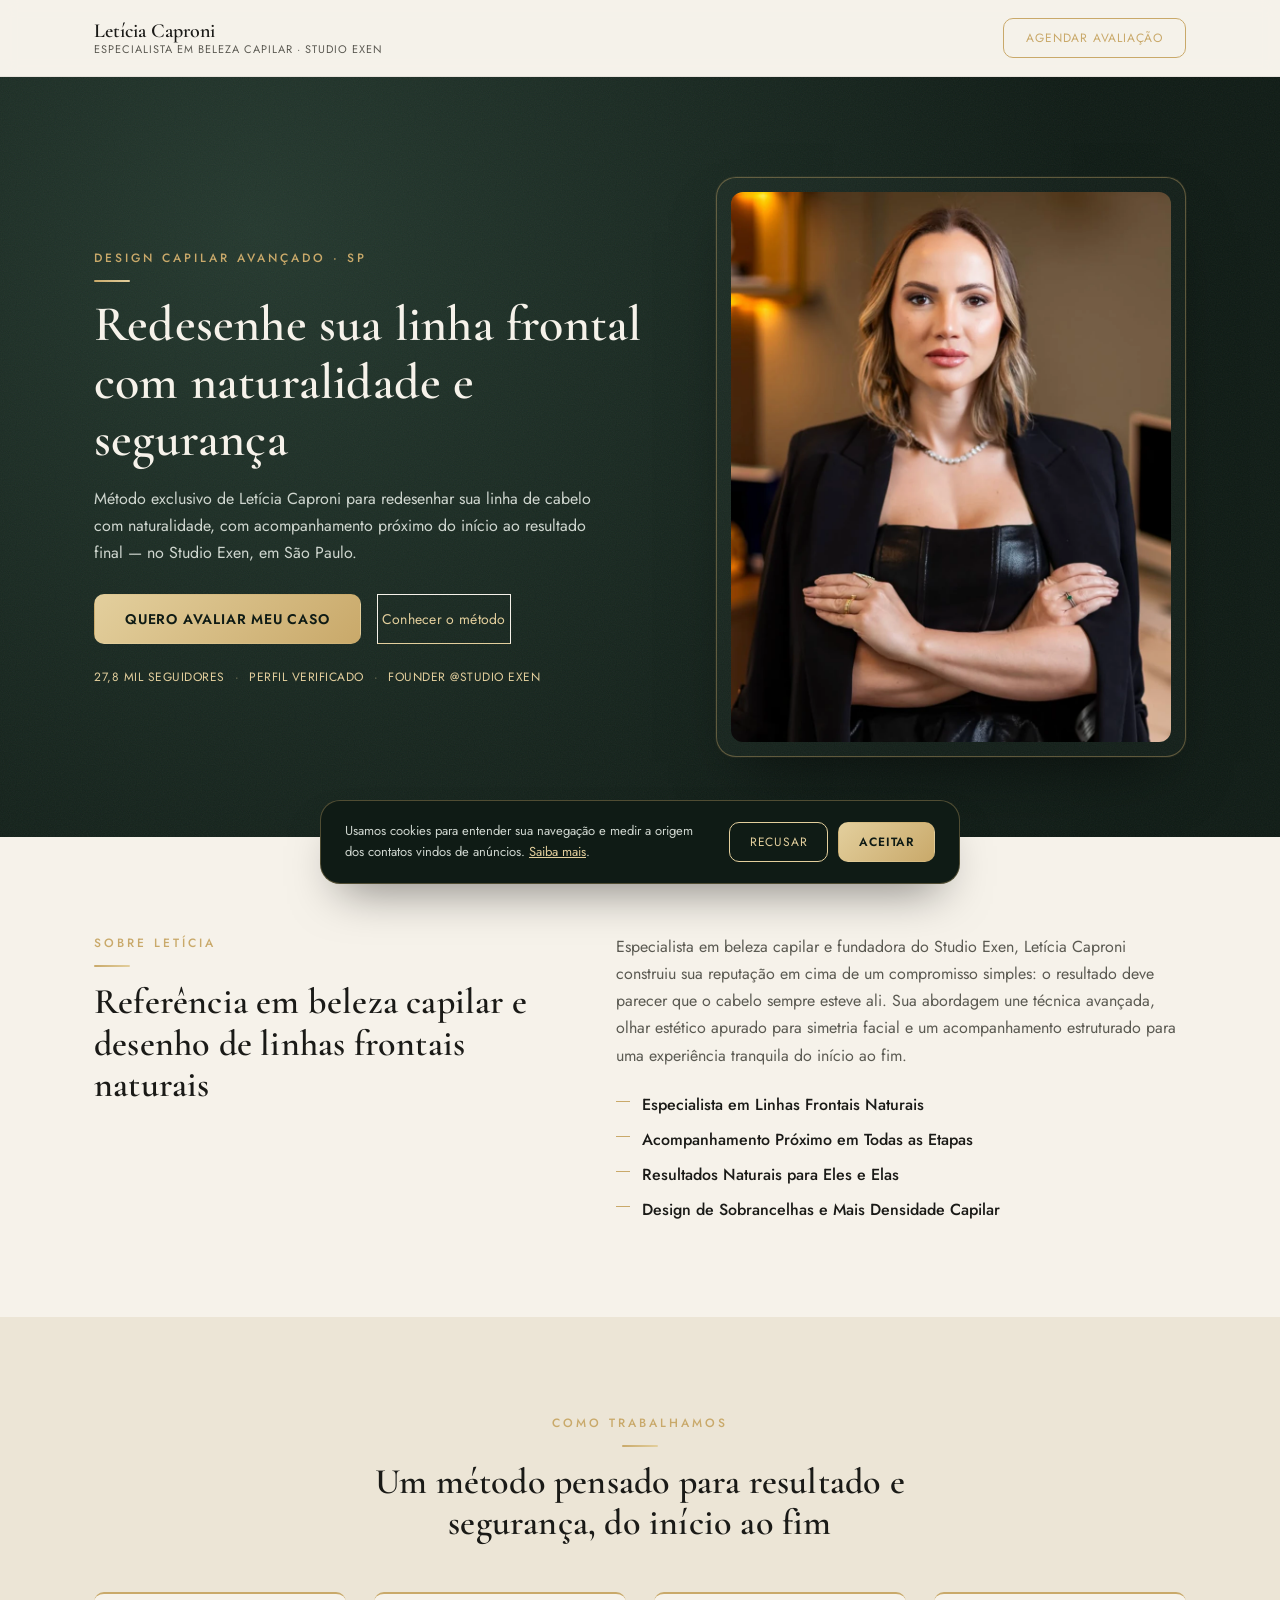
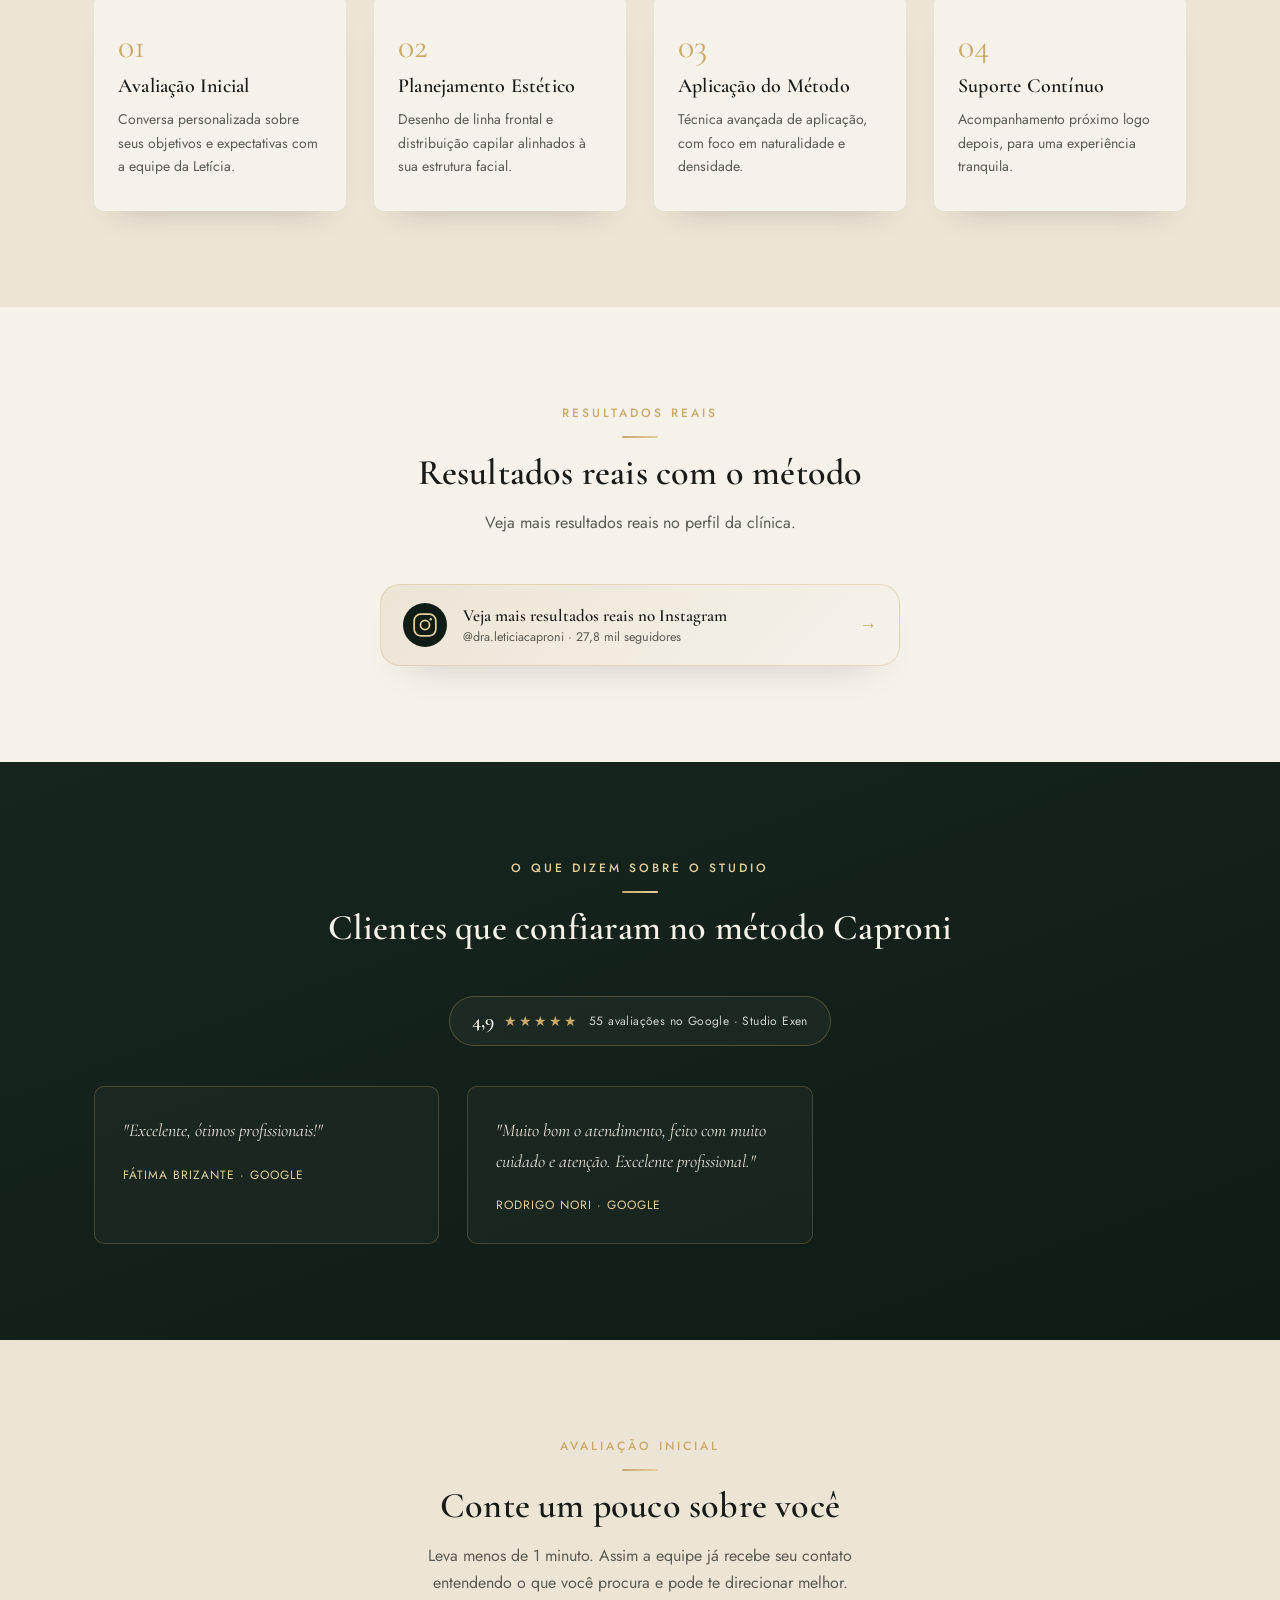
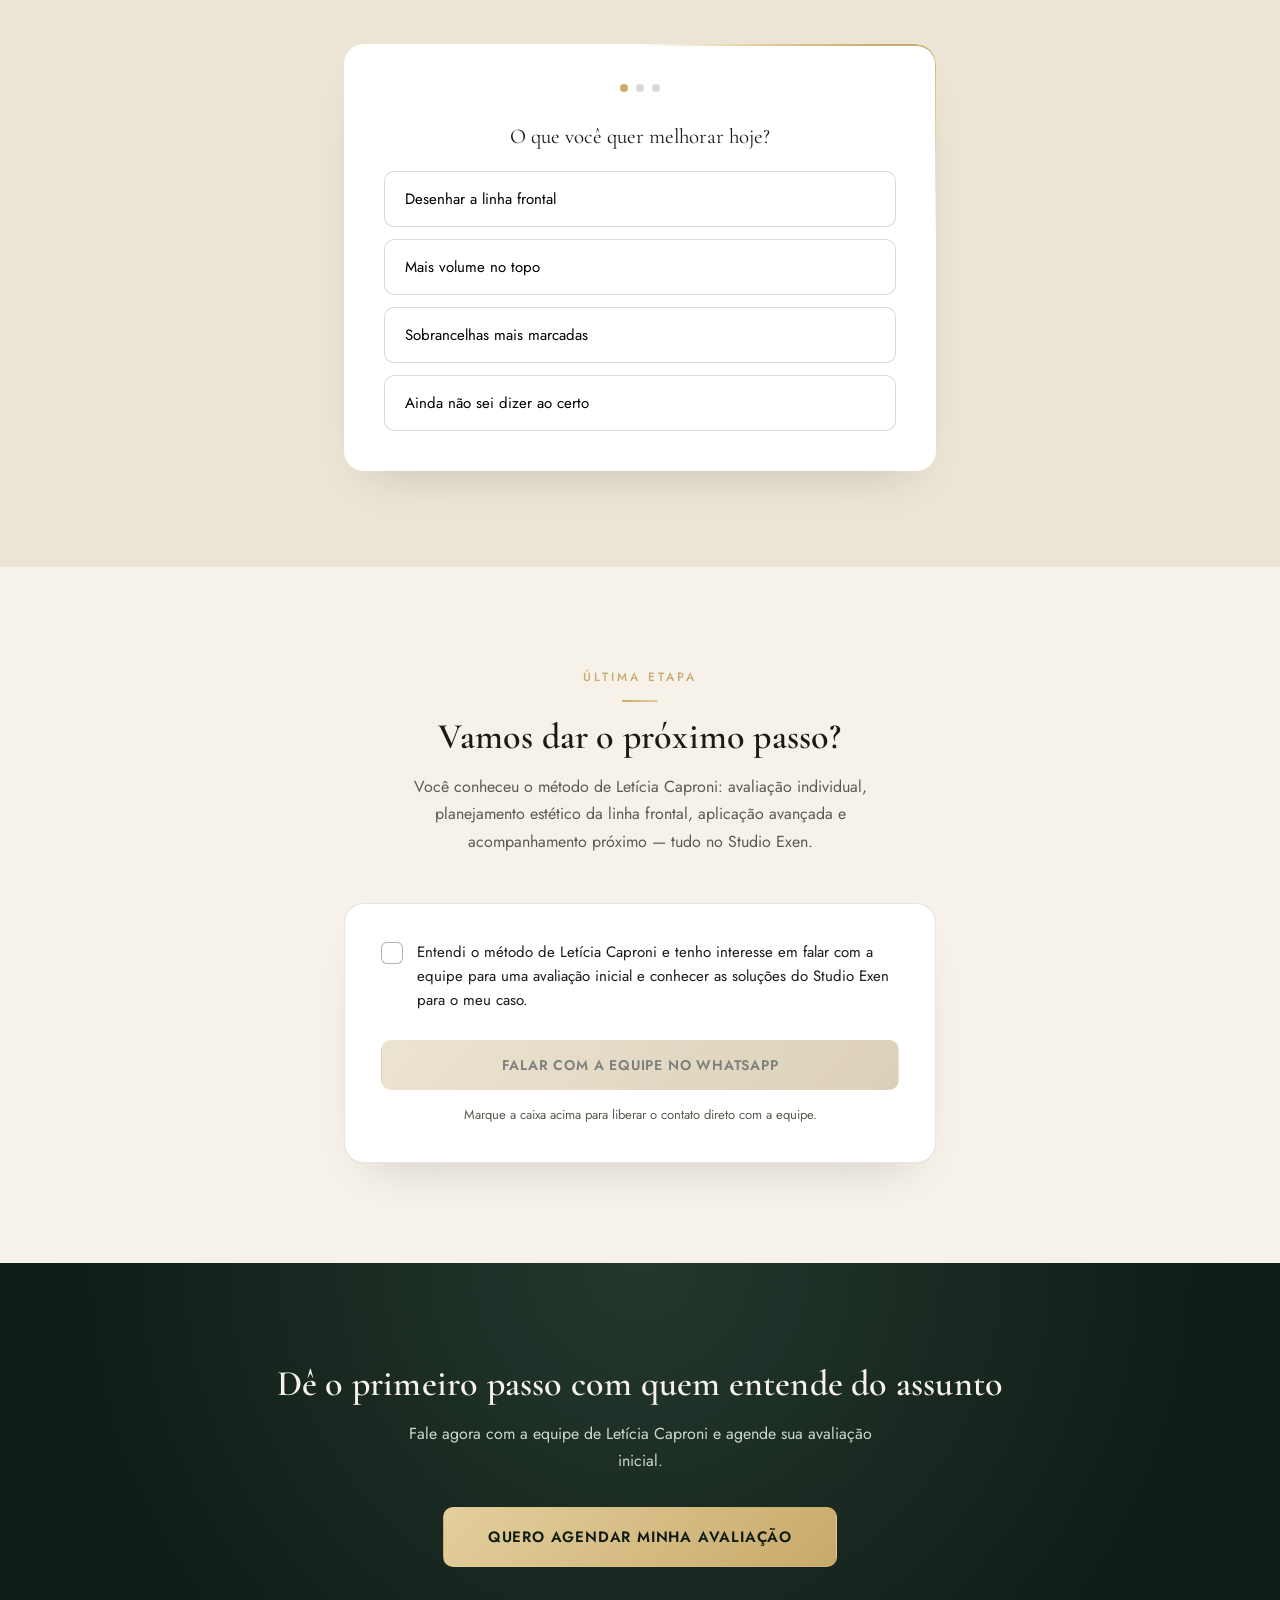
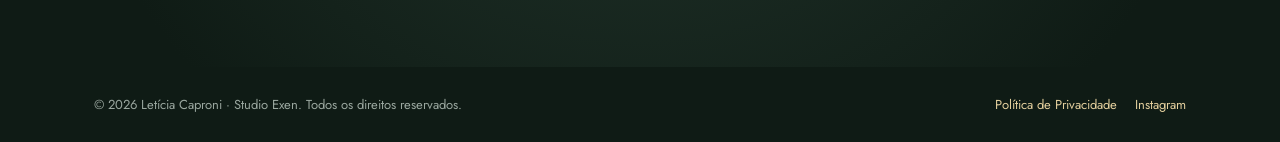
==== index.html @ 0d201c7f "Remove título "Dra." e nome "Clínica Exen" de todo texto visível Resposta ao aviso da Meta de bloque" ====
<!DOCTYPE html>
<html lang="pt-BR">
<head>
<meta charset="UTF-8">
<meta name="viewport" content="width=device-width, initial-scale=1.0">
<title>Letícia Caproni | Especialista em Beleza Capilar — Avalie seu Visual</title>
<meta name="description" content="Conheça o método de Letícia Caproni e do Studio Exen para redesenhar a linha frontal e dar mais volume e densidade aos fios. Agende uma avaliação inicial com nossa equipe.">
<link rel="icon" type="image/svg+xml" href="assets/favicon.svg">

<!-- ============================================================
  TRACKING SETUP
  - Meta Pixel
  - Microsoft Clarity
  - Lead Hub (injeta código de rastreio na URL do WhatsApp; ver
    window.LeadHub.whatsappUrl() em script.js)
  Eventos enviados à Meta (pixel + API de Conversões, mesmo event_id):
    - "Lead" -> ao clicar no WhatsApp liberado (value 1, BRL)
  Nada do quiz, de campanha/anúncio ou de dados sensíveis vai para a Meta.
============================================================= -->

<!-- Microsoft Clarity — só carrega depois do consentimento (ver bloco LGPD) -->
<script type="text/javascript">
  function loadClarity() {
    (function(c,l,a,r,i,t,y){
        c[a]=c[a]||function(){(c[a].q=c[a].q||[]).push(arguments)};
        t=l.createElement(r);t.async=1;t.src="https://www.clarity.ms/tag/"+i;
        y=l.getElementsByTagName(r)[0];y.parentNode.insertBefore(t,y);
    })(window, document, "clarity", "script", "yjrhuyxfsb");
  }
</script>

<!-- Privacidade dos dados enviados à Meta (roda ANTES do pixel)
  - Guarda a origem completa do anúncio (UTMs, nomes de campanha/anúncio)
    no navegador para o WhatsApp, o Lead Hub e o script.js.
  - Tira da barra de endereço os parâmetros que carregam NOMES (campanha,
    conjunto, anúncio, termo), que podem conter dados sensíveis. Assim o
    pixel e a API de Conversões nunca recebem esses textos. Ficam fbclid,
    utm_source/medium e os IDs numéricos.
  - Cria o ID persistente do visitante (external_id) e guarda o fbclid com a
    hora do clique, para montar o fbc quando o cookie _fbc não existir.
============================================================= -->
<script>
  (function () {
    var NAMED = ['utm_campaign', 'utm_content', 'utm_term', 'campaign_name', 'adset_name', 'ad_name'];
    var KEEP = ['utm_source', 'utm_medium', 'utm_campaign', 'utm_content', 'utm_term', 'utm_id',
      'campaign_name', 'campaign_id', 'adset_name', 'adset_id', 'ad_name', 'ad_id',
      'site_source_name', 'placement', 'fbclid', 'gclid'];
    try {
      var url = new URL(window.location.href);
      window.lhLandingUrl = url.href; // Lead Hub lê a origem completa daqui
      var found = {};
      KEEP.forEach(function (k) { var v = url.searchParams.get(k); if (v) found[k] = v; });
      if (Object.keys(found).length) {
        try {
          var saved = JSON.parse(sessionStorage.getItem('lead_origem_params') || '{}');
          sessionStorage.setItem('lead_origem_params', JSON.stringify(Object.assign(saved, found)));
        } catch (e) {}
      }
      if (found.fbclid) {
        try { localStorage.setItem('lead_fbclid', JSON.stringify({ v: found.fbclid, ts: Date.now() })); } catch (e) {}
      }
      var changed = false;
      NAMED.forEach(function (k) { if (url.searchParams.has(k)) { url.searchParams.delete(k); changed = true; } });
      if (changed && window.history && history.replaceState) history.replaceState(history.state, '', url.pathname + url.search + url.hash);
    } catch (e) {}
    try {
      var ref = localStorage.getItem('lead_ref');
      if (!ref) {
        ref = 'ref-' + Date.now().toString(36) + '-' + Math.random().toString(36).slice(2, 10);
        localStorage.setItem('lead_ref', ref);
      }
      window.leadRef = ref;
    } catch (e) {}
  })();
</script>

<!-- Meta Pixel — só carrega depois do consentimento (ver bloco LGPD)
  - autoConfig desligado: o pixel não coleta sozinho textos de botões nem
    metadados da página (título/descrição), que podem conter dados sensíveis.
  - external_id (ID do visitante) vai no init; o pixel aplica o hash.
============================================================= -->
<script>
  function loadMetaPixel() {
    !function(f,b,e,v,n,t,s)
    {if(f.fbq)return;n=f.fbq=function(){n.callMethod?
    n.callMethod.apply(n,arguments):n.queue.push(arguments)};
    if(!f._fbq)f._fbq=n;n.push=n;n.loaded=!0;n.version='2.0';
    n.queue=[];t=b.createElement(e);t.async=!0;
    t.src=v;s=b.getElementsByTagName(e)[0];
    s.parentNode.insertBefore(t,s)}(window, document,'script',
    'https://connect.facebook.net/en_US/fbevents.js');
    fbq('set', 'autoConfig', false, '1034926504222895');
    fbq('init', '1034926504222895', window.leadRef ? { external_id: window.leadRef } : {});
    fbq('track', 'PageView');
  }
</script>

<!-- Lead Hub — só carrega depois do consentimento (ver bloco LGPD) -->
<script>
  function loadLeadHub() {
    var s = document.createElement('script');
    s.src = 'https://leadinghub.netlify.app/tracker.js';
    s.setAttribute('data-key', 'pk_040d040dee18447c83babc304f32e461');
    s.async = true;
    document.head.appendChild(s);
  }
</script>

<!-- ============================================================
  CONSENTIMENTO DE COOKIES (LGPD)
  Pixel, Clarity e Lead Hub só são carregados depois que a pessoa clica
  em "Aceitar" no banner. Em "Recusar", nenhum deles carrega e a LP
  segue funcionando normalmente (WhatsApp, quiz etc. não dependem disso).
  A escolha fica salva em localStorage.lgpd_consent.
============================================================= -->
<script>
  (function () {
    var KEY = 'lgpd_consent';
    var consent = '';
    try { consent = localStorage.getItem(KEY) || ''; } catch (e) {}

    function activateTracking() {
      try { loadClarity(); } catch (e) {}
      try { loadMetaPixel(); } catch (e) {}
      try { loadLeadHub(); } catch (e) {}
    }

    if (consent === 'accepted') {
      activateTracking();
      return;
    }
    if (consent === 'rejected') return;

    document.addEventListener('DOMContentLoaded', function () {
      var banner = document.getElementById('lgpd-banner');
      if (!banner) return;
      banner.hidden = false;

      var accept = document.getElementById('lgpd-accept');
      var reject = document.getElementById('lgpd-reject');

      accept.addEventListener('click', function () {
        try { localStorage.setItem(KEY, 'accepted'); } catch (e) {}
        banner.hidden = true;
        activateTracking();
      });
      reject.addEventListener('click', function () {
        try { localStorage.setItem(KEY, 'rejected'); } catch (e) {}
        banner.hidden = true;
      });
    });
  })();
</script>

<link rel="preconnect" href="https://fonts.googleapis.com">
<link rel="preconnect" href="https://fonts.gstatic.com" crossorigin>
<link href="https://fonts.googleapis.com/css2?family=Cormorant+Garamond:wght@400;500;600;700&family=Jost:wght@300;400;500;600&display=swap" rel="stylesheet">
<link rel="stylesheet" href="styles.css">
</head>
<body>

<!-- ===================== BANNER DE COOKIES (LGPD) ===================== -->
<div class="lgpd-banner" id="lgpd-banner" hidden role="dialog" aria-label="Aviso de cookies">
  <div class="lgpd-banner-text">
    Usamos cookies para entender sua navegação e medir a origem dos contatos vindos de anúncios. <a href="privacidade.html" class="lgpd-banner-link">Saiba mais</a>.
  </div>
  <div class="lgpd-banner-actions">
    <button type="button" id="lgpd-reject" class="btn btn-outline lgpd-btn">Recusar</button>
    <button type="button" id="lgpd-accept" class="btn btn-primary lgpd-btn">Aceitar</button>
  </div>
</div>

<!-- ===================== HEADER ===================== -->
<header class="site-header">
  <div class="container header-inner">
    <div class="brand">
      <span class="brand-name">Letícia Caproni</span>
      <span class="brand-sub">Especialista em Beleza Capilar &middot; Studio Exen</span>
    </div>
    <a href="#qualificacao" class="btn btn-outline header-cta">Agendar Avaliação</a>
  </div>
</header>

<!-- ===================== HERO ===================== -->
<section class="hero">
  <div class="hero-texture"></div>
  <div class="container hero-inner">
    <div class="hero-copy">
      <p class="eyebrow">Design Capilar Avançado &middot; SP</p>
      <h1>Redesenhe sua linha frontal com naturalidade e segurança</h1>
      <p class="hero-lead">
        Método exclusivo de Letícia Caproni para redesenhar sua linha
        de cabelo com naturalidade, com acompanhamento próximo do início
        ao resultado final — no Studio Exen, em São Paulo.
      </p>
      <div class="hero-actions">
        <a href="#qualificacao" id="cta-hero-scroll" class="btn btn-primary">Quero Avaliar Meu Caso</a>
        <a href="#metodo" class="btn btn-ghost">Conhecer o método</a>
      </div>
      <div class="hero-trust">
        <span>27,8 mil seguidores</span>
        <span class="dot">&middot;</span>
        <span>Perfil verificado</span>
        <span class="dot">&middot;</span>
        <span>Founder @Studio Exen</span>
      </div>
    </div>
    <div class="hero-media">
      <div class="hero-frame">
        <img src="assets/dra-leticia.webp" alt="Letícia Caproni">
      </div>
    </div>
  </div>
</section>

<!-- ===================== SOBRE ===================== -->
<section class="about" id="sobre">
  <div class="container about-grid">
    <div class="section-heading">
      <p class="eyebrow">Sobre Letícia</p>
      <h2>Referência em beleza capilar e desenho de linhas frontais naturais</h2>
    </div>
    <div class="about-body">
      <p>
        Especialista em beleza capilar e fundadora do Studio Exen, Letícia
        Caproni construiu sua reputação em cima de um compromisso
        simples: o resultado deve parecer que o cabelo sempre esteve ali.
        Sua abordagem une técnica avançada, olhar estético apurado para
        simetria facial e um acompanhamento estruturado para uma
        experiência tranquila do início ao fim.
      </p>
      <ul class="about-highlights">
        <li>Especialista em Linhas Frontais Naturais</li>
        <li>Acompanhamento Próximo em Todas as Etapas</li>
        <li>Resultados Naturais para Eles e Elas</li>
        <li>Design de Sobrancelhas e Mais Densidade Capilar</li>
      </ul>
    </div>
  </div>
</section>

<!-- ===================== MÉTODO ===================== -->
<section class="method" id="metodo">
  <div class="container">
    <div class="section-heading center">
      <p class="eyebrow">Como trabalhamos</p>
      <h2>Um método pensado para resultado e segurança, do início ao fim</h2>
    </div>
    <div class="method-grid">
      <div class="method-card">
        <span class="method-number">01</span>
        <h3>Avaliação Inicial</h3>
        <p>Conversa personalizada sobre seus objetivos e expectativas com a equipe da Letícia.</p>
      </div>
      <div class="method-card">
        <span class="method-number">02</span>
        <h3>Planejamento Estético</h3>
        <p>Desenho de linha frontal e distribuição capilar alinhados à sua estrutura facial.</p>
      </div>
      <div class="method-card">
        <span class="method-number">03</span>
        <h3>Aplicação do Método</h3>
        <p>Técnica avançada de aplicação, com foco em naturalidade e densidade.</p>
      </div>
      <div class="method-card">
        <span class="method-number">04</span>
        <h3>Suporte Contínuo</h3>
        <p>Acompanhamento próximo logo depois, para uma experiência tranquila.</p>
      </div>
    </div>
  </div>
</section>

<!-- ===================== CASES ANTES E DEPOIS ===================== -->
<section class="cases" id="cases">
  <div class="container">
    <div class="section-heading center">
      <p class="eyebrow">Resultados Reais</p>
      <h2>Resultados reais com o método</h2>
      <p class="qualify-sub">Veja mais resultados reais no perfil da clínica.</p>
    </div>

    <a href="https://www.instagram.com/dra.leticiacaproni/" target="_blank" rel="noopener" class="instagram-card" id="instagram-card-link">
      <span class="instagram-card-icon" aria-hidden="true">
        <svg width="26" height="26" viewBox="0 0 24 24" fill="none" xmlns="http://www.w3.org/2000/svg">
          <rect x="2" y="2" width="20" height="20" rx="6" stroke="currentColor" stroke-width="1.6"/>
          <circle cx="12" cy="12" r="4.2" stroke="currentColor" stroke-width="1.6"/>
          <circle cx="17.3" cy="6.7" r="1.1" fill="currentColor"/>
        </svg>
      </span>
      <span class="instagram-card-text">
        <strong>Veja mais resultados reais no Instagram</strong>
        <span>@dra.leticiacaproni &middot; 27,8 mil seguidores</span>
      </span>
      <span class="instagram-card-arrow" aria-hidden="true">&#8594;</span>
    </a>
  </div>
</section>

<!-- ===================== DEPOIMENTO EM VÍDEO (temporariamente oculto) =====================
<section class="video-testimony" id="video-depoimento">
  <div class="container video-testimony-inner">
    <div class="section-heading center">
      <p class="eyebrow">Depoimento Real</p>
      <h2>Ouça de quem já viveu essa transformação</h2>
    </div>
    <div class="video-frame">
      <video
        controls
        preload="metadata"
        playsinline
        controlslist="nodownload"
        src="assets/video/depoimento.mp4">
        Seu navegador não suporta vídeo em HTML5.
      </video>
    </div>
  </div>
</section>
============================================================= -->

<!-- ===================== PROVA SOCIAL ===================== -->
<section class="proof" id="depoimentos">
  <div class="container">
    <div class="section-heading center light">
      <p class="eyebrow">O que dizem sobre o studio</p>
      <h2>Clientes que confiaram no método Caproni</h2>
    </div>

    <a href="https://share.google/fEMCkTnRGzHaTvZY7" target="_blank" rel="noopener" class="google-rating">
      <span class="google-rating-score">4,9</span>
      <span class="google-rating-stars">&#9733;&#9733;&#9733;&#9733;&#9733;</span>
      <span class="google-rating-text">55 avaliações no Google &middot; Studio Exen</span>
    </a>

    <div class="proof-grid">
      <blockquote class="proof-card">
        <p>"Excelente, ótimos profissionais!"</p>
        <cite>Fátima Brizante &middot; Google</cite>
      </blockquote>
      <blockquote class="proof-card">
        <p>"Muito bom o atendimento, feito com muito cuidado e atenção. Excelente profissional."</p>
        <cite>Rodrigo Nori &middot; Google</cite>
      </blockquote>
    </div>
  </div>
</section>

<!-- ===================== QUIZ INTERATIVO ===================== -->
<section class="quiz" id="quiz">
  <div class="container quiz-inner">
    <div class="section-heading center">
      <p class="eyebrow">Avaliação Inicial</p>
      <h2>Conte um pouco sobre você</h2>
      <p class="qualify-sub">
        Leva menos de 1 minuto. Assim a equipe já recebe seu contato
        entendendo o que você procura e pode te direcionar melhor.
      </p>
    </div>

    <div class="quiz-box">
      <div class="quiz-progress">
        <span class="quiz-dot active" data-dot="1"></span>
        <span class="quiz-dot" data-dot="2"></span>
        <span class="quiz-dot" data-dot="3"></span>
      </div>

      <div class="quiz-step" data-step="1">
        <label>O que você quer melhorar hoje?</label>
        <div class="quiz-options">
          <button type="button" class="quiz-option" data-field="objetivo" data-value="Desenhar a linha frontal">Desenhar a linha frontal</button>
          <button type="button" class="quiz-option" data-field="objetivo" data-value="Mais volume no topo">Mais volume no topo</button>
          <button type="button" class="quiz-option" data-field="objetivo" data-value="Sobrancelhas mais marcadas">Sobrancelhas mais marcadas</button>
          <button type="button" class="quiz-option" data-field="objetivo" data-value="Ainda não sei dizer">Ainda não sei dizer ao certo</button>
        </div>
      </div>

      <div class="quiz-step" data-step="2" hidden>
        <label>Há quanto tempo você pensa nisso?</label>
        <div class="quiz-options">
          <button type="button" class="quiz-option" data-field="tempo_desejo" data-value="Menos de 1 ano">Menos de 1 ano</button>
          <button type="button" class="quiz-option" data-field="tempo_desejo" data-value="1 a 3 anos">1 a 3 anos</button>
          <button type="button" class="quiz-option" data-field="tempo_desejo" data-value="Mais de 3 anos">Mais de 3 anos</button>
        </div>
      </div>

      <div class="quiz-step" data-step="3" hidden>
        <label>Quando você pretende começar?</label>
        <div class="quiz-options">
          <button type="button" class="quiz-option" data-field="urgencia" data-value="O quanto antes">O quanto antes</button>
          <button type="button" class="quiz-option" data-field="urgencia" data-value="Nos próximos meses">Nos próximos meses</button>
          <button type="button" class="quiz-option" data-field="urgencia" data-value="Só pesquisando por enquanto">Só pesquisando por enquanto</button>
        </div>
      </div>

      <div class="quiz-result" id="quiz-result" hidden>
        <p class="quiz-result-title">Perfil registrado com sucesso.</p>
        <p class="quiz-result-summary" id="quiz-result-summary"></p>
        <button type="button" class="quiz-restart" id="quiz-restart">Refazer respostas</button>
      </div>
    </div>
  </div>
</section>

<!-- ===================== QUALIFICAÇÃO ===================== -->
<section class="qualify" id="qualificacao">
  <div class="container qualify-inner">
    <div class="section-heading center">
      <p class="eyebrow">Última etapa</p>
      <h2>Vamos dar o próximo passo?</h2>
      <p class="qualify-sub">
        Você conheceu o método de Letícia Caproni: avaliação individual,
        planejamento estético da linha frontal, aplicação avançada e
        acompanhamento próximo — tudo no Studio Exen.
      </p>
    </div>

    <div class="confirm-box" id="confirm-box">
      <label class="confirm-check" id="confirm-check">
        <input type="checkbox" id="confirm-interesse">
        <span class="checkmark" aria-hidden="true"></span>
        <span class="confirm-text">
          Entendi o método de Letícia Caproni e tenho interesse em
          falar com a equipe para uma avaliação inicial e conhecer as
          soluções do Studio Exen para o meu caso.
        </span>
      </label>

      <div class="optional-fields" id="optional-fields" hidden>
        <p class="optional-fields-hint">Se quiser, adianta pra equipe (opcional):</p>
        <input type="text" id="lead-nome" placeholder="Seu nome" autocomplete="name">
        <input type="tel" id="lead-telefone" placeholder="Seu WhatsApp (com DDD)" autocomplete="tel">
      </div>

      <button type="button" id="whatsapp-qualificado" class="btn btn-primary btn-block btn-locked" aria-disabled="true">
        Falar com a equipe no WhatsApp
      </button>
      <p class="confirm-hint" id="confirm-hint">Marque a caixa acima para liberar o contato direto com a equipe.</p>
    </div>
  </div>
</section>

<!-- ===================== CTA FINAL ===================== -->
<section class="final-cta">
  <div class="container final-cta-inner">
    <h2>Dê o primeiro passo com quem entende do assunto</h2>
    <p>Fale agora com a equipe de Letícia Caproni e agende sua avaliação inicial.</p>
    <a href="#qualificacao" id="cta-final-scroll" class="btn btn-primary btn-lg">Quero Agendar Minha Avaliação</a>
  </div>
</section>

<!-- ===================== FOOTER ===================== -->
<footer class="site-footer">
  <div class="container footer-inner">
    <span>&copy; <span id="year"></span> Letícia Caproni &middot; Studio Exen. Todos os direitos reservados.</span>
    <span class="footer-links">
      <a href="privacidade.html">Política de Privacidade</a>
      <a href="https://www.instagram.com/dra.leticiacaproni/" target="_blank" rel="noopener">Instagram</a>
    </span>
  </div>
</footer>

<!-- Barra fixa de WhatsApp (somente mobile, via CSS) -->
<div class="mobile-sticky-cta">
  <a href="#qualificacao" id="cta-sticky-scroll" class="btn btn-primary">Agendar Avaliação</a>
</div>

<!-- Aviso de "bem-vindo de volta": aparece se a pessoa saiu pra ver o
     Instagram e retornou a esta aba, puxando de volta pro funil -->
<div class="welcome-back-toast" id="welcome-back-toast" hidden role="status">
  <p>Viu os resultados? Vamos continuar sua avaliação.</p>
  <button type="button" id="welcome-back-cta" class="btn btn-primary welcome-back-btn">Continuar avaliação</button>
</div>

<script src="script.js"></script>
</body>
</html>
---- styles.css ----
:root{
  --green-900:#0f1b15;
  --green-800:#16261e;
  --green-700:#1c2b23;
  --green-600:#24382e;
  --gold:#c9a96a;
  --gold-light:#e3cf9d;
  --cream:#f6f2ea;
  --cream-dim:#ece5d6;
  --text-dark:#1a1a17;
  --text-muted:#5b5a52;
  --radius:10px;
  --radius-lg:20px;
  --serif:'Cormorant Garamond', serif;
  --sans:'Jost', sans-serif;
}

*,*::before,*::after{box-sizing:border-box;}
html{scroll-behavior:smooth;}
body{
  margin:0;
  font-family:var(--sans);
  color:var(--text-dark);
  background:var(--cream);
  -webkit-font-smoothing:antialiased;
}
img{max-width:100%;display:block;}
.container{
  max-width:1140px;
  margin:0 auto;
  padding:0 24px;
}

/* Texture overlay used across dark sections */
.texture-noise{
  position:absolute;
  inset:0;
  pointer-events:none;
  opacity:.05;
  background-image:url("data:image/svg+xml,%3Csvg xmlns='http://www.w3.org/2000/svg' width='120' height='120'%3E%3Cfilter id='n'%3E%3CfeTurbulence type='fractalNoise' baseFrequency='0.85' numOctaves='3' stitchTiles='stitch'/%3E%3C/filter%3E%3Crect width='100%25' height='100%25' filter='url(%23n)'/%3E%3C/svg%3E");
}

h1,h2,h3{
  font-family:var(--serif);
  font-weight:600;
  line-height:1.15;
  margin:0 0 16px;
  letter-spacing:.2px;
}
p{line-height:1.7;color:var(--text-muted);margin:0 0 16px;}

.eyebrow{
  font-family:var(--sans);
  text-transform:uppercase;
  letter-spacing:3px;
  font-size:12px;
  color:var(--gold);
  margin:0 0 14px;
  font-weight:500;
  position:relative;
  padding-bottom:14px;
}
.eyebrow::after{
  content:"";
  position:absolute;
  left:0;bottom:0;
  width:36px;height:2px;
  background:linear-gradient(90deg,var(--gold),var(--gold-light));
  border-radius:2px;
}
.section-heading.center .eyebrow::after{left:50%;transform:translateX(-50%);}

/* Buttons */
.btn{
  display:inline-flex;
  align-items:center;
  justify-content:center;
  gap:8px;
  padding:14px 30px;
  font-family:var(--sans);
  font-size:14px;
  letter-spacing:.8px;
  text-transform:uppercase;
  text-decoration:none;
  border-radius:var(--radius);
  border:1px solid transparent;
  cursor:pointer;
  transition:all .25s ease;
}
.btn-primary{
  background:linear-gradient(135deg,var(--gold-light),var(--gold));
  color:var(--green-900);
  font-weight:600;
}
.btn-primary:hover{filter:brightness(1.08);transform:translateY(-1px);}
.btn-outline{
  border-color:var(--gold);
  color:var(--gold);
  background:transparent;
}
.btn-outline:hover{background:var(--gold);color:var(--green-900);}
.btn-ghost{
  color:var(--text-dark);
  border-bottom:1px solid var(--text-dark);
  border-radius:0;
  padding:14px 4px;
  text-transform:none;
  letter-spacing:.3px;
}
.btn-block{width:100%;}
.btn-lg{padding:18px 44px;font-size:15px;}

/* Header */
.site-header{
  position:sticky;top:0;z-index:50;
  background:rgba(246,242,234,.9);
  backdrop-filter:blur(8px);
  border-bottom:1px solid rgba(0,0,0,.06);
}
.header-inner{
  display:flex;align-items:center;justify-content:space-between;
  padding:18px 24px;
}
.brand{display:flex;flex-direction:column;line-height:1.2;}
.brand-name{font-family:var(--serif);font-size:20px;font-weight:600;}
.brand-sub{font-size:11px;letter-spacing:1px;text-transform:uppercase;color:var(--text-muted);}
.header-cta{padding:10px 22px;font-size:12px;}

/* Hero */
.hero{
  position:relative;
  background:radial-gradient(circle at 20% 20%, var(--green-600), var(--green-900) 70%);
  color:var(--cream);
  overflow:hidden;
}
.hero-texture{position:absolute;inset:0;opacity:.06;
  background-image:url("data:image/svg+xml,%3Csvg xmlns='http://www.w3.org/2000/svg' width='120' height='120'%3E%3Cfilter id='n'%3E%3CfeTurbulence type='fractalNoise' baseFrequency='0.85' numOctaves='3' stitchTiles='stitch'/%3E%3C/filter%3E%3Crect width='100%25' height='100%25' filter='url(%23n)'/%3E%3C/svg%3E");
}
.hero-inner{
  position:relative;
  display:grid;
  grid-template-columns:1.1fr .9fr;
  gap:48px;
  align-items:center;
  padding:100px 24px 80px;
}
.hero-copy h1{font-size:clamp(32px,4vw,50px);color:var(--cream);}
.hero-lead{color:#cfd6cf;max-width:520px;}
.hero-actions{display:flex;gap:16px;flex-wrap:wrap;margin:28px 0 24px;}
.hero-ghost, .btn-ghost{color:var(--cream);border-color:var(--cream);}
.hero .btn-ghost{border-bottom-color:var(--gold-light);color:var(--gold-light);}
.hero-trust{
  display:flex;gap:10px;flex-wrap:wrap;
  font-size:12px;letter-spacing:.5px;color:var(--gold-light);
  text-transform:uppercase;
}
.hero-trust .dot{opacity:.5;}
.hero-media{display:flex;justify-content:center;}
.hero-frame{
  border:1px solid rgba(201,169,106,.4);
  padding:14px;
  background:rgba(255,255,255,.02);
  border-radius:var(--radius-lg);
  box-shadow:0 30px 60px -25px rgba(0,0,0,.5), 0 0 0 1px rgba(201,169,106,.08);
}
.hero-frame img{
  aspect-ratio:4/5;object-fit:cover;object-position:top center;
  border-radius:calc(var(--radius-lg) - 8px);
}

/* Section heading */
.section-heading{max-width:640px;margin-bottom:48px;}
.section-heading.center{margin-left:auto;margin-right:auto;text-align:center;}
.section-heading.light .eyebrow{color:var(--gold-light);}
.section-heading.light h2{color:var(--cream);}
.section-heading h2{font-size:clamp(26px,3vw,36px);color:var(--text-dark);}

/* About */
.about{padding:96px 0;background:var(--cream);}
.about-grid{display:grid;grid-template-columns:.9fr 1.1fr;gap:56px;align-items:start;}
.about-grid .section-heading{margin-bottom:0;}
.about-highlights{list-style:none;padding:0;margin:24px 0 0;display:grid;gap:12px;}
.about-highlights li{
  position:relative;padding-left:26px;color:var(--text-dark);font-weight:500;
}
.about-highlights li::before{
  content:"";position:absolute;left:0;top:8px;width:14px;height:1px;background:var(--gold);
}

/* Method */
.method{padding:96px 0;background:var(--cream-dim);}
.method-grid{display:grid;grid-template-columns:repeat(4,1fr);gap:28px;}
.method-card{
  background:var(--cream);
  padding:32px 24px;
  border-top:2px solid var(--gold);
  border-radius:var(--radius);
  box-shadow:0 16px 32px -22px rgba(0,0,0,.25);
  transition:transform .25s ease, box-shadow .25s ease;
}
.method-card:hover{
  transform:translateY(-4px);
  box-shadow:0 20px 36px -18px rgba(201,169,106,.35);
}
.method-number{font-family:var(--serif);font-size:34px;color:var(--gold);display:block;margin-bottom:8px;}
.method-card h3{font-size:20px;margin-bottom:10px;}
.method-card p{margin:0;font-size:14px;}

/* Cases antes e depois */
.cases{padding:96px 0;background:var(--cream);}
.cases-slider{position:relative;max-width:640px;margin:0 auto;overflow:hidden;}
.cases-track{
  display:flex;
  transition:transform .4s ease;
}
.case-slide{
  flex:0 0 100%;
  margin:0;
}
.case-slide img{
  width:100%;
  border:1px solid rgba(0,0,0,.08);
  border-radius:var(--radius-lg);
  box-shadow:0 24px 44px -26px rgba(0,0,0,.3);
}
.instagram-card{
  display:flex;
  align-items:center;
  gap:16px;
  max-width:520px;
  margin:32px auto 0;
  padding:18px 22px;
  background:linear-gradient(135deg,var(--cream-dim),var(--cream));
  border:1px solid rgba(201,169,106,.35);
  border-radius:var(--radius-lg);
  text-decoration:none;
  box-shadow:0 20px 40px -28px rgba(0,0,0,.25);
  transition:transform .2s ease, box-shadow .2s ease;
}
.instagram-card:hover{
  transform:translateY(-2px);
  box-shadow:0 24px 44px -22px rgba(201,169,106,.4);
}
.instagram-card-icon{
  flex:0 0 auto;
  width:44px;height:44px;
  border-radius:50%;
  display:flex;align-items:center;justify-content:center;
  background:var(--green-900);
  color:var(--gold-light);
}
.instagram-card-text{
  flex:1 1 auto;
  display:flex;
  flex-direction:column;
  gap:2px;
}
.instagram-card-text strong{
  font-family:var(--serif);
  font-size:17px;
  color:var(--text-dark);
  font-weight:600;
}
.instagram-card-text span{
  font-size:12.5px;
  color:var(--text-muted);
}
.instagram-card-arrow{
  flex:0 0 auto;
  font-size:18px;
  color:var(--gold);
  transition:transform .2s ease;
}
.instagram-card:hover .instagram-card-arrow{transform:translateX(4px);}

/* Depoimento em vídeo */
.video-testimony{padding:96px 0;background:var(--cream-dim);}
.video-testimony-inner{max-width:420px;margin:0 auto;}
.video-frame{
  border-radius:var(--radius-lg);
  overflow:hidden;
  box-shadow:0 30px 60px -30px rgba(0,0,0,.35), 0 0 0 1px rgba(201,169,106,.15);
  background:#000;
}
.video-frame video{
  width:100%;
  display:block;
  aspect-ratio:9/16;
  object-fit:cover;
}

/* Proof */
.proof{
  padding:96px 0;
  background:linear-gradient(160deg,var(--green-800),var(--green-900));
  color:var(--cream);
  position:relative;
}
.google-rating{
  display:flex;
  align-items:center;
  justify-content:center;
  gap:10px;
  flex-wrap:wrap;
  width:fit-content;
  margin:0 auto 40px;
  padding:12px 22px;
  background:rgba(255,255,255,.04);
  border:1px solid rgba(201,169,106,.3);
  border-radius:999px;
  text-decoration:none;
  transition:all .2s ease;
}
.google-rating:hover{background:rgba(201,169,106,.1);}
.google-rating-score{font-family:var(--serif);font-size:20px;font-weight:600;color:var(--cream);}
.google-rating-stars{color:var(--gold);letter-spacing:2px;font-size:14px;}
.google-rating-text{font-size:12px;letter-spacing:.4px;color:#cfd6cf;}

.proof-grid{display:grid;grid-template-columns:repeat(3,1fr);gap:28px;}
.proof-card{
  margin:0;
  padding:28px;
  background:rgba(255,255,255,.03);
  border:1px solid rgba(201,169,106,.25);
  border-radius:var(--radius);
}
.proof-card p{color:#e6e2d6;font-family:var(--serif);font-size:18px;font-style:italic;margin-bottom:16px;}
.proof-card cite{font-size:12px;letter-spacing:1px;text-transform:uppercase;color:var(--gold-light);font-style:normal;}

/* Quiz interativo */
.quiz{padding:96px 0;background:var(--cream-dim);}
.quiz-inner{max-width:640px;margin:0 auto;}
.quiz-box{
  position:relative;
  margin-top:24px;
  padding:40px;
  background:#fff;
  border-radius:var(--radius-lg);
  box-shadow:0 24px 48px -28px rgba(0,0,0,.2);
  min-height:280px;
  isolation:isolate;
}
.quiz-box::before{
  content:"";
  position:absolute;
  inset:0;
  border-radius:inherit;
  padding:1.5px;
  background:conic-gradient(
    from var(--border-angle,0deg),
    rgba(201,169,106,0) 0%,
    var(--gold-light) 8%,
    var(--gold) 14%,
    rgba(201,169,106,0) 24%,
    rgba(201,169,106,0) 100%
  );
  -webkit-mask:linear-gradient(#fff 0 0) content-box, linear-gradient(#fff 0 0);
  -webkit-mask-composite:xor;
  mask-composite:exclude;
  animation:border-rotate 4s linear infinite;
  pointer-events:none;
  z-index:1;
}
@property --border-angle{
  syntax:'<angle>';
  inherits:false;
  initial-value:0deg;
}
@keyframes border-rotate{
  to{--border-angle:360deg;}
}
@media (prefers-reduced-motion: reduce){
  .quiz-box::before{animation:none;}
}
.quiz-progress{display:flex;justify-content:center;gap:8px;margin-bottom:32px;}
.quiz-dot{width:8px;height:8px;border-radius:50%;background:rgba(0,0,0,.15);transition:background .2s ease;}
.quiz-dot.active{background:var(--gold);}
.quiz-step label{
  display:block;font-family:var(--serif);font-size:21px;margin-bottom:22px;color:var(--text-dark);text-align:center;
}
.quiz-options{display:grid;gap:12px;}
.quiz-option{
  text-align:left;
  padding:16px 20px;
  border:1px solid rgba(0,0,0,.15);
  background:#fff;
  font-family:var(--sans);
  font-size:15px;
  cursor:pointer;
  border-radius:var(--radius);
  transition:all .2s ease;
}
.quiz-option:hover{border-color:var(--gold);}
.quiz-option.selected{
  border-color:var(--gold);
  background:var(--green-900);
  color:var(--cream-dim);
}
.quiz-result{text-align:center;padding:12px 0;}
.quiz-result-title{
  font-family:var(--serif);font-size:22px;color:var(--text-dark);margin-bottom:10px;
}
.quiz-result-summary{
  font-size:14px;color:var(--text-muted);margin-bottom:20px;
  padding:16px 18px;background:var(--cream-dim);border-left:2px solid var(--gold);text-align:left;
  border-radius:0 var(--radius) var(--radius) 0;
}
.quiz-restart{
  background:none;border:none;color:var(--text-muted);
  text-decoration:underline;font-size:13px;cursor:pointer;font-family:var(--sans);
}

/* Qualify */
.qualify{padding:100px 0;background:var(--cream);}
.qualify-inner{max-width:640px;margin:0 auto;}
.qualify-sub{max-width:480px;margin:0 auto;}

.confirm-box{
  margin-top:24px;
  padding:36px;
  background:#fff;
  border:1px solid rgba(0,0,0,.1);
  border-radius:var(--radius-lg);
  box-shadow:0 24px 48px -28px rgba(0,0,0,.2);
}
.confirm-check{
  display:flex;
  align-items:flex-start;
  gap:14px;
  cursor:pointer;
  margin-bottom:28px;
}
.confirm-check input{
  position:absolute;
  opacity:0;
  width:0;height:0;
}
.checkmark{
  flex:0 0 22px;
  width:22px;height:22px;
  border:1px solid rgba(0,0,0,.3);
  background:#fff;
  position:relative;
  margin-top:2px;
  border-radius:6px;
  transition:all .2s ease;
}
.confirm-check input:checked + .checkmark{
  background:var(--green-900);
  border-color:var(--green-900);
}
.confirm-check input:checked + .checkmark::after{
  content:"";
  position:absolute;
  left:7px;top:3px;
  width:6px;height:11px;
  border:solid var(--gold-light);
  border-width:0 2px 2px 0;
  transform:rotate(45deg);
}
.confirm-text{font-size:15px;color:var(--text-dark);line-height:1.6;}

/* Campos opcionais de nome/telefone (aparecem só depois de marcar a caixinha) */
.optional-fields{
  margin:0 0 20px;
  padding-top:20px;
  border-top:1px dashed rgba(0,0,0,.12);
  display:grid;
  gap:10px;
  animation:optional-fields-in .3s ease;
}
.optional-fields[hidden]{display:none;}
.optional-fields-hint{
  font-size:12px;
  color:var(--text-muted);
  margin:0 0 2px;
  font-style:italic;
}
.optional-fields input{
  width:100%;
  padding:12px 14px;
  border:1px solid rgba(0,0,0,.15);
  border-radius:var(--radius);
  font-family:var(--sans);
  font-size:16px; /* >=16px evita zoom automático ao focar no iOS Safari */
  background:var(--cream);
  color:var(--text-dark);
  transition:border-color .2s ease;
}
.optional-fields input:focus{
  outline:none;
  border-color:var(--gold);
}
.optional-fields input::placeholder{color:var(--text-muted);}
@keyframes optional-fields-in{
  from{opacity:0;transform:translateY(-6px);}
  to{opacity:1;transform:translateY(0);}
}

.btn-locked{
  opacity:.55;
  cursor:not-allowed;
  filter:grayscale(.3);
}
.btn-locked.unlocked{
  opacity:1;
  cursor:pointer;
  filter:none;
}

/* Chacoalhão + destaque na caixinha quando clicam no botão sem marcar */
@keyframes shake-attention{
  10%,90%{transform:translateX(-1px);}
  20%,80%{transform:translateX(2px);}
  30%,50%,70%{transform:translateX(-4px);}
  40%,60%{transform:translateX(4px);}
}
.confirm-check.attention .checkmark{
  animation:shake-attention .6s cubic-bezier(.36,.07,.19,.97) both;
  border-color:#c0392b;
  box-shadow:0 0 0 4px rgba(192,57,43,.15);
}
.confirm-check.attention .confirm-text{
  color:#c0392b;
}
.confirm-hint{
  text-align:center;
  font-size:13px;
  margin:14px 0 0;
  color:var(--text-muted);
}
.confirm-hint.hidden{display:none;}

/* Final CTA */
.final-cta{
  padding:100px 0;
  text-align:center;
  background:radial-gradient(circle at 50% 0%, var(--green-600), var(--green-900) 80%);
  color:var(--cream);
}
.final-cta h2{color:var(--cream);font-size:clamp(26px,3vw,36px);}
.final-cta p{color:#cfd6cf;max-width:480px;margin:0 auto 32px;}

/* Footer */
.site-footer{padding:28px 0;background:var(--green-900);color:#9aa79f;font-size:13px;}
.footer-inner{display:flex;justify-content:space-between;flex-wrap:wrap;gap:12px;}
.footer-inner a{color:var(--gold-light);text-decoration:none;}
.footer-links{display:flex;gap:18px;flex-wrap:wrap;}

/* Responsive */
@media(max-width:900px){
  .hero-inner{grid-template-columns:1fr;padding-top:64px;}
  .hero-media{order:-1;max-width:320px;margin:0 auto;}
  .about-grid{grid-template-columns:1fr;}
  .method-grid{grid-template-columns:repeat(2,1fr);}
  .proof-grid{grid-template-columns:1fr;}
}
@media(max-width:480px){
  .method-grid{grid-template-columns:1fr;}
  .header-inner{flex-direction:row;gap:10px;}
  .brand-name{font-size:16px;}
  .brand-sub{font-size:9px;}
  .header-cta{padding:9px 16px;font-size:11px;}
}

/* ============================================================
   MOBILE-FIRST TUNING
   Mobile é o canal principal de tráfego (anúncios), então aqui
   reduzimos respiro/whitespace excessivo, aumentamos área de toque
   e evitamos zoom automático do iOS em inputs.
============================================================= */
@media(max-width:600px){
  .container{padding:0 18px;}

  .hero-inner{padding:32px 18px 56px;gap:32px;}
  .hero-media{max-width:220px;}
  .hero-copy h1{font-size:28px;}
  .hero-lead{font-size:15px;}
  .hero-actions{flex-direction:column;gap:12px;}
  .hero-actions .btn{width:100%;}
  .hero-trust{justify-content:center;text-align:center;font-size:11px;}

  .about, .method, .proof, .qualify, .final-cta{padding:56px 0;}
  .section-heading{margin-bottom:32px;}
  .section-heading h2{font-size:24px;}

  .method-card{padding:24px 20px;}

  .google-rating{padding:10px 16px;margin-bottom:28px;}
  .google-rating-text{width:100%;text-align:center;}
  .proof-grid{gap:16px;}
  .proof-card{padding:22px;}
  .proof-card p{font-size:16px;}

  .qualify-inner{max-width:100%;}
  .confirm-box{padding:24px 20px;}
  .confirm-text{font-size:14px;}

  .quiz-inner{max-width:100%;}
  .quiz-box{padding:24px 18px;min-height:auto;}
  .quiz-step label{font-size:18px;}
  .quiz-option{padding:16px 16px;font-size:15px;}

  .cases{padding:56px 0;}
  .video-testimony{padding:56px 0;}
  .instagram-card{
    padding:16px 18px;
    gap:12px;
    margin-top:24px;
  }
  .instagram-card-icon{width:38px;height:38px;}
  .instagram-card-text strong{font-size:15px;}
  .instagram-card-arrow{display:none;}

  .final-cta-inner .btn-lg{width:100%;}

  .footer-inner{flex-direction:column;text-align:center;}
}

/* Barra fixa de WhatsApp no mobile: acesso rápido em qualquer scroll */
.mobile-sticky-cta{
  display:none;
}
@media(max-width:600px){
  .mobile-sticky-cta{
    display:flex;
    position:fixed;
    bottom:0;left:0;right:0;
    z-index:60;
    padding:12px 16px;
    background:var(--green-900);
    border-top:1px solid rgba(201,169,106,.35);
    box-shadow:0 -12px 24px -16px rgba(0,0,0,.35);
    transform:translateY(0);
    transition:transform .3s ease;
  }
  .mobile-sticky-cta.is-hidden{
    transform:translateY(100%);
    pointer-events:none;
  }
  .mobile-sticky-cta .btn{width:100%;padding:14px;font-size:13px;}
  /* espaço extra no fim da página para a barra fixa não cobrir o footer,
     só enquanto ela está visível */
  body:has(.mobile-sticky-cta:not(.is-hidden)) .site-footer{padding-bottom:88px;}
}

/* Aviso "bem-vindo de volta" (retorno do Instagram) */
.welcome-back-toast{
  position:fixed;
  top:16px;left:16px;right:16px;
  max-width:420px;
  margin:0 auto;
  z-index:90;
  display:flex;
  align-items:center;
  gap:14px;
  flex-wrap:wrap;
  padding:16px 20px;
  background:var(--green-900);
  color:var(--cream);
  border:1px solid rgba(201,169,106,.4);
  border-radius:var(--radius-lg);
  box-shadow:0 24px 48px -20px rgba(0,0,0,.55);
  animation:welcome-back-in .35s ease;
}
.welcome-back-toast[hidden]{display:none;}
.welcome-back-toast p{
  flex:1 1 200px;
  margin:0;
  font-size:14px;
  color:var(--cream);
}
.welcome-back-btn{padding:10px 18px;font-size:12px;flex:0 0 auto;}
@keyframes welcome-back-in{
  from{opacity:0;transform:translateY(-12px);}
  to{opacity:1;transform:translateY(0);}
}
@media(max-width:480px){
  .welcome-back-toast{flex-direction:column;align-items:stretch;text-align:center;}
  .welcome-back-btn{width:100%;}
}

/* Banner de cookies (LGPD) */
.lgpd-banner{
  position:fixed;
  left:16px;right:16px;bottom:16px;
  z-index:80;
  max-width:640px;
  margin:0 auto;
  padding:20px 24px;
  background:var(--green-900);
  color:var(--cream);
  border:1px solid rgba(201,169,106,.35);
  border-radius:var(--radius-lg);
  box-shadow:0 24px 48px -20px rgba(0,0,0,.5);
  display:flex;
  flex-wrap:wrap;
  align-items:center;
  gap:16px;
}
.lgpd-banner[hidden]{display:none;}
.lgpd-banner-text{
  flex:1 1 280px;
  font-size:13px;
  line-height:1.6;
  color:#cfd6cf;
}
.lgpd-banner-actions{
  display:flex;
  gap:10px;
  flex:0 0 auto;
}
.lgpd-btn{padding:10px 20px;font-size:12px;}
.lgpd-banner .btn-outline{color:var(--gold-light);border-color:var(--gold-light);}
.lgpd-banner .btn-outline:hover{background:var(--gold-light);color:var(--green-900);}
.lgpd-banner-link{color:var(--gold-light);text-decoration:underline;white-space:nowrap;}

@media(max-width:600px){
  .lgpd-banner{
    left:10px;right:10px;bottom:10px;
    padding:12px 14px;
    gap:10px;
    flex-direction:row;
    flex-wrap:nowrap;
    align-items:center;
  }
  .lgpd-banner-text{
    flex:1 1 auto;
    font-size:11.5px;
    line-height:1.35;
  }
  .lgpd-banner-actions{flex:0 0 auto;gap:8px;}
  .lgpd-btn{flex:0 0 auto;padding:8px 14px;font-size:11px;white-space:nowrap;}
}

@media(max-width:360px){
  .lgpd-banner{flex-wrap:wrap;}
  .lgpd-banner-text{flex:1 1 100%;}
  .lgpd-banner-actions{flex:1 1 100%;width:100%;}
  .lgpd-btn{flex:1;}
}
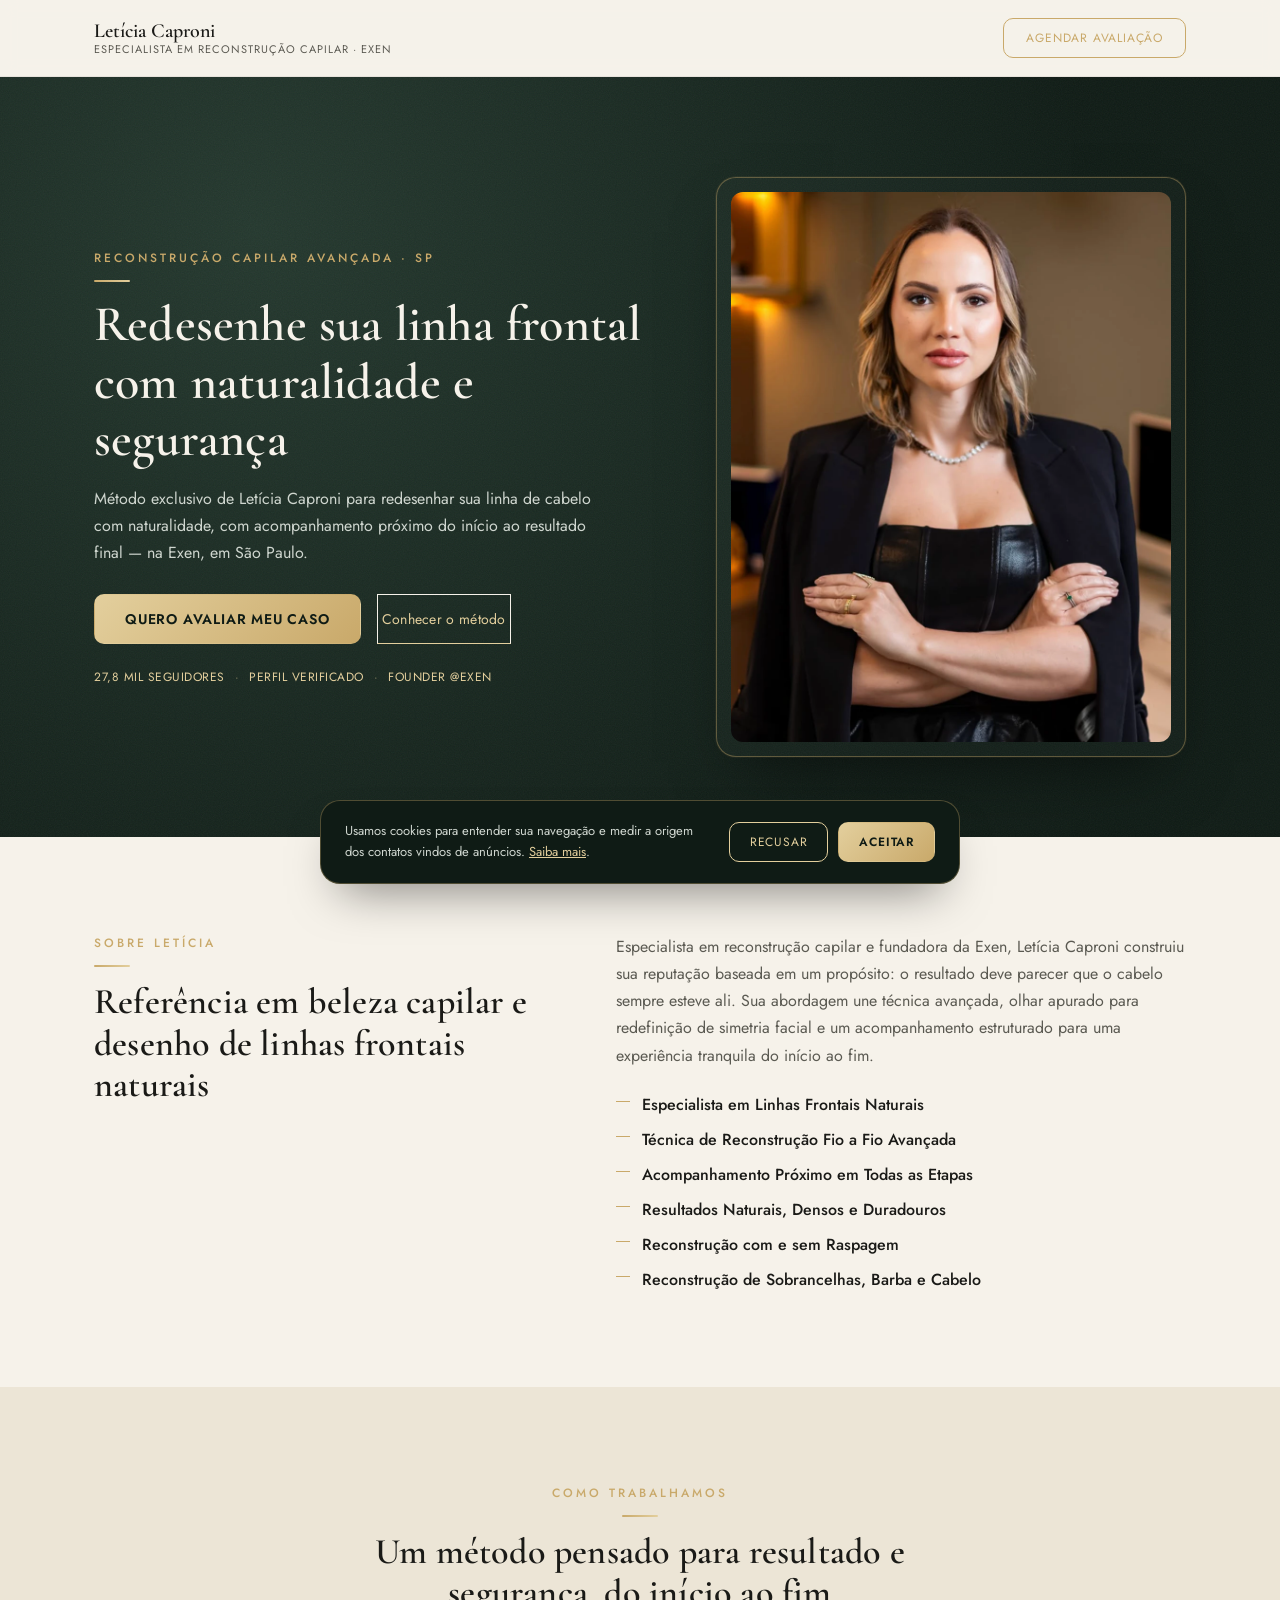
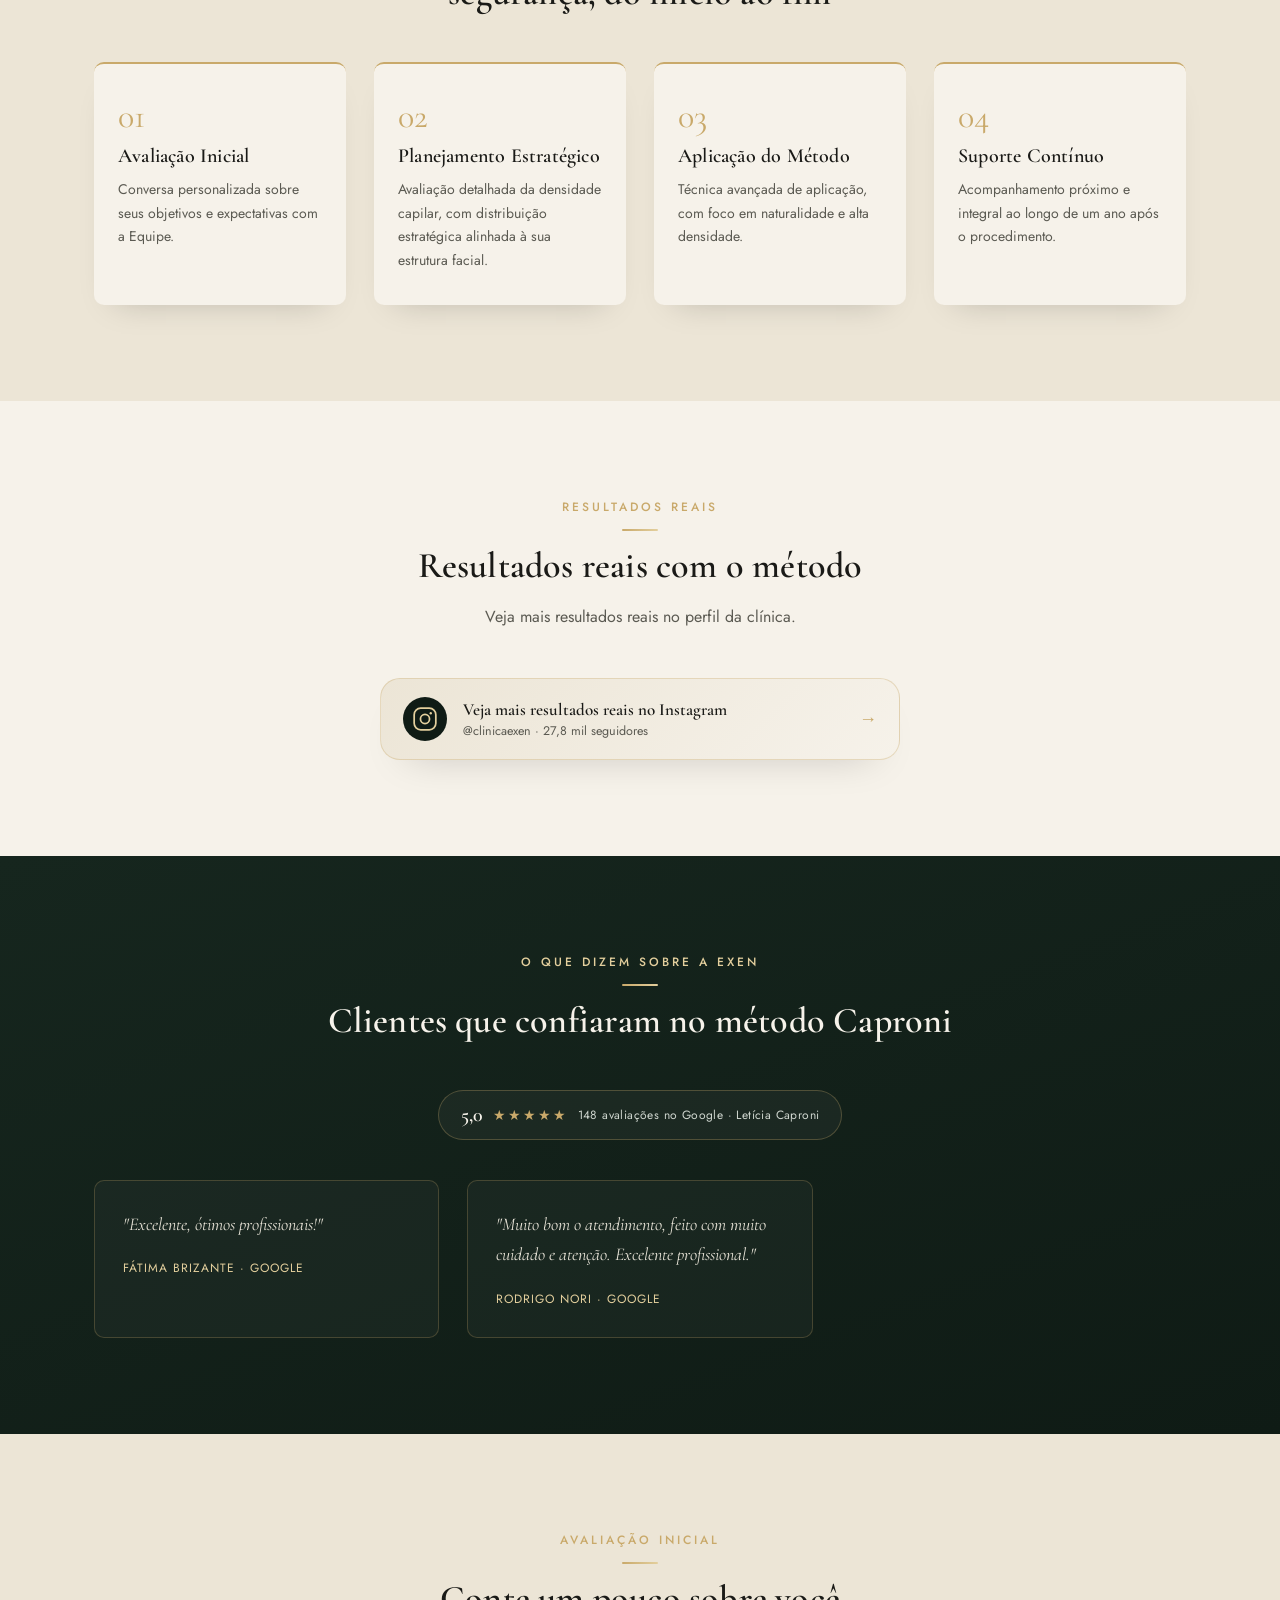
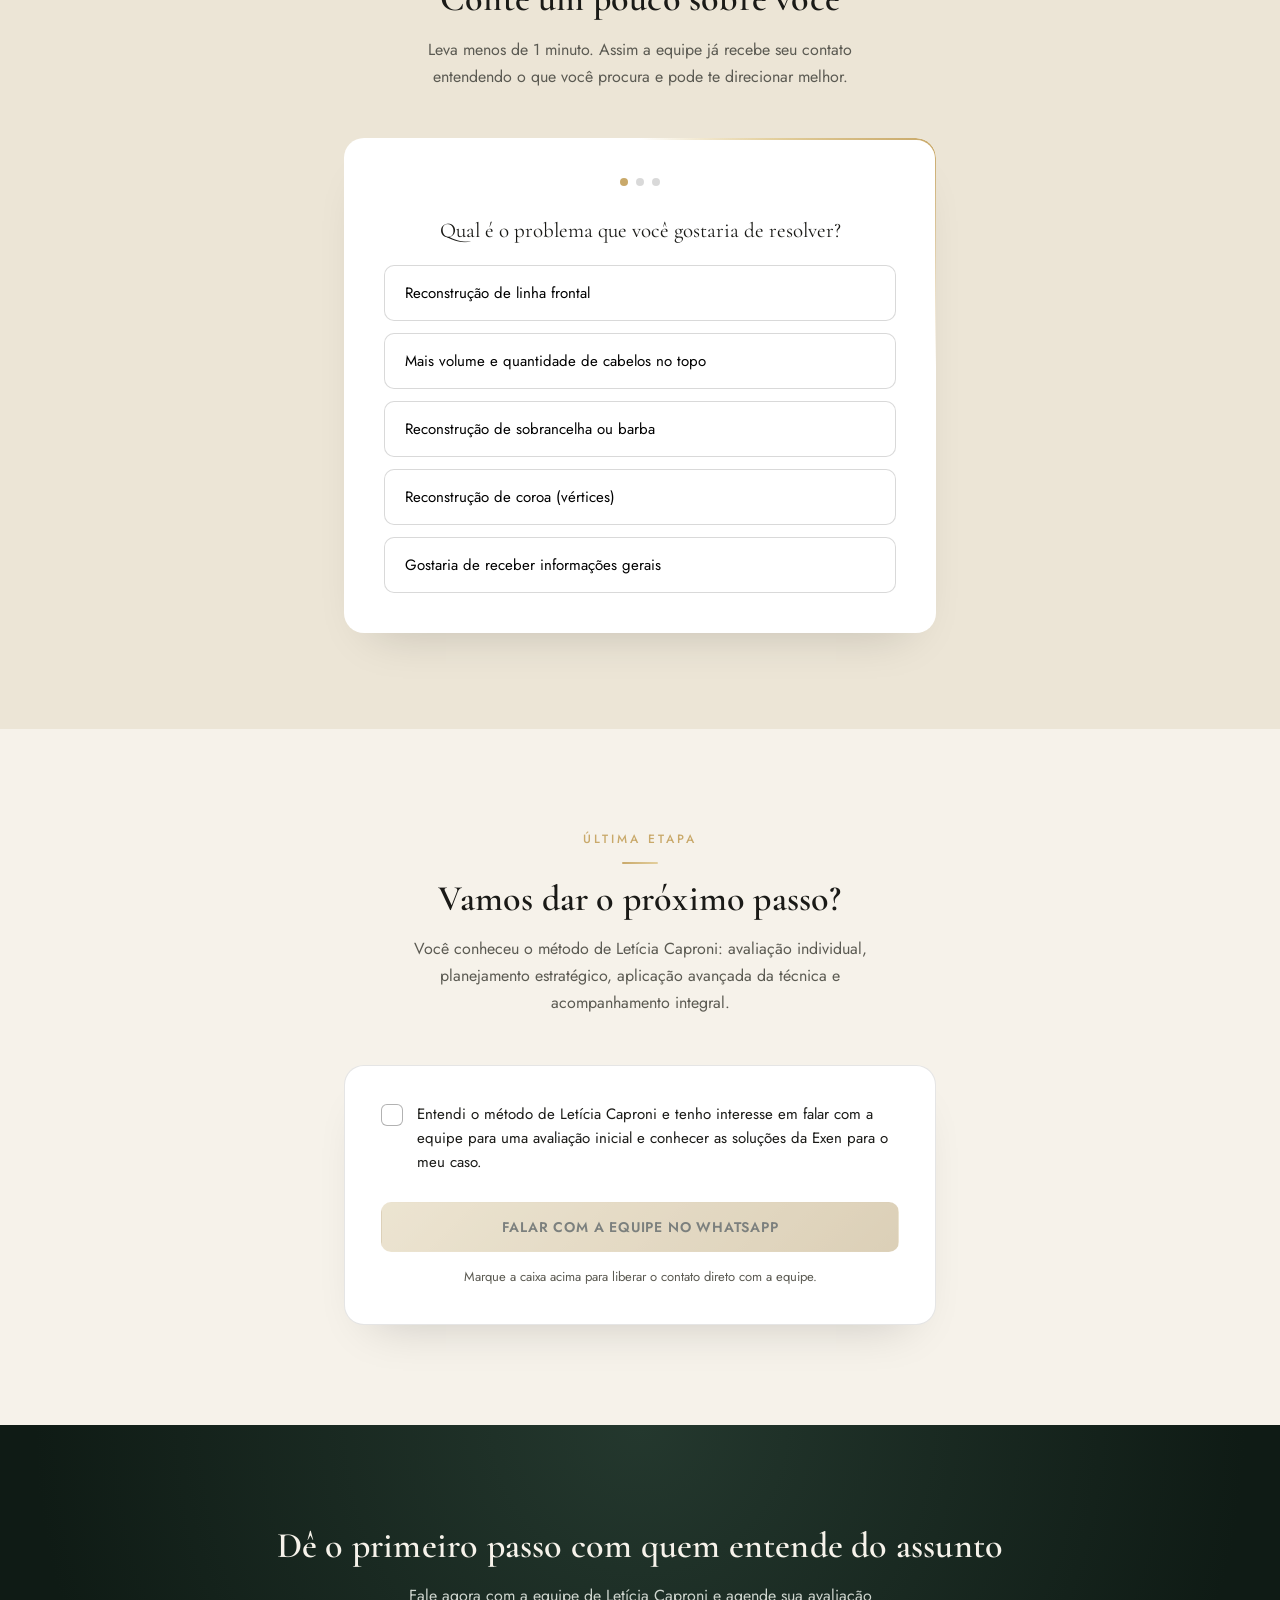
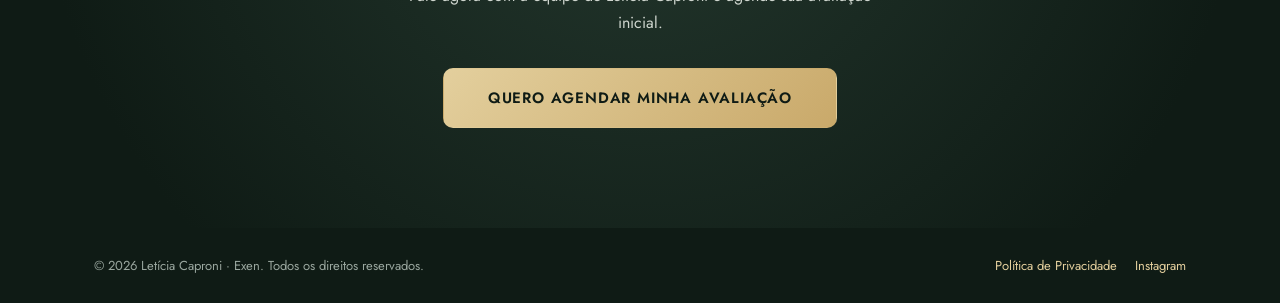
==== commit 6125fff4: "Aplica ajustes de texto solicitados pela Dra. Letícia Reposicionamento de marca e vocabulário pedido" ====
--- a/index.html
+++ b/index.html
@@ -3,8 +3,8 @@
 <head>
 <meta charset="UTF-8">
 <meta name="viewport" content="width=device-width, initial-scale=1.0">
-<title>Letícia Caproni | Especialista em Beleza Capilar — Avalie seu Visual</title>
-<meta name="description" content="Conheça o método de Letícia Caproni e do Studio Exen para redesenhar a linha frontal e dar mais volume e densidade aos fios. Agende uma avaliação inicial com nossa equipe.">
+<title>Letícia Caproni | Especialista em Reconstrução Capilar — Avalie seu Visual</title>
+<meta name="description" content="Conheça o método de Letícia Caproni e da Exen para redesenhar a linha frontal e dar mais volume e alta densidade aos fios. Agende uma avaliação inicial com nossa equipe.">
 <link rel="icon" type="image/svg+xml" href="assets/favicon.svg">
 
 <!-- ============================================================
@@ -175,7 +175,7 @@
   <div class="container header-inner">
     <div class="brand">
       <span class="brand-name">Letícia Caproni</span>
-      <span class="brand-sub">Especialista em Beleza Capilar &middot; Studio Exen</span>
+      <span class="brand-sub">Especialista em Reconstrução Capilar &middot; Exen</span>
     </div>
     <a href="#qualificacao" class="btn btn-outline header-cta">Agendar Avaliação</a>
   </div>
@@ -186,12 +186,12 @@
   <div class="hero-texture"></div>
   <div class="container hero-inner">
     <div class="hero-copy">
-      <p class="eyebrow">Design Capilar Avançado &middot; SP</p>
+      <p class="eyebrow">Reconstrução Capilar Avançada &middot; SP</p>
       <h1>Redesenhe sua linha frontal com naturalidade e segurança</h1>
       <p class="hero-lead">
         Método exclusivo de Letícia Caproni para redesenhar sua linha
         de cabelo com naturalidade, com acompanhamento próximo do início
-        ao resultado final — no Studio Exen, em São Paulo.
+        ao resultado final — na Exen, em São Paulo.
       </p>
       <div class="hero-actions">
         <a href="#qualificacao" id="cta-hero-scroll" class="btn btn-primary">Quero Avaliar Meu Caso</a>
@@ -202,7 +202,7 @@
         <span class="dot">&middot;</span>
         <span>Perfil verificado</span>
         <span class="dot">&middot;</span>
-        <span>Founder @Studio Exen</span>
+        <span>Founder @Exen</span>
       </div>
     </div>
     <div class="hero-media">
@@ -222,18 +222,20 @@
     </div>
     <div class="about-body">
       <p>
-        Especialista em beleza capilar e fundadora do Studio Exen, Letícia
-        Caproni construiu sua reputação em cima de um compromisso
-        simples: o resultado deve parecer que o cabelo sempre esteve ali.
-        Sua abordagem une técnica avançada, olhar estético apurado para
-        simetria facial e um acompanhamento estruturado para uma
-        experiência tranquila do início ao fim.
+        Especialista em reconstrução capilar e fundadora da Exen, Letícia
+        Caproni construiu sua reputação baseada em um propósito: o
+        resultado deve parecer que o cabelo sempre esteve ali.
+        Sua abordagem une técnica avançada, olhar apurado para
+        redefinição de simetria facial e um acompanhamento estruturado
+        para uma experiência tranquila do início ao fim.
       </p>
       <ul class="about-highlights">
         <li>Especialista em Linhas Frontais Naturais</li>
+        <li>Técnica de Reconstrução Fio a Fio Avançada</li>
         <li>Acompanhamento Próximo em Todas as Etapas</li>
-        <li>Resultados Naturais para Eles e Elas</li>
-        <li>Design de Sobrancelhas e Mais Densidade Capilar</li>
+        <li>Resultados Naturais, Densos e Duradouros</li>
+        <li>Reconstrução com e sem Raspagem</li>
+        <li>Reconstrução de Sobrancelhas, Barba e Cabelo</li>
       </ul>
     </div>
   </div>
@@ -250,22 +252,22 @@
       <div class="method-card">
         <span class="method-number">01</span>
         <h3>Avaliação Inicial</h3>
-        <p>Conversa personalizada sobre seus objetivos e expectativas com a equipe da Letícia.</p>
+        <p>Conversa personalizada sobre seus objetivos e expectativas com a Equipe.</p>
       </div>
       <div class="method-card">
         <span class="method-number">02</span>
-        <h3>Planejamento Estético</h3>
-        <p>Desenho de linha frontal e distribuição capilar alinhados à sua estrutura facial.</p>
+        <h3>Planejamento Estratégico</h3>
+        <p>Avaliação detalhada da densidade capilar, com distribuição estratégica alinhada à sua estrutura facial.</p>
       </div>
       <div class="method-card">
         <span class="method-number">03</span>
         <h3>Aplicação do Método</h3>
-        <p>Técnica avançada de aplicação, com foco em naturalidade e densidade.</p>
+        <p>Técnica avançada de aplicação, com foco em naturalidade e alta densidade.</p>
       </div>
       <div class="method-card">
         <span class="method-number">04</span>
         <h3>Suporte Contínuo</h3>
-        <p>Acompanhamento próximo logo depois, para uma experiência tranquila.</p>
+        <p>Acompanhamento próximo e integral ao longo de um ano após o procedimento.</p>
       </div>
     </div>
   </div>
@@ -280,7 +282,7 @@
       <p class="qualify-sub">Veja mais resultados reais no perfil da clínica.</p>
     </div>
 
-    <a href="https://www.instagram.com/dra.leticiacaproni/" target="_blank" rel="noopener" class="instagram-card" id="instagram-card-link">
+    <a href="https://www.instagram.com/clinicaexen/" target="_blank" rel="noopener" class="instagram-card" id="instagram-card-link">
       <span class="instagram-card-icon" aria-hidden="true">
         <svg width="26" height="26" viewBox="0 0 24 24" fill="none" xmlns="http://www.w3.org/2000/svg">
           <rect x="2" y="2" width="20" height="20" rx="6" stroke="currentColor" stroke-width="1.6"/>
@@ -290,7 +292,7 @@
       </span>
       <span class="instagram-card-text">
         <strong>Veja mais resultados reais no Instagram</strong>
-        <span>@dra.leticiacaproni &middot; 27,8 mil seguidores</span>
+        <span>@clinicaexen &middot; 27,8 mil seguidores</span>
       </span>
       <span class="instagram-card-arrow" aria-hidden="true">&#8594;</span>
     </a>
@@ -322,14 +324,14 @@
 <section class="proof" id="depoimentos">
   <div class="container">
     <div class="section-heading center light">
-      <p class="eyebrow">O que dizem sobre o studio</p>
+      <p class="eyebrow">O que dizem sobre a Exen</p>
       <h2>Clientes que confiaram no método Caproni</h2>
     </div>
 
-    <a href="https://share.google/fEMCkTnRGzHaTvZY7" target="_blank" rel="noopener" class="google-rating">
-      <span class="google-rating-score">4,9</span>
+    <a href="https://share.google/gAXXCobRpHiWU5TuF" target="_blank" rel="noopener" class="google-rating">
+      <span class="google-rating-score">5,0</span>
       <span class="google-rating-stars">&#9733;&#9733;&#9733;&#9733;&#9733;</span>
-      <span class="google-rating-text">55 avaliações no Google &middot; Studio Exen</span>
+      <span class="google-rating-text">148 avaliações no Google &middot; Letícia Caproni</span>
     </a>
 
     <div class="proof-grid">
@@ -365,12 +367,13 @@
       </div>
 
       <div class="quiz-step" data-step="1">
-        <label>O que você quer melhorar hoje?</label>
+        <label>Qual é o problema que você gostaria de resolver?</label>
         <div class="quiz-options">
-          <button type="button" class="quiz-option" data-field="objetivo" data-value="Desenhar a linha frontal">Desenhar a linha frontal</button>
-          <button type="button" class="quiz-option" data-field="objetivo" data-value="Mais volume no topo">Mais volume no topo</button>
-          <button type="button" class="quiz-option" data-field="objetivo" data-value="Sobrancelhas mais marcadas">Sobrancelhas mais marcadas</button>
-          <button type="button" class="quiz-option" data-field="objetivo" data-value="Ainda não sei dizer">Ainda não sei dizer ao certo</button>
+          <button type="button" class="quiz-option" data-field="objetivo" data-value="Reconstrução de linha frontal">Reconstrução de linha frontal</button>
+          <button type="button" class="quiz-option" data-field="objetivo" data-value="Mais volume e quantidade de cabelos no topo">Mais volume e quantidade de cabelos no topo</button>
+          <button type="button" class="quiz-option" data-field="objetivo" data-value="Reconstrução de sobrancelha ou barba">Reconstrução de sobrancelha ou barba</button>
+          <button type="button" class="quiz-option" data-field="objetivo" data-value="Reconstrução de coroa (vértices)">Reconstrução de coroa (vértices)</button>
+          <button type="button" class="quiz-option" data-field="objetivo" data-value="Gostaria de receber informações gerais">Gostaria de receber informações gerais</button>
         </div>
       </div>
 
@@ -409,8 +412,8 @@
       <h2>Vamos dar o próximo passo?</h2>
       <p class="qualify-sub">
         Você conheceu o método de Letícia Caproni: avaliação individual,
-        planejamento estético da linha frontal, aplicação avançada e
-        acompanhamento próximo — tudo no Studio Exen.
+        planejamento estratégico, aplicação avançada da técnica e
+        acompanhamento integral.
       </p>
     </div>
 
@@ -421,7 +424,7 @@
         <span class="confirm-text">
           Entendi o método de Letícia Caproni e tenho interesse em
           falar com a equipe para uma avaliação inicial e conhecer as
-          soluções do Studio Exen para o meu caso.
+          soluções da Exen para o meu caso.
         </span>
       </label>
 
@@ -451,10 +454,10 @@
 <!-- ===================== FOOTER ===================== -->
 <footer class="site-footer">
   <div class="container footer-inner">
-    <span>&copy; <span id="year"></span> Letícia Caproni &middot; Studio Exen. Todos os direitos reservados.</span>
+    <span>&copy; <span id="year"></span> Letícia Caproni &middot; Exen. Todos os direitos reservados.</span>
     <span class="footer-links">
       <a href="privacidade.html">Política de Privacidade</a>
-      <a href="https://www.instagram.com/dra.leticiacaproni/" target="_blank" rel="noopener">Instagram</a>
+      <a href="https://www.instagram.com/clinicaexen/" target="_blank" rel="noopener">Instagram</a>
     </span>
   </div>
 </footer>
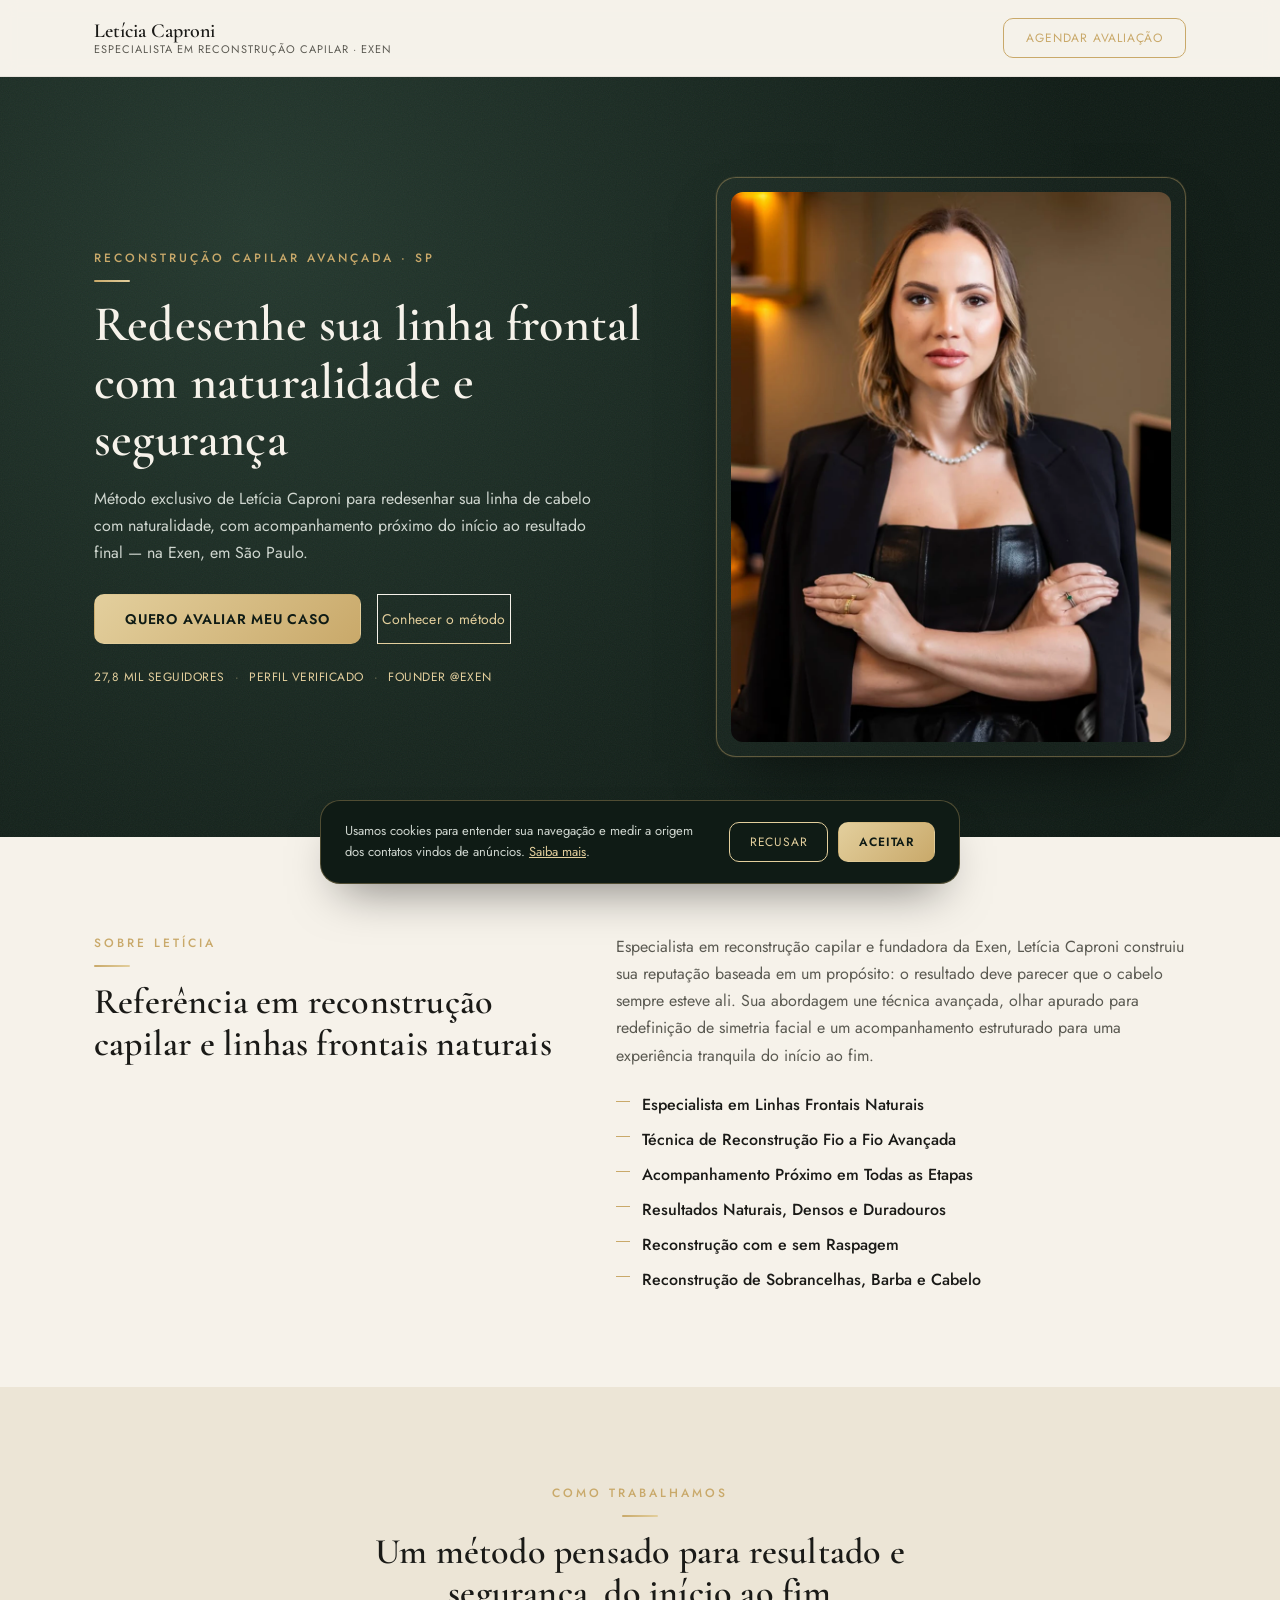
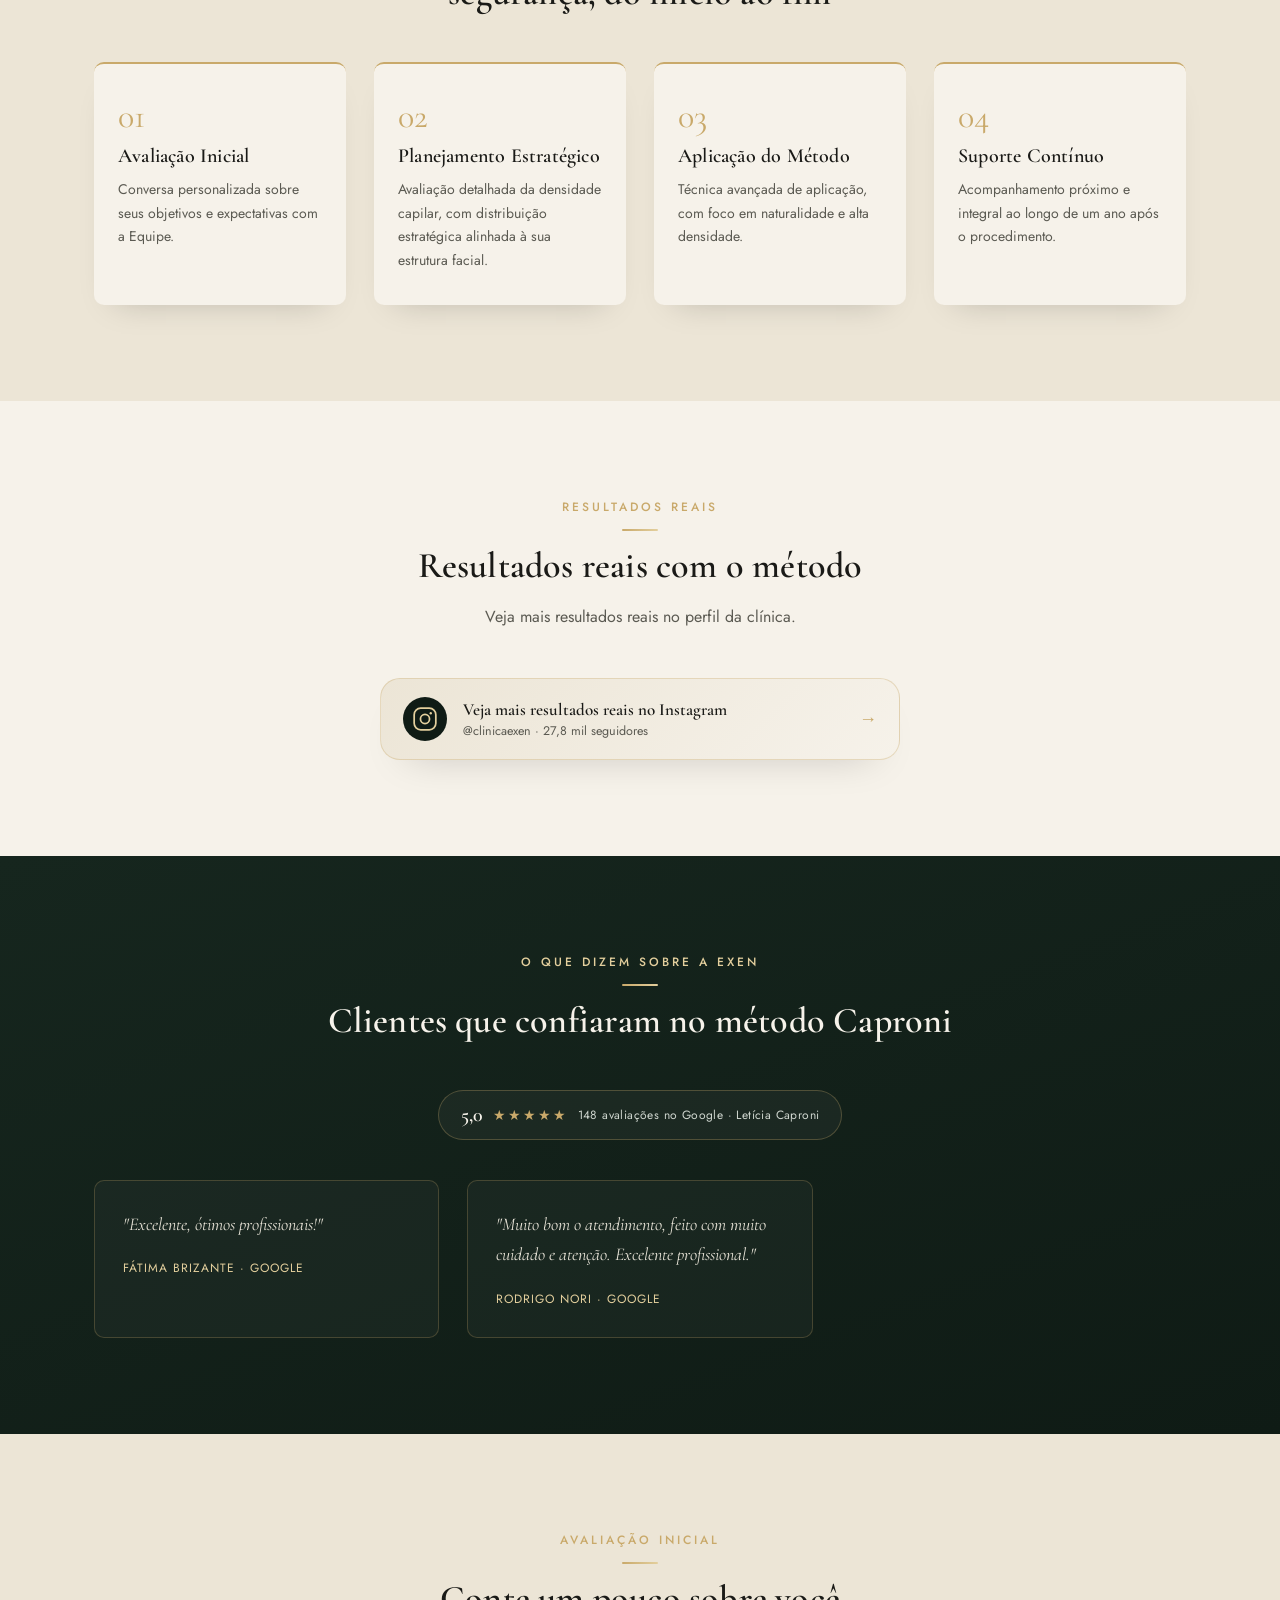
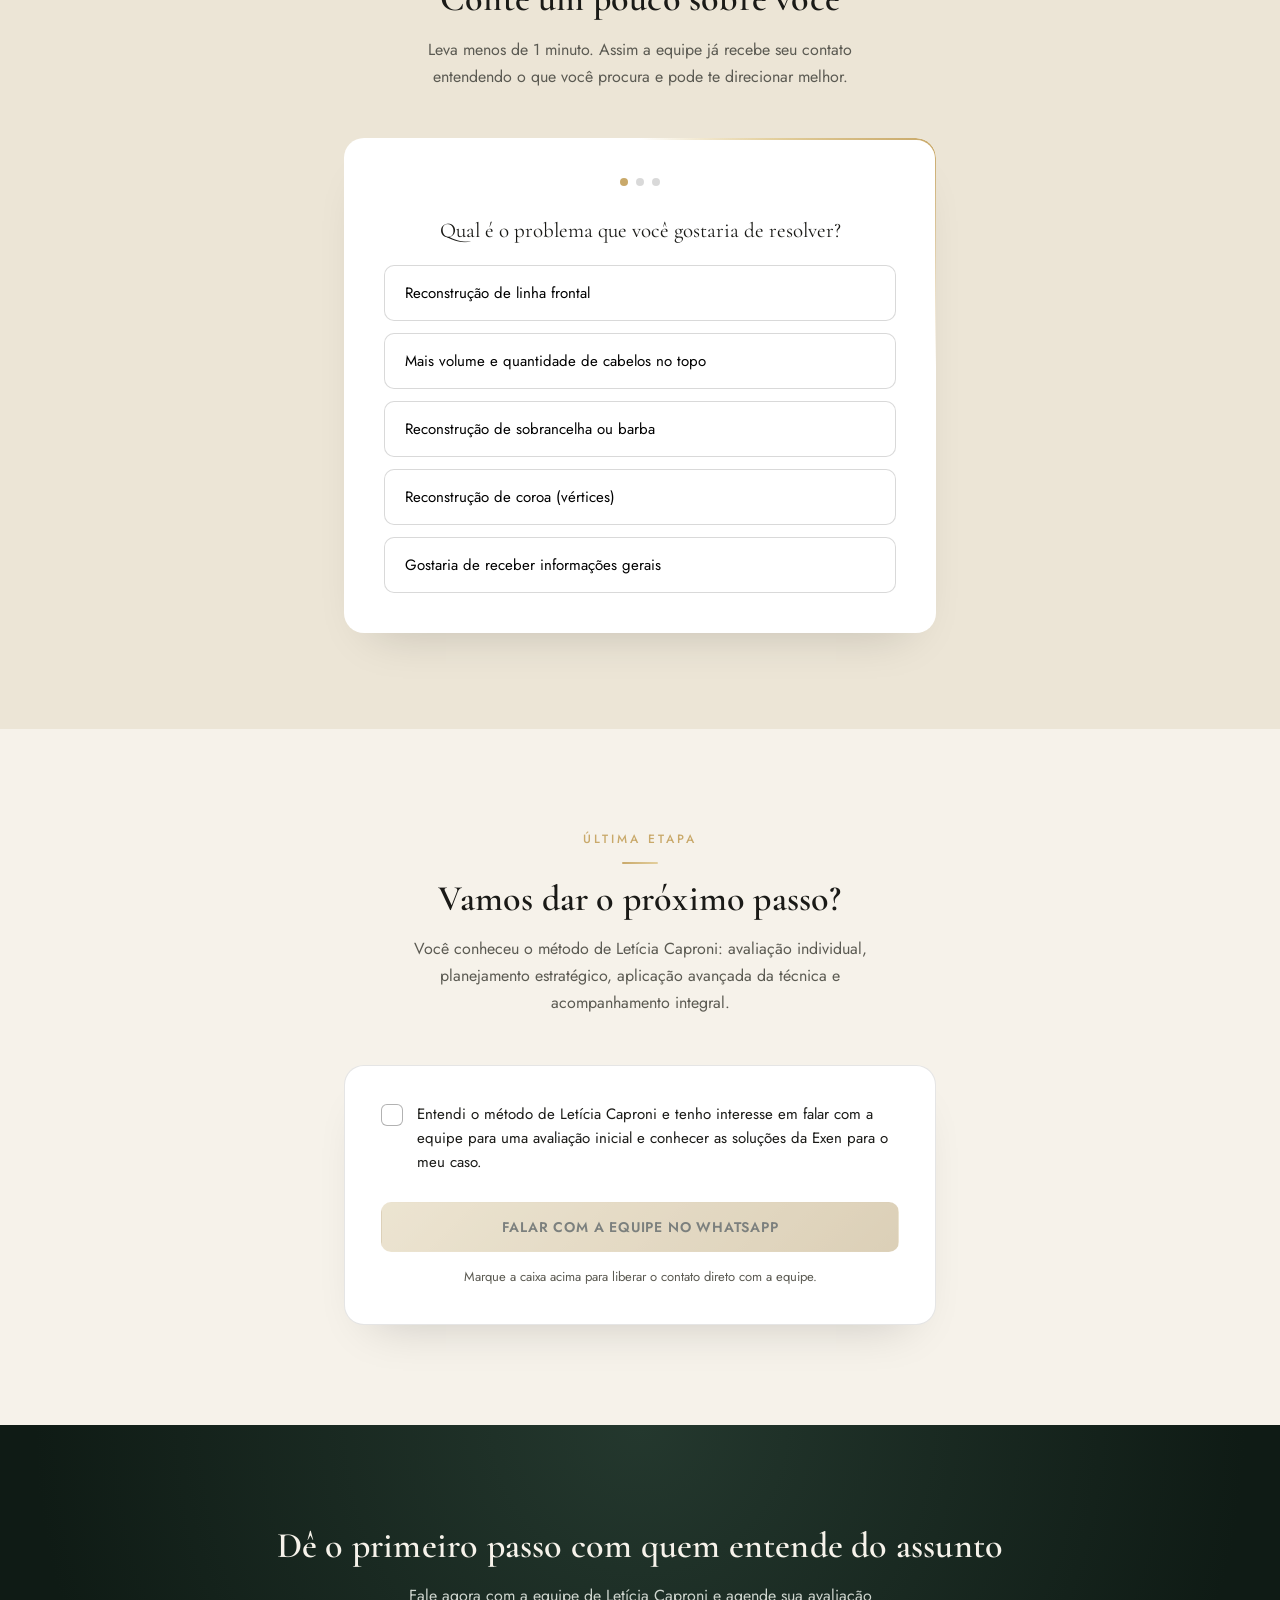
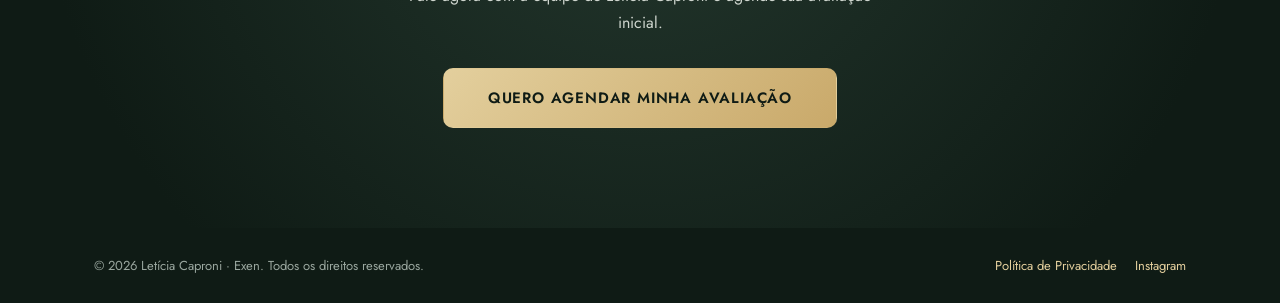
==== commit 5f443ca2: "Remove últimos resquícios de linguagem de "salão de beleza" - Título da aba: "Avalie seu Visual" -> " ====
--- a/index.html
+++ b/index.html
@@ -3,7 +3,7 @@
 <head>
 <meta charset="UTF-8">
 <meta name="viewport" content="width=device-width, initial-scale=1.0">
-<title>Letícia Caproni | Especialista em Reconstrução Capilar — Avalie seu Visual</title>
+<title>Letícia Caproni | Especialista em Reconstrução Capilar — Avalie seu Caso</title>
 <meta name="description" content="Conheça o método de Letícia Caproni e da Exen para redesenhar a linha frontal e dar mais volume e alta densidade aos fios. Agende uma avaliação inicial com nossa equipe.">
 <link rel="icon" type="image/svg+xml" href="assets/favicon.svg">
 
@@ -218,7 +218,7 @@
   <div class="container about-grid">
     <div class="section-heading">
       <p class="eyebrow">Sobre Letícia</p>
-      <h2>Referência em beleza capilar e desenho de linhas frontais naturais</h2>
+      <h2>Referência em reconstrução capilar e linhas frontais naturais</h2>
     </div>
     <div class="about-body">
       <p>
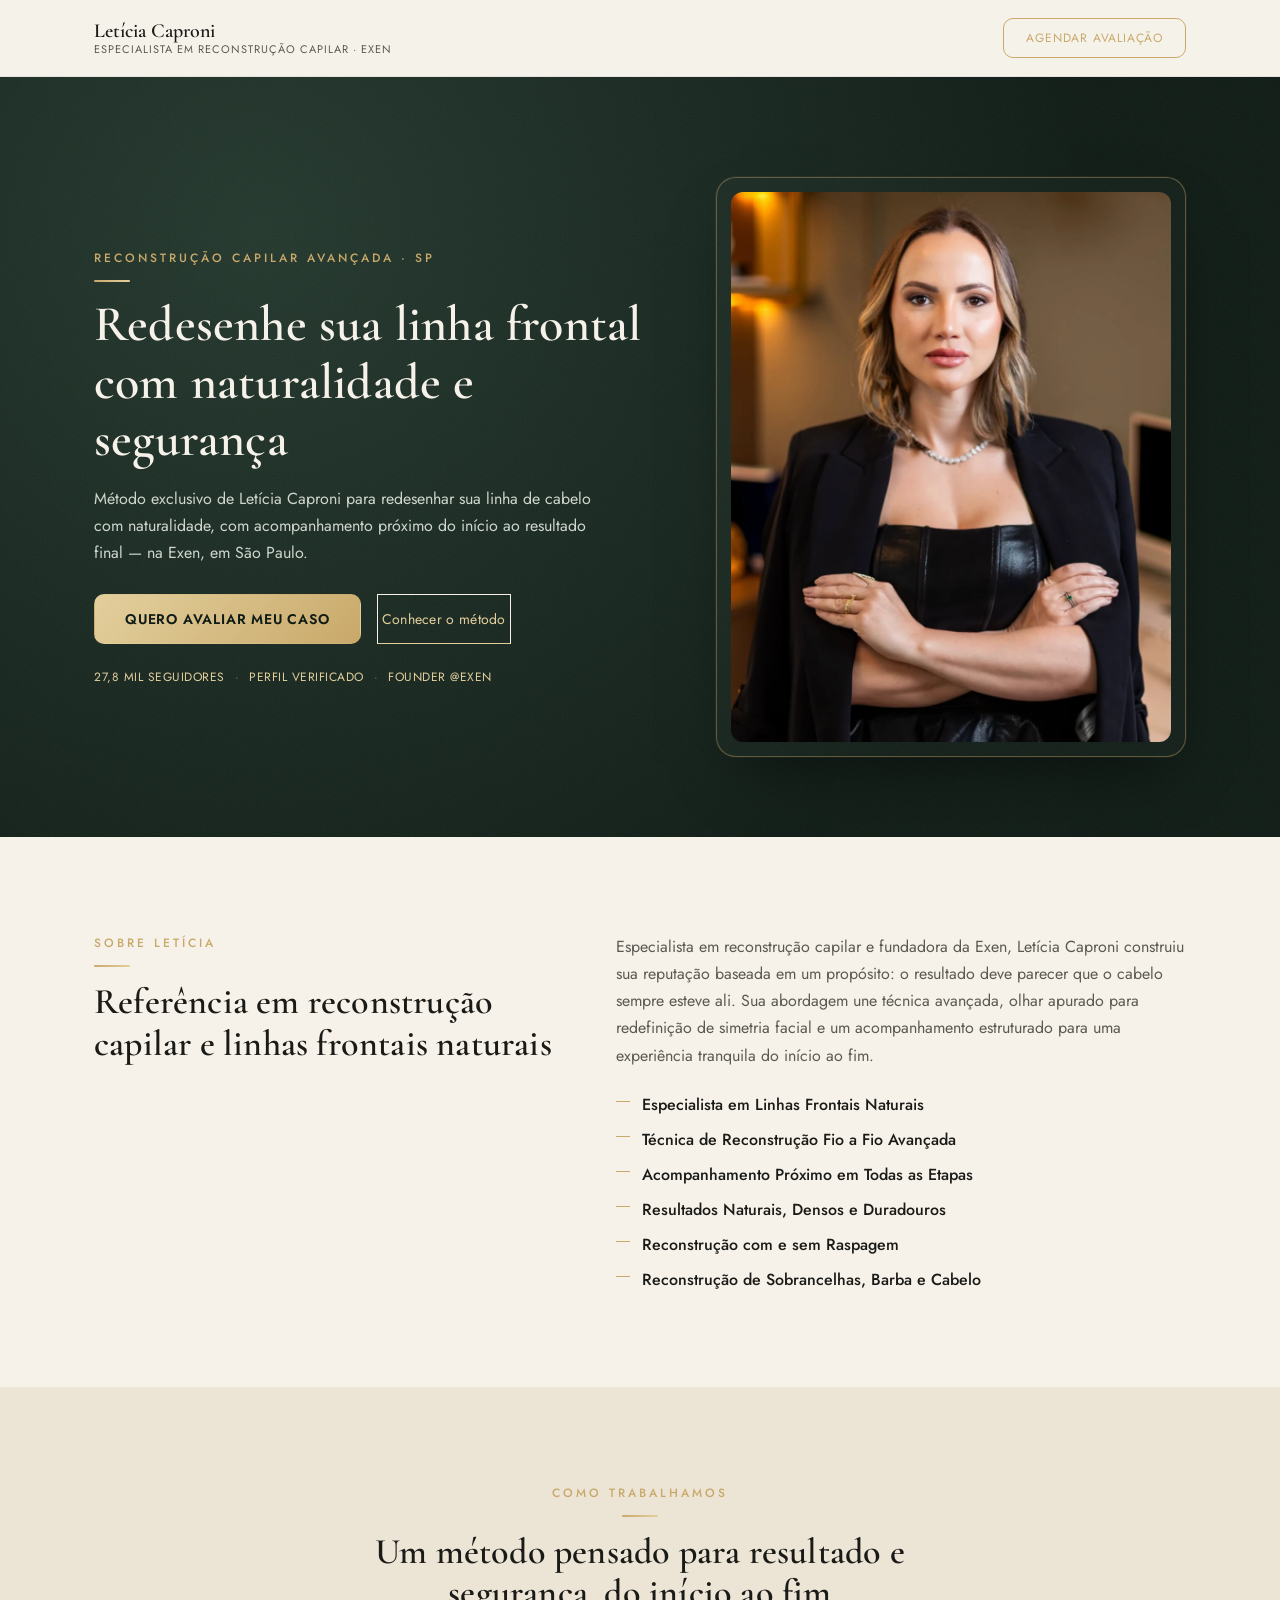
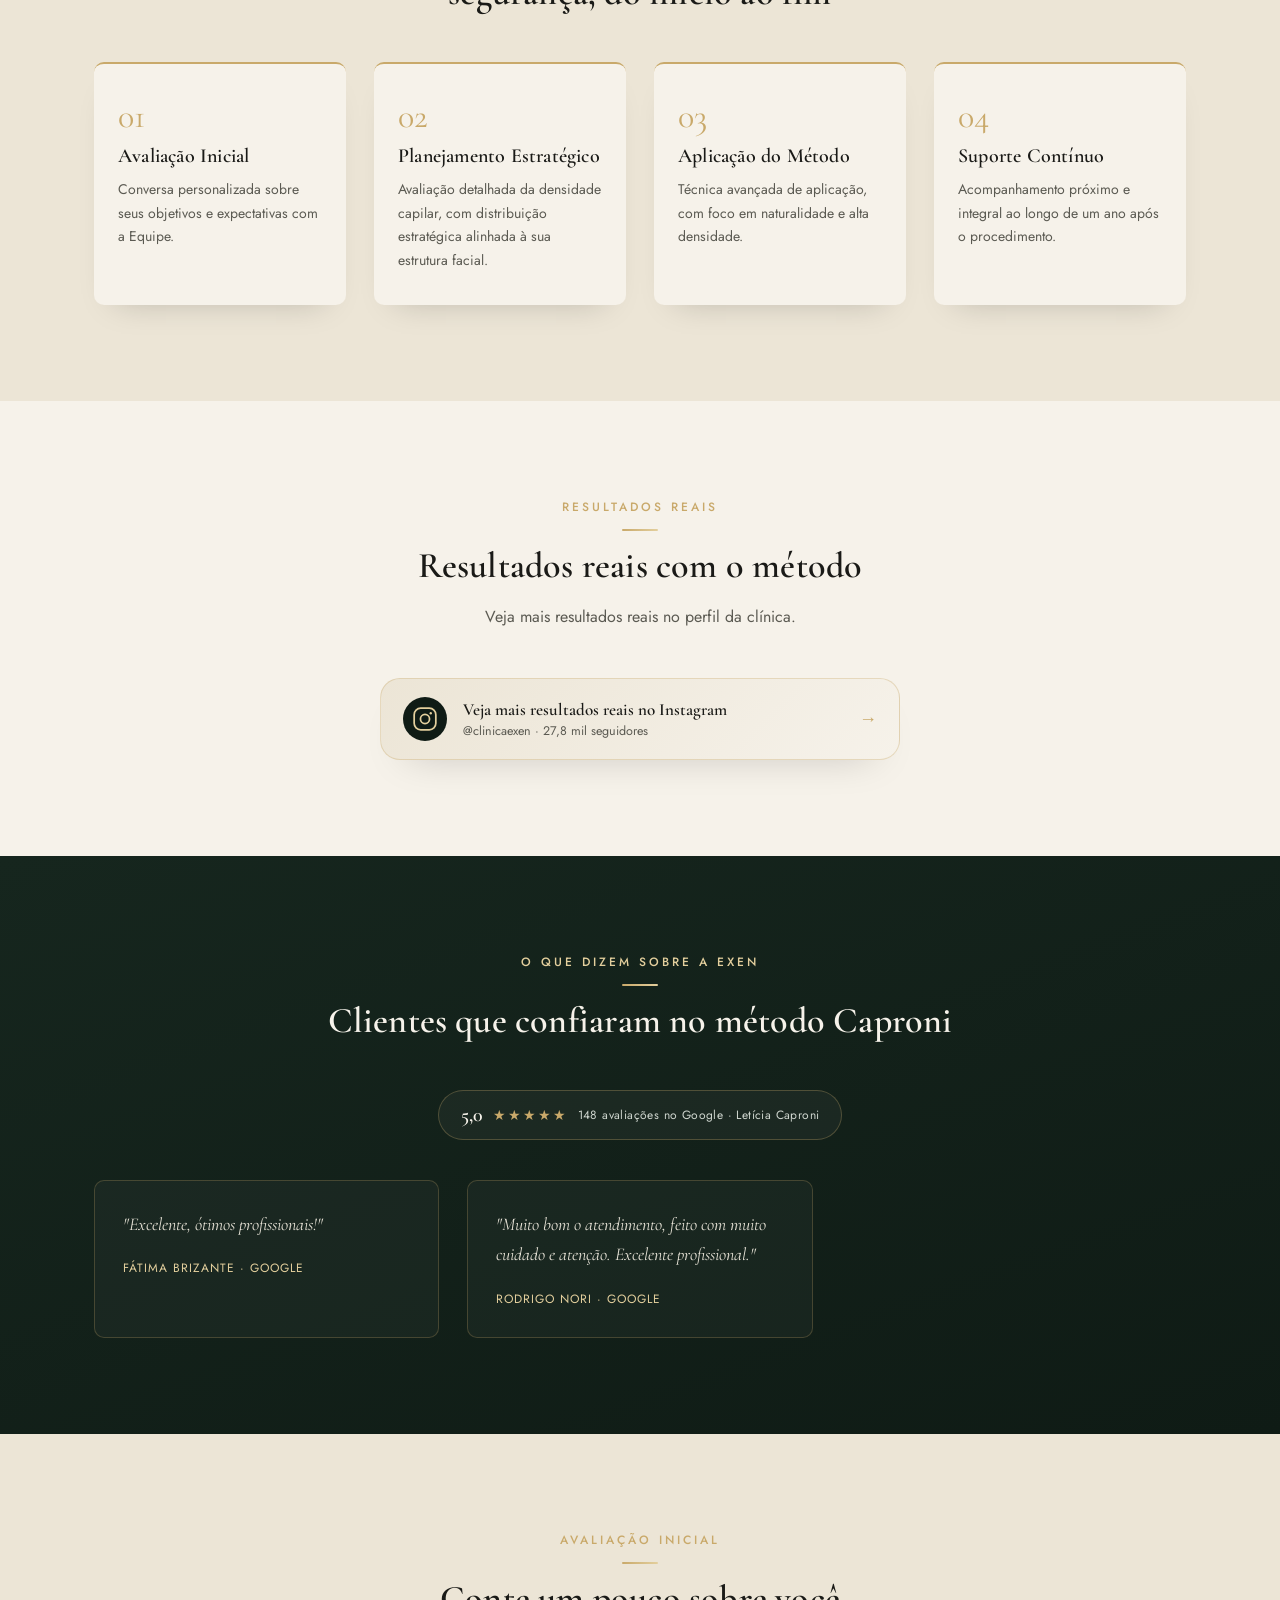
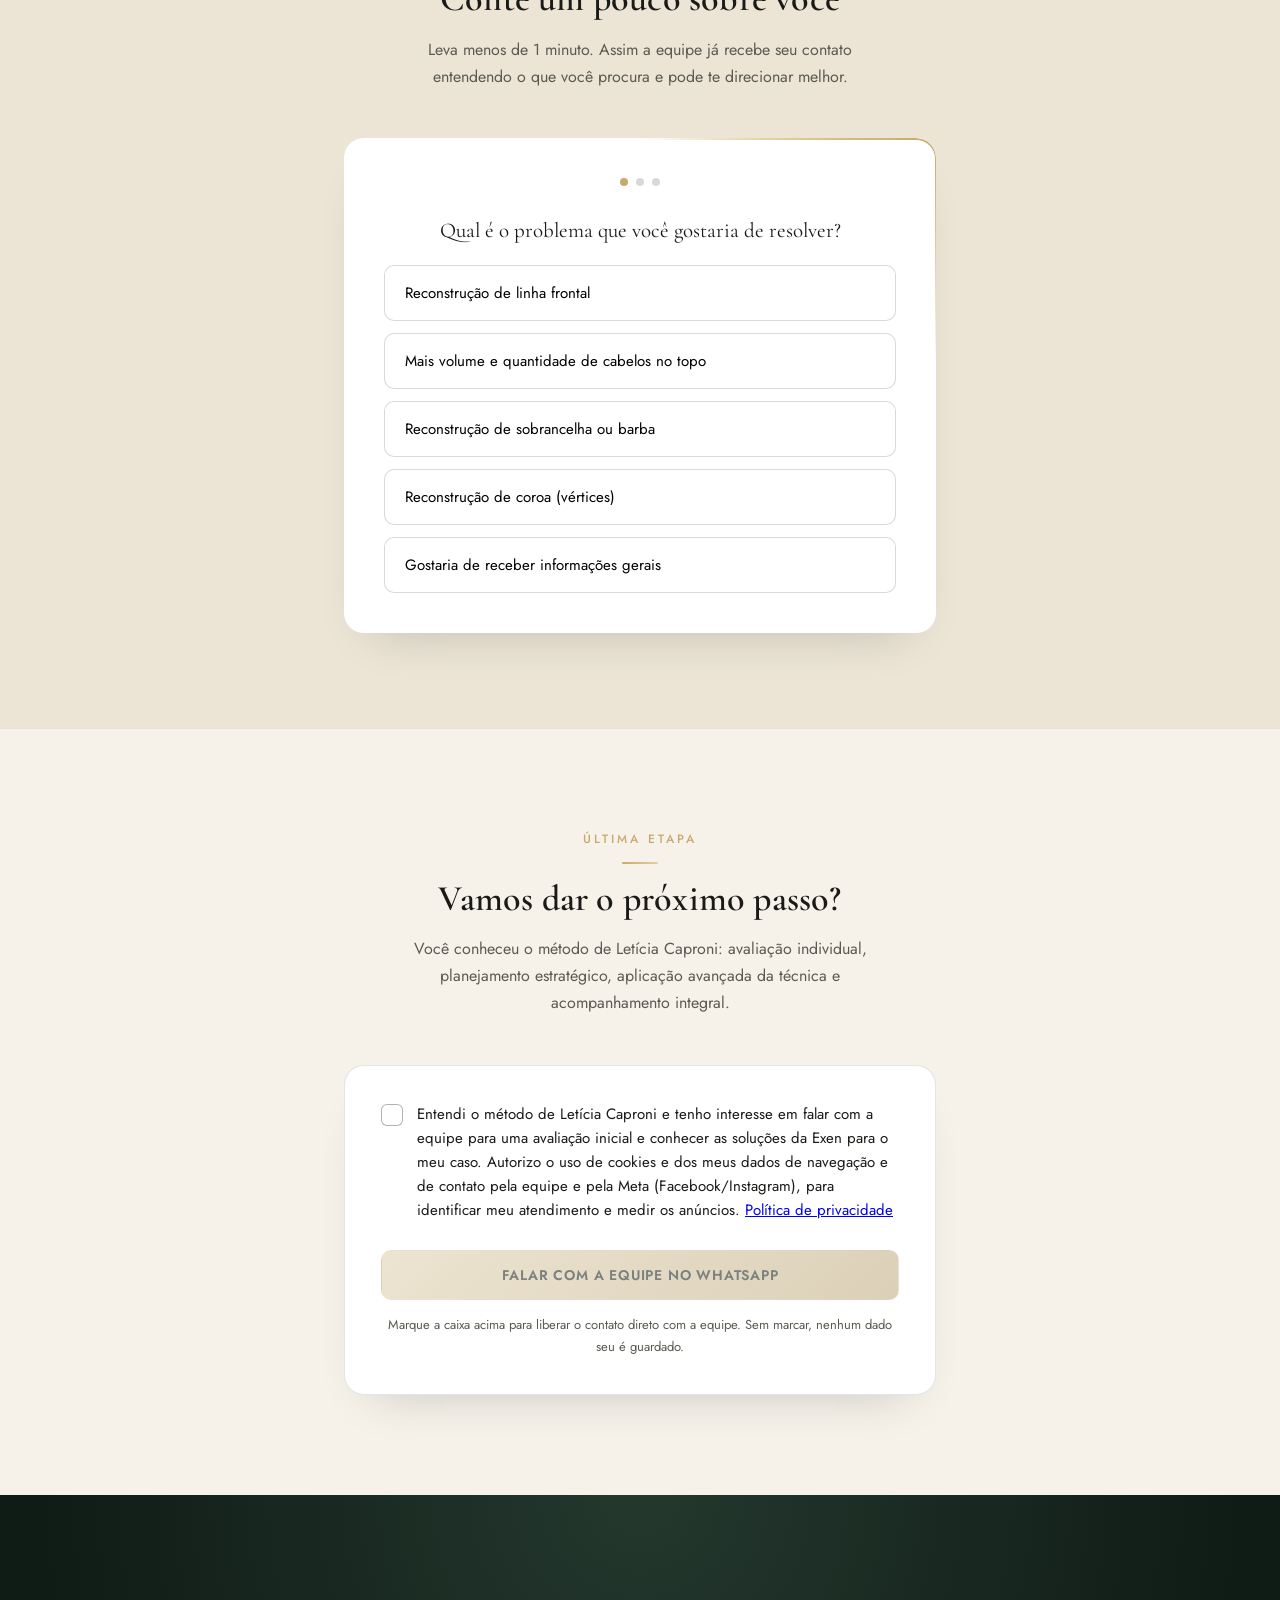
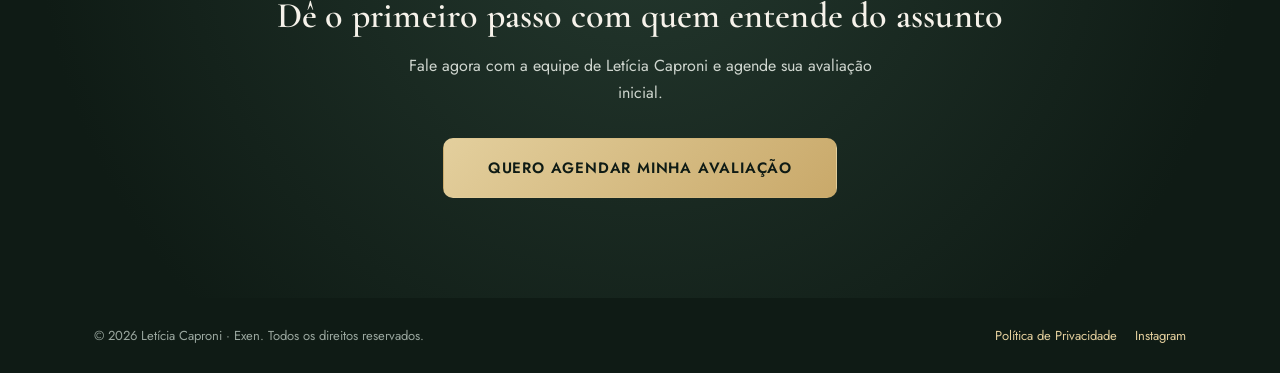
==== commit 2debe628: "Caixinha de confirmação passa a ser o aceite explícito de LGPD Remove o banner de cookies separado: " ====
--- a/index.html
+++ b/index.html
@@ -8,17 +8,22 @@
 <link rel="icon" type="image/svg+xml" href="assets/favicon.svg">
 
 <!-- ============================================================
-  TRACKING SETUP
-  - Meta Pixel
-  - Microsoft Clarity
-  - Lead Hub (injeta código de rastreio na URL do WhatsApp; ver
-    window.LeadHub.whatsappUrl() em script.js)
-  Eventos enviados à Meta (pixel + API de Conversões, mesmo event_id):
-    - "Lead" -> ao clicar no WhatsApp liberado (value 1, BRL)
+  TRACKING SETUP — consentimento é a caixinha da seção "Vamos dar o
+  próximo passo?" (qualificação). Não há banner de cookies separado.
+  - Nada que identifique o visitante é gravado em localStorage/sessionStorage
+    antes da caixinha ser marcada (fica só em memória, em window.__leadPending).
+  - Meta Pixel carrega com fbq('consent','revoke') já no load: o PageView
+    fica retido pelo próprio pixel até fbq('consent','grant') (na marcação
+    da caixinha). external_id só é passado ao pixel depois do aceite.
+  - Microsoft Clarity só carrega quando a caixinha é marcada (loadClarity()).
+  - Cadê o Lead (tracker.js) carrega com data-consent="required": fica
+    inativo até window.LeadHub.consent(true), chamado na marcação da caixinha.
+  - API de Conversões (worker) só recebe o evento "Lead", disparado no
+    clique do WhatsApp já liberado — ou seja, sempre depois do aceite.
   Nada do quiz, de campanha/anúncio ou de dados sensíveis vai para a Meta.
 ============================================================= -->
 
-<!-- Microsoft Clarity — só carrega depois do consentimento (ver bloco LGPD) -->
+<!-- Microsoft Clarity — função só é chamada quando a caixinha é marcada -->
 <script type="text/javascript">
   function loadClarity() {
     (function(c,l,a,r,i,t,y){
@@ -29,15 +34,41 @@
   }
 </script>
 
-<!-- Privacidade dos dados enviados à Meta (roda ANTES do pixel)
-  - Guarda a origem completa do anúncio (UTMs, nomes de campanha/anúncio)
-    no navegador para o WhatsApp, o Lead Hub e o script.js.
+<!-- Estado de consentimento: nada é persistido em disco antes do aceite.
+  window.__leadPending guarda em memória o que seria gravado (origem do
+  anúncio, fbclid, ID do visitante); grantLeadConsent() só então grava. -->
+<script>
+  window.PIXEL_ID = '1034926504222895';
+  window.__leadConsent = false;
+  window.__leadPending = { origem: {}, fbclid: null, ref: null };
+  window.__clarityLoaded = false;
+
+  function grantLeadConsent() {
+    if (window.__leadConsent) return;
+    window.__leadConsent = true;
+    try {
+      if (Object.keys(window.__leadPending.origem).length) {
+        var saved = JSON.parse(sessionStorage.getItem('lead_origem_params') || '{}');
+        sessionStorage.setItem('lead_origem_params', JSON.stringify(Object.assign(saved, window.__leadPending.origem)));
+      }
+    } catch (e) {}
+    try {
+      if (window.__leadPending.fbclid) {
+        localStorage.setItem('lead_fbclid', JSON.stringify(window.__leadPending.fbclid));
+      }
+    } catch (e) {}
+    try {
+      var ref = window.__leadPending.ref || window.leadRef;
+      if (ref) localStorage.setItem('lead_ref', ref);
+    } catch (e) {}
+  }
+</script>
+
+<!-- Captura a origem do anúncio (UTMs/fbclid) e o ID do visitante só em
+  memória (window.__leadPending) até a caixinha ser marcada.
   - Tira da barra de endereço os parâmetros que carregam NOMES (campanha,
-    conjunto, anúncio, termo), que podem conter dados sensíveis. Assim o
-    pixel e a API de Conversões nunca recebem esses textos. Ficam fbclid,
-    utm_source/medium e os IDs numéricos.
-  - Cria o ID persistente do visitante (external_id) e guarda o fbclid com a
-    hora do clique, para montar o fbc quando o cookie _fbc não existir.
+    conjunto, anúncio, termo), que podem conter dados sensíveis — isso roda
+    sempre, não grava nada e não identifica ninguém.
 ============================================================= -->
 <script>
   (function () {
@@ -47,38 +78,34 @@
       'site_source_name', 'placement', 'fbclid', 'gclid'];
     try {
       var url = new URL(window.location.href);
-      window.lhLandingUrl = url.href; // Lead Hub lê a origem completa daqui
+      window.lhLandingUrl = url.href; // Cadê o Lead lê a origem completa daqui
       var found = {};
       KEEP.forEach(function (k) { var v = url.searchParams.get(k); if (v) found[k] = v; });
       if (Object.keys(found).length) {
-        try {
-          var saved = JSON.parse(sessionStorage.getItem('lead_origem_params') || '{}');
-          sessionStorage.setItem('lead_origem_params', JSON.stringify(Object.assign(saved, found)));
-        } catch (e) {}
+        Object.assign(window.__leadPending.origem, found);
       }
       if (found.fbclid) {
-        try { localStorage.setItem('lead_fbclid', JSON.stringify({ v: found.fbclid, ts: Date.now() })); } catch (e) {}
+        window.__leadPending.fbclid = { v: found.fbclid, ts: Date.now() };
       }
       var changed = false;
       NAMED.forEach(function (k) { if (url.searchParams.has(k)) { url.searchParams.delete(k); changed = true; } });
       if (changed && window.history && history.replaceState) history.replaceState(history.state, '', url.pathname + url.search + url.hash);
     } catch (e) {}
     try {
-      var ref = localStorage.getItem('lead_ref');
+      var ref = localStorage.getItem('lead_ref'); // de um aceite anterior, se houver
       if (!ref) {
         ref = 'ref-' + Date.now().toString(36) + '-' + Math.random().toString(36).slice(2, 10);
-        localStorage.setItem('lead_ref', ref);
+        window.__leadPending.ref = ref;
       }
       window.leadRef = ref;
     } catch (e) {}
   })();
 </script>
 
-<!-- Meta Pixel — só carrega depois do consentimento (ver bloco LGPD)
-  - autoConfig desligado: o pixel não coleta sozinho textos de botões nem
-    metadados da página (título/descrição), que podem conter dados sensíveis.
-  - external_id (ID do visitante) vai no init; o pixel aplica o hash.
-============================================================= -->
+<!-- Meta Pixel — carrega no load da página, mas com consentimento revogado:
+  o próprio pixel retém o PageView até fbq('consent','grant') (marcação da
+  caixinha). autoConfig desligado: não coleta sozinho textos de botões nem
+  metadados da página. external_id só entra depois do aceite. -->
 <script>
   function loadMetaPixel() {
     !function(f,b,e,v,n,t,s)
@@ -89,68 +116,17 @@
     t.src=v;s=b.getElementsByTagName(e)[0];
     s.parentNode.insertBefore(t,s)}(window, document,'script',
     'https://connect.facebook.net/en_US/fbevents.js');
-    fbq('set', 'autoConfig', false, '1034926504222895');
-    fbq('init', '1034926504222895', window.leadRef ? { external_id: window.leadRef } : {});
+    fbq('consent', 'revoke');
+    fbq('set', 'autoConfig', false, window.PIXEL_ID);
+    fbq('init', window.PIXEL_ID, {});
     fbq('track', 'PageView');
   }
+  loadMetaPixel();
 </script>
 
-<!-- Lead Hub — só carrega depois do consentimento (ver bloco LGPD) -->
-<script>
-  function loadLeadHub() {
-    var s = document.createElement('script');
-    s.src = 'https://leadinghub.netlify.app/tracker.js';
-    s.setAttribute('data-key', 'pk_040d040dee18447c83babc304f32e461');
-    s.async = true;
-    document.head.appendChild(s);
-  }
-</script>
-
-<!-- ============================================================
-  CONSENTIMENTO DE COOKIES (LGPD)
-  Pixel, Clarity e Lead Hub só são carregados depois que a pessoa clica
-  em "Aceitar" no banner. Em "Recusar", nenhum deles carrega e a LP
-  segue funcionando normalmente (WhatsApp, quiz etc. não dependem disso).
-  A escolha fica salva em localStorage.lgpd_consent.
-============================================================= -->
-<script>
-  (function () {
-    var KEY = 'lgpd_consent';
-    var consent = '';
-    try { consent = localStorage.getItem(KEY) || ''; } catch (e) {}
-
-    function activateTracking() {
-      try { loadClarity(); } catch (e) {}
-      try { loadMetaPixel(); } catch (e) {}
-      try { loadLeadHub(); } catch (e) {}
-    }
-
-    if (consent === 'accepted') {
-      activateTracking();
-      return;
-    }
-    if (consent === 'rejected') return;
-
-    document.addEventListener('DOMContentLoaded', function () {
-      var banner = document.getElementById('lgpd-banner');
-      if (!banner) return;
-      banner.hidden = false;
-
-      var accept = document.getElementById('lgpd-accept');
-      var reject = document.getElementById('lgpd-reject');
-
-      accept.addEventListener('click', function () {
-        try { localStorage.setItem(KEY, 'accepted'); } catch (e) {}
-        banner.hidden = true;
-        activateTracking();
-      });
-      reject.addEventListener('click', function () {
-        try { localStorage.setItem(KEY, 'rejected'); } catch (e) {}
-        banner.hidden = true;
-      });
-    });
-  })();
-</script>
+<!-- Cadê o Lead — carrega no load, mas fica inativo (data-consent="required")
+  até window.LeadHub.consent(true) na marcação da caixinha de confirmação. -->
+<script src="https://leadinghub.netlify.app/tracker.js" data-key="pk_040d040dee18447c83babc304f32e461" data-consent="required" async></script>
 
 <link rel="preconnect" href="https://fonts.googleapis.com">
 <link rel="preconnect" href="https://fonts.gstatic.com" crossorigin>
@@ -158,17 +134,6 @@
 <link rel="stylesheet" href="styles.css">
 </head>
 <body>
-
-<!-- ===================== BANNER DE COOKIES (LGPD) ===================== -->
-<div class="lgpd-banner" id="lgpd-banner" hidden role="dialog" aria-label="Aviso de cookies">
-  <div class="lgpd-banner-text">
-    Usamos cookies para entender sua navegação e medir a origem dos contatos vindos de anúncios. <a href="privacidade.html" class="lgpd-banner-link">Saiba mais</a>.
-  </div>
-  <div class="lgpd-banner-actions">
-    <button type="button" id="lgpd-reject" class="btn btn-outline lgpd-btn">Recusar</button>
-    <button type="button" id="lgpd-accept" class="btn btn-primary lgpd-btn">Aceitar</button>
-  </div>
-</div>
 
 <!-- ===================== HEADER ===================== -->
 <header class="site-header">
@@ -424,7 +389,11 @@
         <span class="confirm-text">
           Entendi o método de Letícia Caproni e tenho interesse em
           falar com a equipe para uma avaliação inicial e conhecer as
-          soluções da Exen para o meu caso.
+          soluções da Exen para o meu caso. Autorizo o uso de cookies e
+          dos meus dados de navegação e de contato pela equipe e pela
+          Meta (Facebook/Instagram), para identificar meu atendimento e
+          medir os anúncios.
+          <a href="https://cadeolead.com.br/privacidade/pk_040d040dee18447c83babc304f32e461" target="_blank" rel="noopener" class="confirm-privacy-link" id="confirm-privacy-link">Política de privacidade</a>
         </span>
       </label>
 
@@ -437,7 +406,7 @@
       <button type="button" id="whatsapp-qualificado" class="btn btn-primary btn-block btn-locked" aria-disabled="true">
         Falar com a equipe no WhatsApp
       </button>
-      <p class="confirm-hint" id="confirm-hint">Marque a caixa acima para liberar o contato direto com a equipe.</p>
+      <p class="confirm-hint" id="confirm-hint">Marque a caixa acima para liberar o contato direto com a equipe. Sem marcar, nenhum dado seu é guardado.</p>
     </div>
   </div>
 </section>
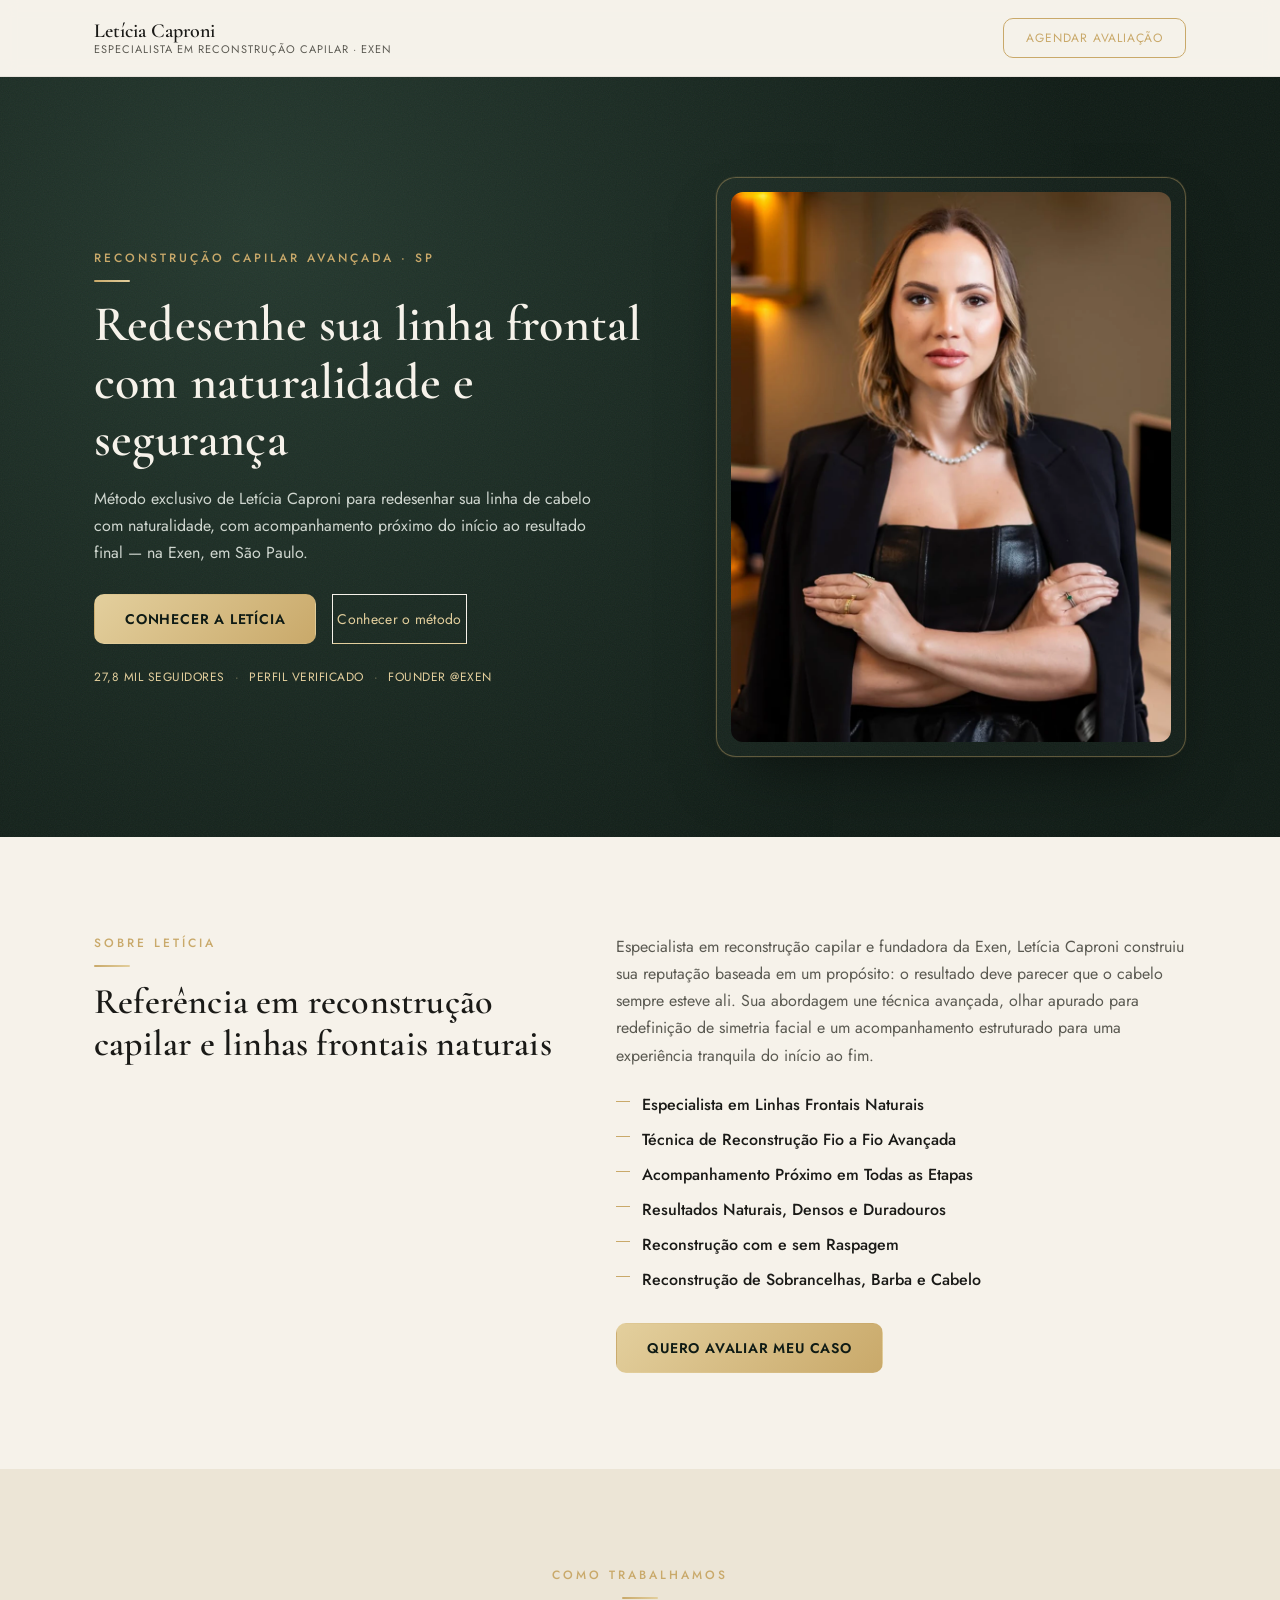
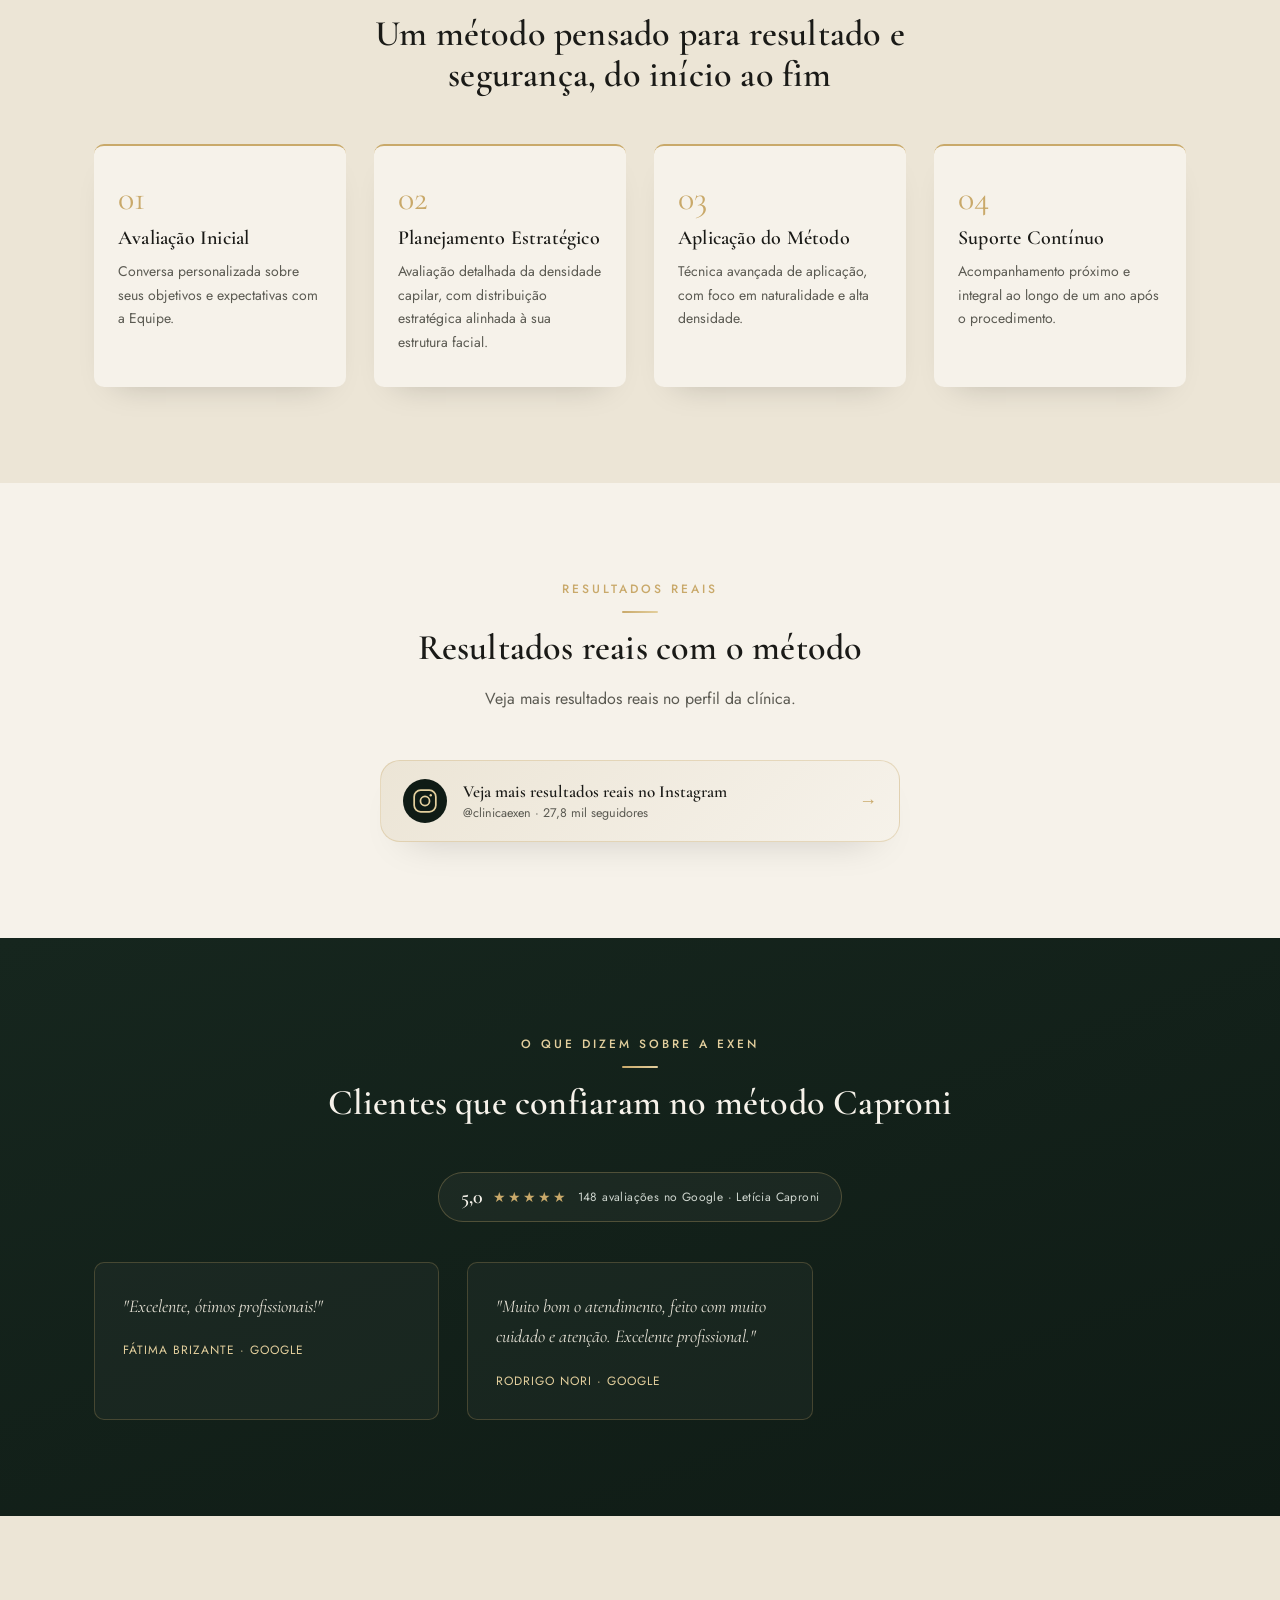
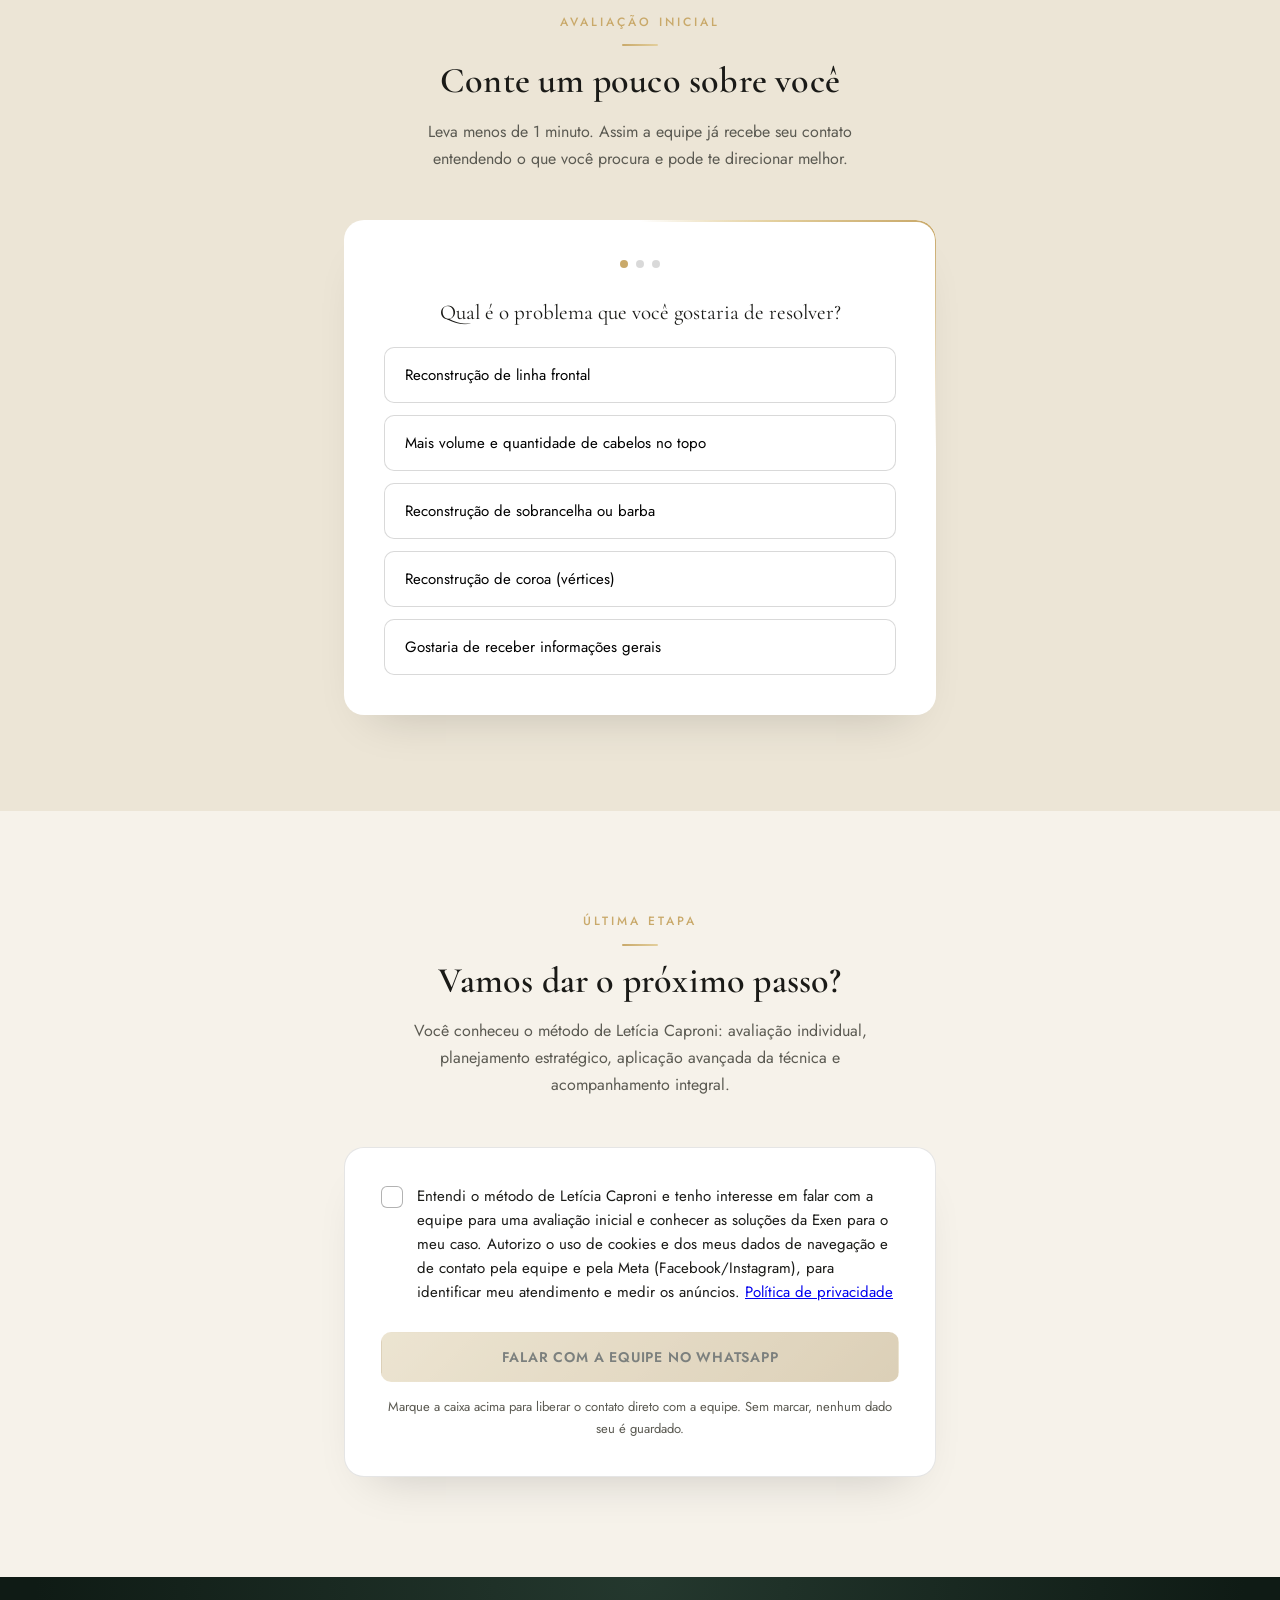
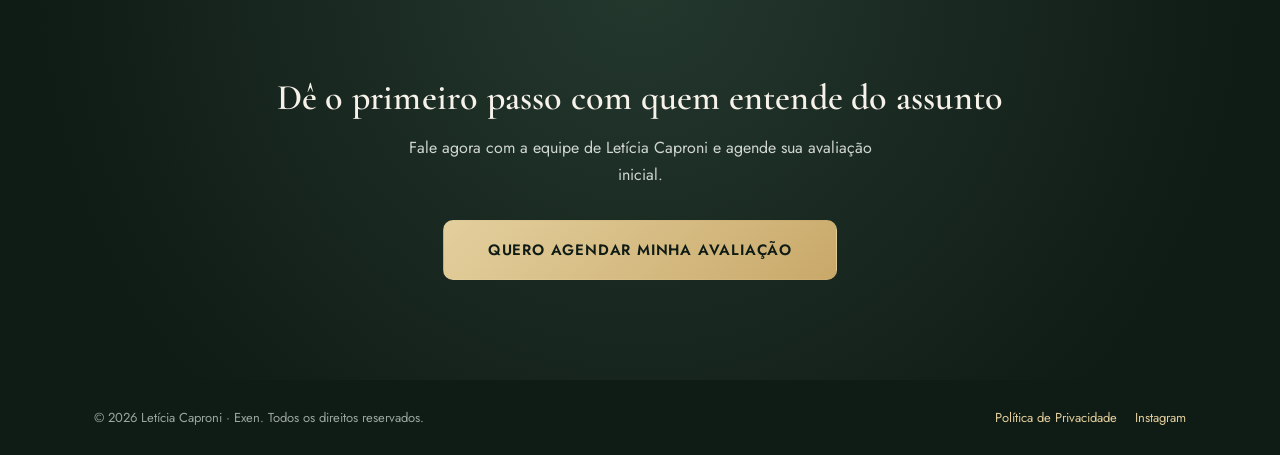
==== commit 5d452f61: "Remove o CTA de contato direto do hero para forçar leitura da página Leads estavam clicando no botão" ====
--- a/index.html
+++ b/index.html
@@ -159,7 +159,7 @@
         ao resultado final — na Exen, em São Paulo.
       </p>
       <div class="hero-actions">
-        <a href="#qualificacao" id="cta-hero-scroll" class="btn btn-primary">Quero Avaliar Meu Caso</a>
+        <a href="#sobre" class="btn btn-primary">Conhecer a Letícia</a>
         <a href="#metodo" class="btn btn-ghost">Conhecer o método</a>
       </div>
       <div class="hero-trust">
@@ -202,6 +202,9 @@
         <li>Reconstrução com e sem Raspagem</li>
         <li>Reconstrução de Sobrancelhas, Barba e Cabelo</li>
       </ul>
+      <div class="about-cta">
+        <a href="#qualificacao" id="cta-about-scroll" class="btn btn-primary">Quero Avaliar Meu Caso</a>
+      </div>
     </div>
   </div>
 </section>
--- a/styles.css
+++ b/styles.css
@@ -186,6 +186,7 @@
 .about-highlights li::before{
   content:"";position:absolute;left:0;top:8px;width:14px;height:1px;background:var(--gold);
 }
+.about-cta{margin-top:32px;}
 
 /* Method */
 .method{padding:96px 0;background:var(--cream-dim);}
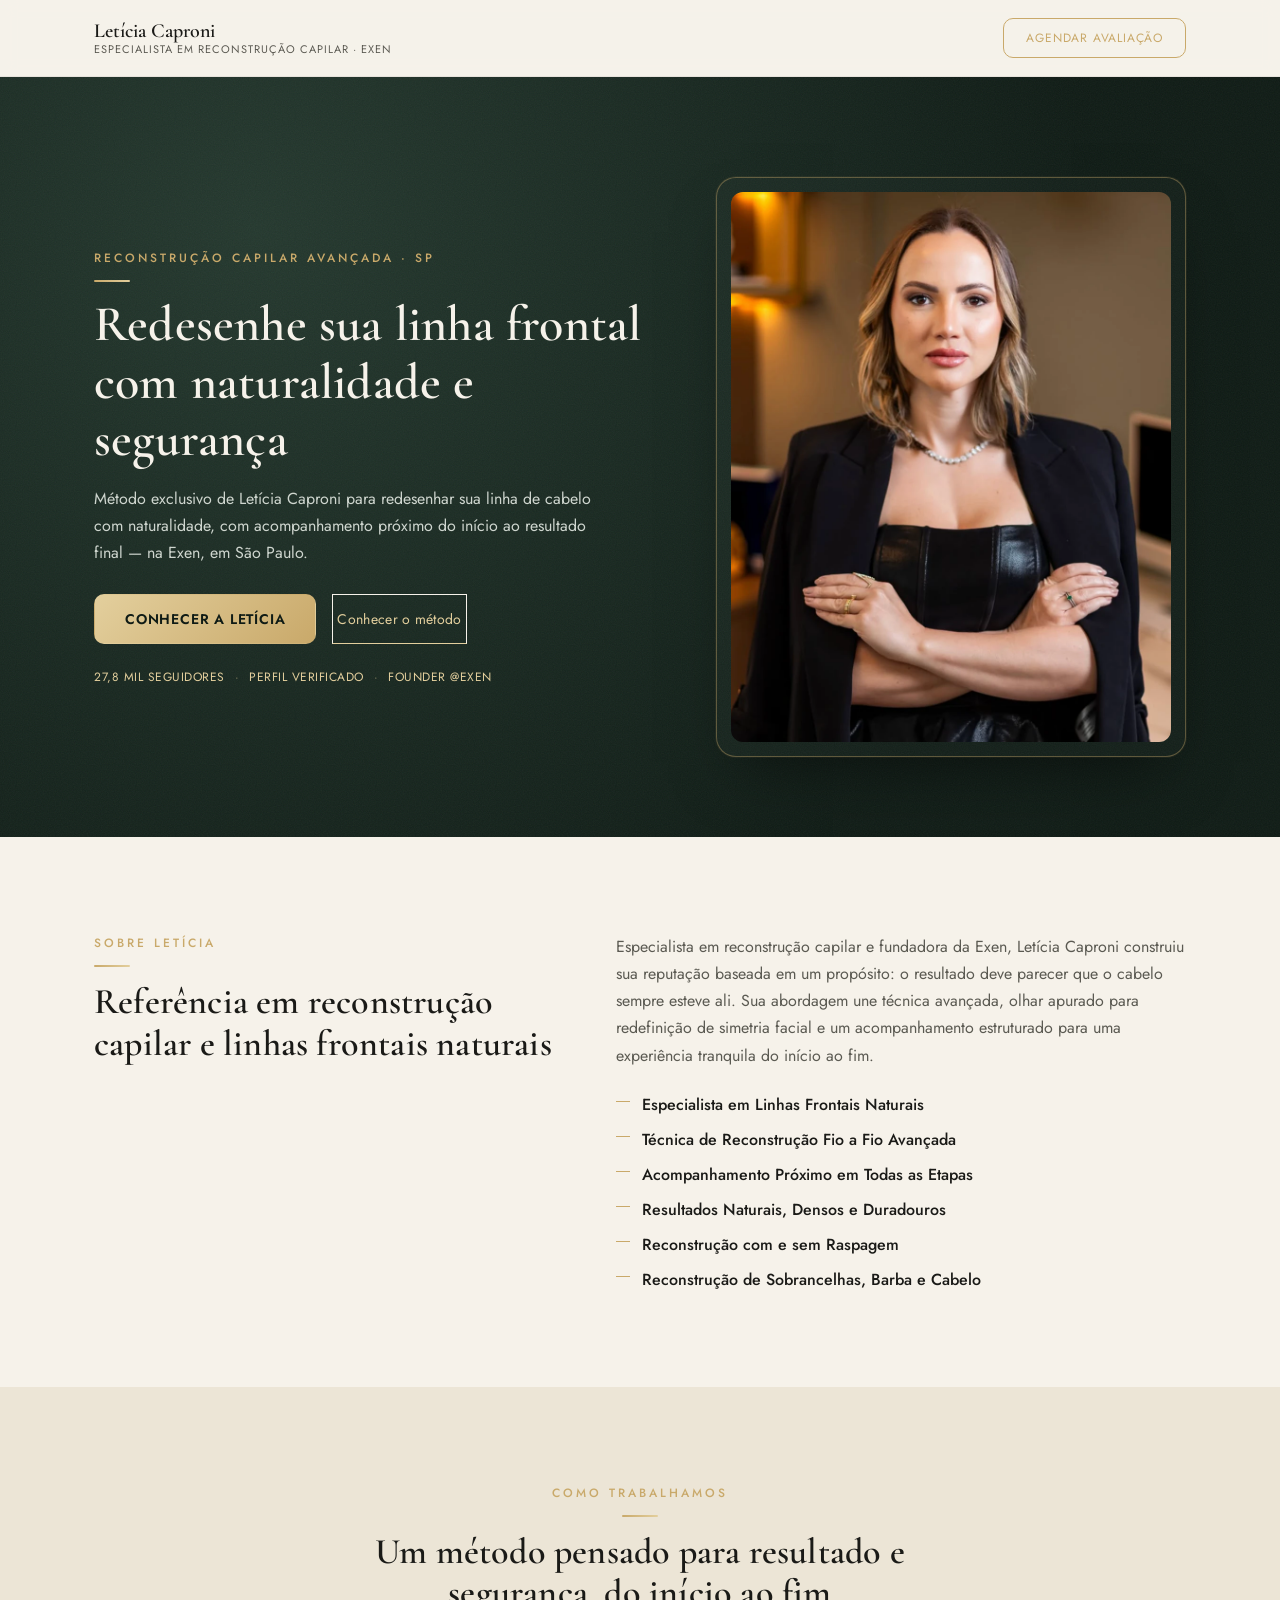
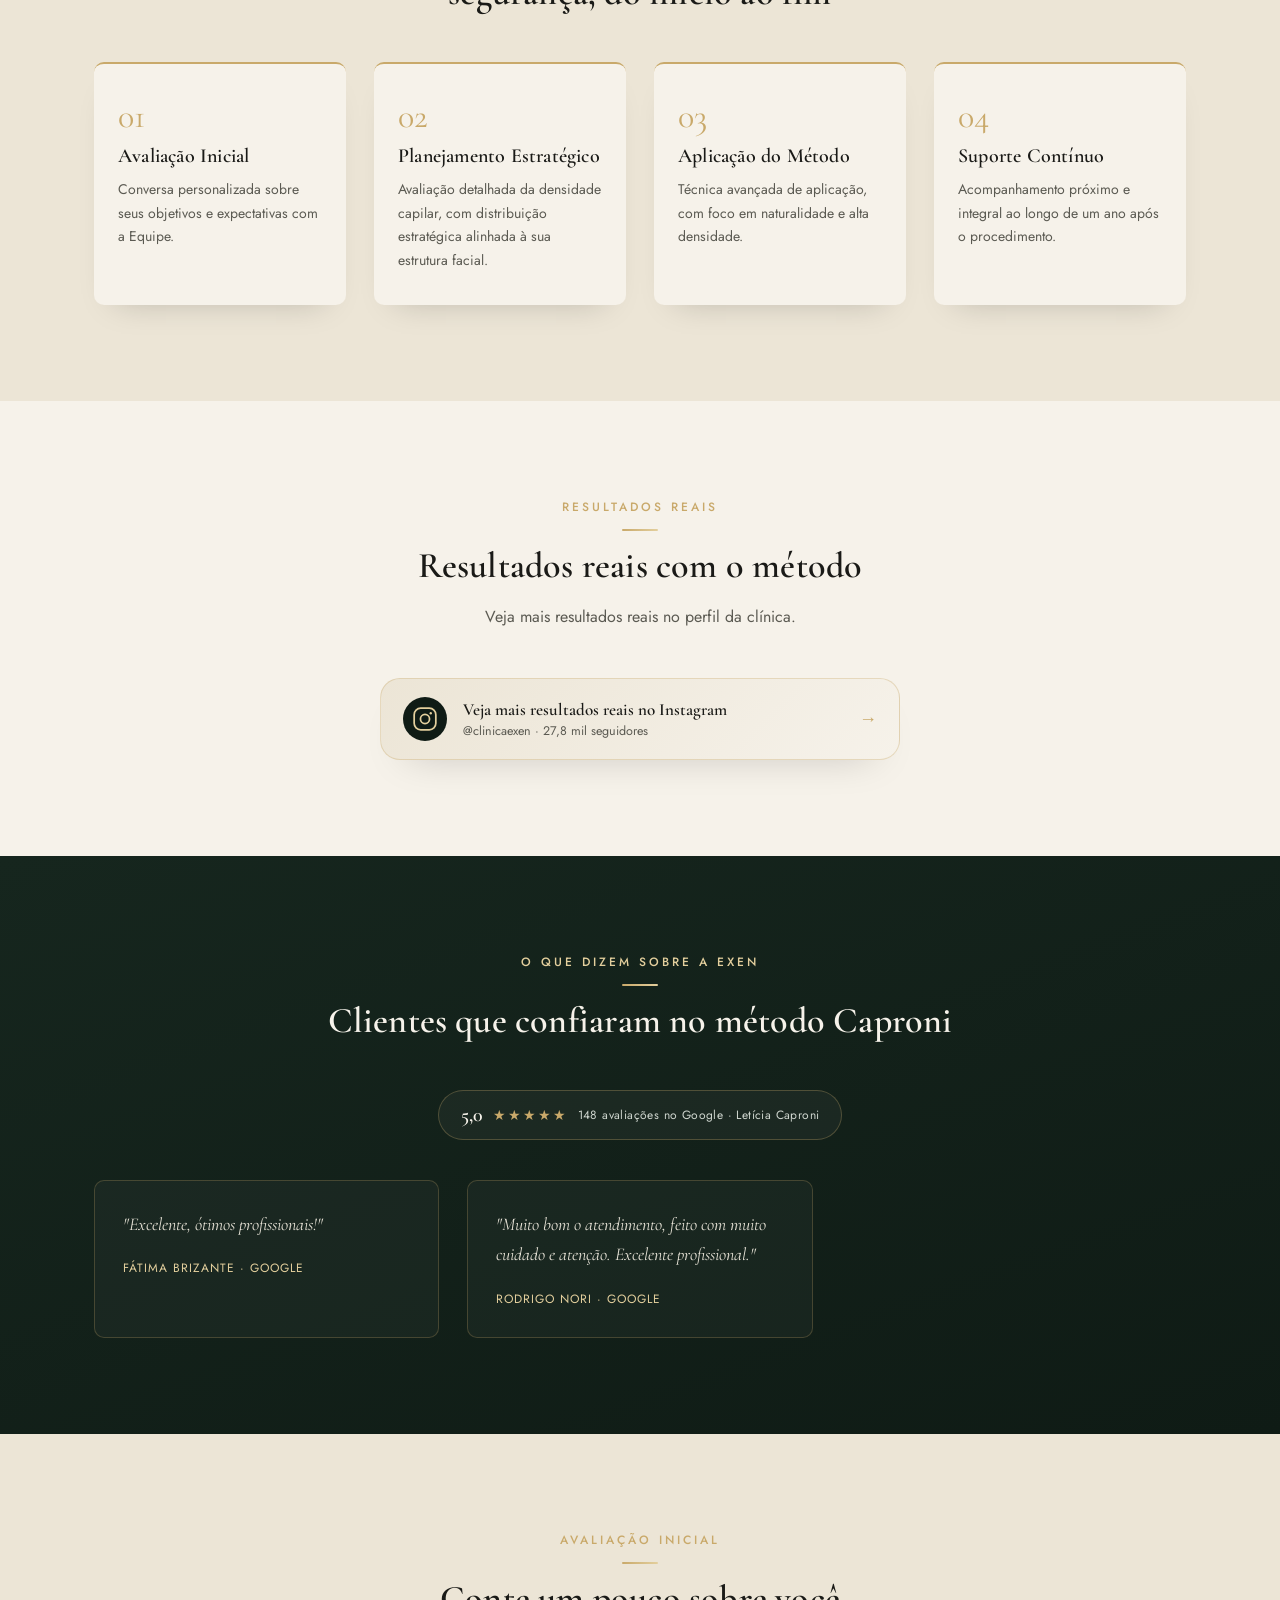
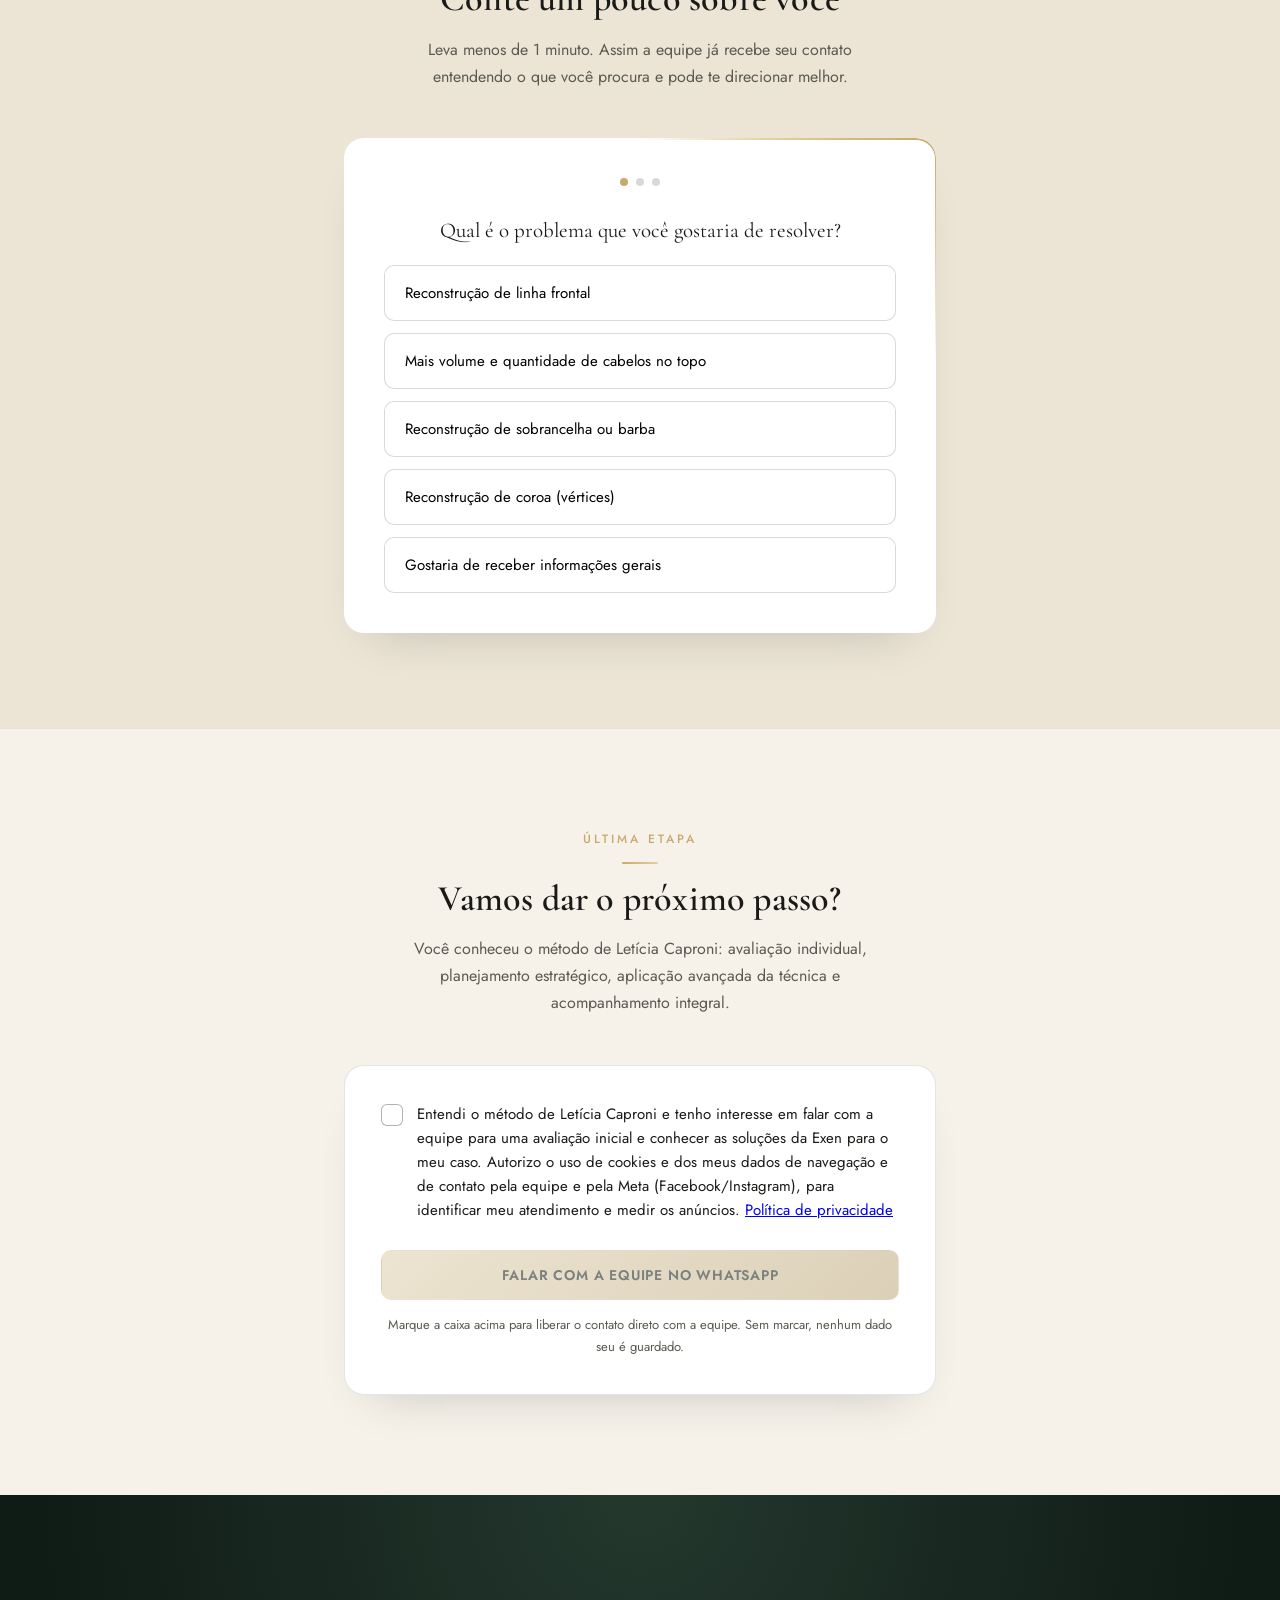
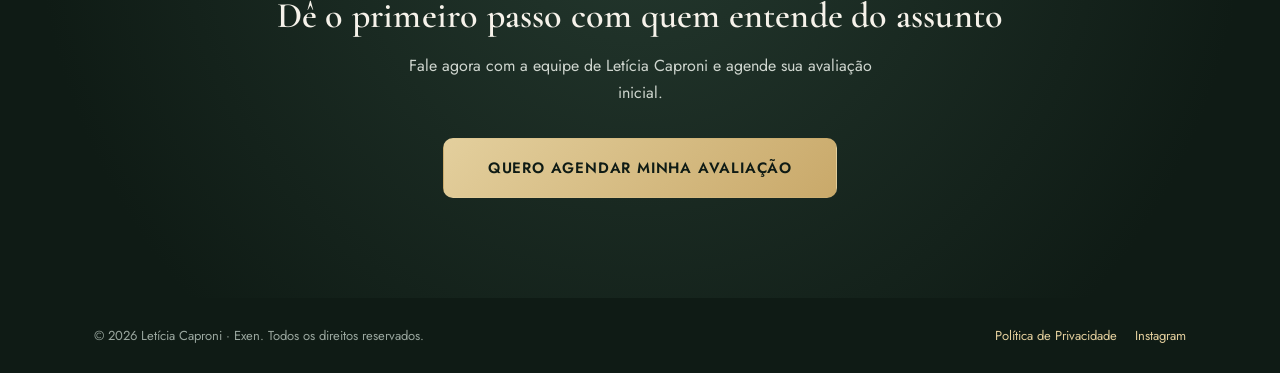
==== commit 556ff7f4: "Remove CTA da seção Sobre: cedo demais, pouco atrito ainda A ideia é forçar mais leitura antes do co" ====
--- a/index.html
+++ b/index.html
@@ -202,9 +202,6 @@
         <li>Reconstrução com e sem Raspagem</li>
         <li>Reconstrução de Sobrancelhas, Barba e Cabelo</li>
       </ul>
-      <div class="about-cta">
-        <a href="#qualificacao" id="cta-about-scroll" class="btn btn-primary">Quero Avaliar Meu Caso</a>
-      </div>
     </div>
   </div>
 </section>
--- a/styles.css
+++ b/styles.css
@@ -186,8 +186,6 @@
 .about-highlights li::before{
   content:"";position:absolute;left:0;top:8px;width:14px;height:1px;background:var(--gold);
 }
-.about-cta{margin-top:32px;}
-
 /* Method */
 .method{padding:96px 0;background:var(--cream-dim);}
 .method-grid{display:grid;grid-template-columns:repeat(4,1fr);gap:28px;}
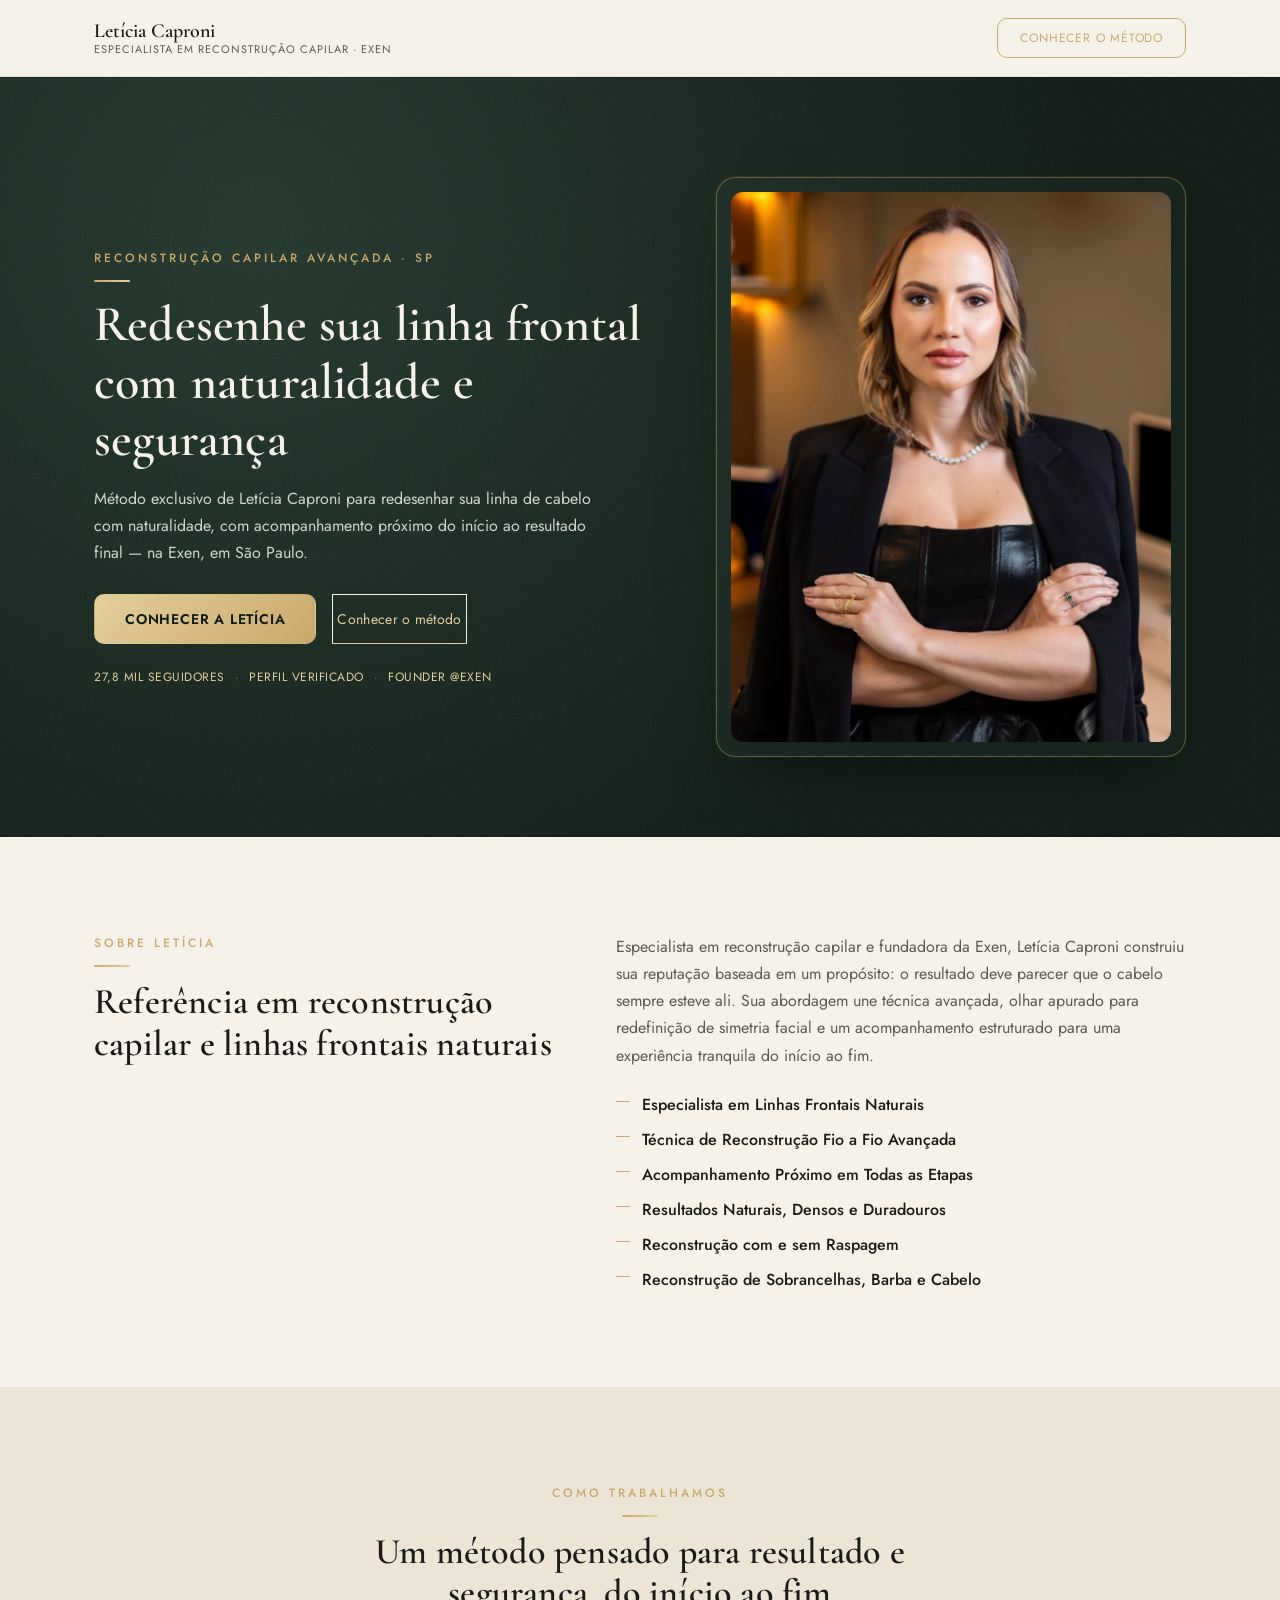
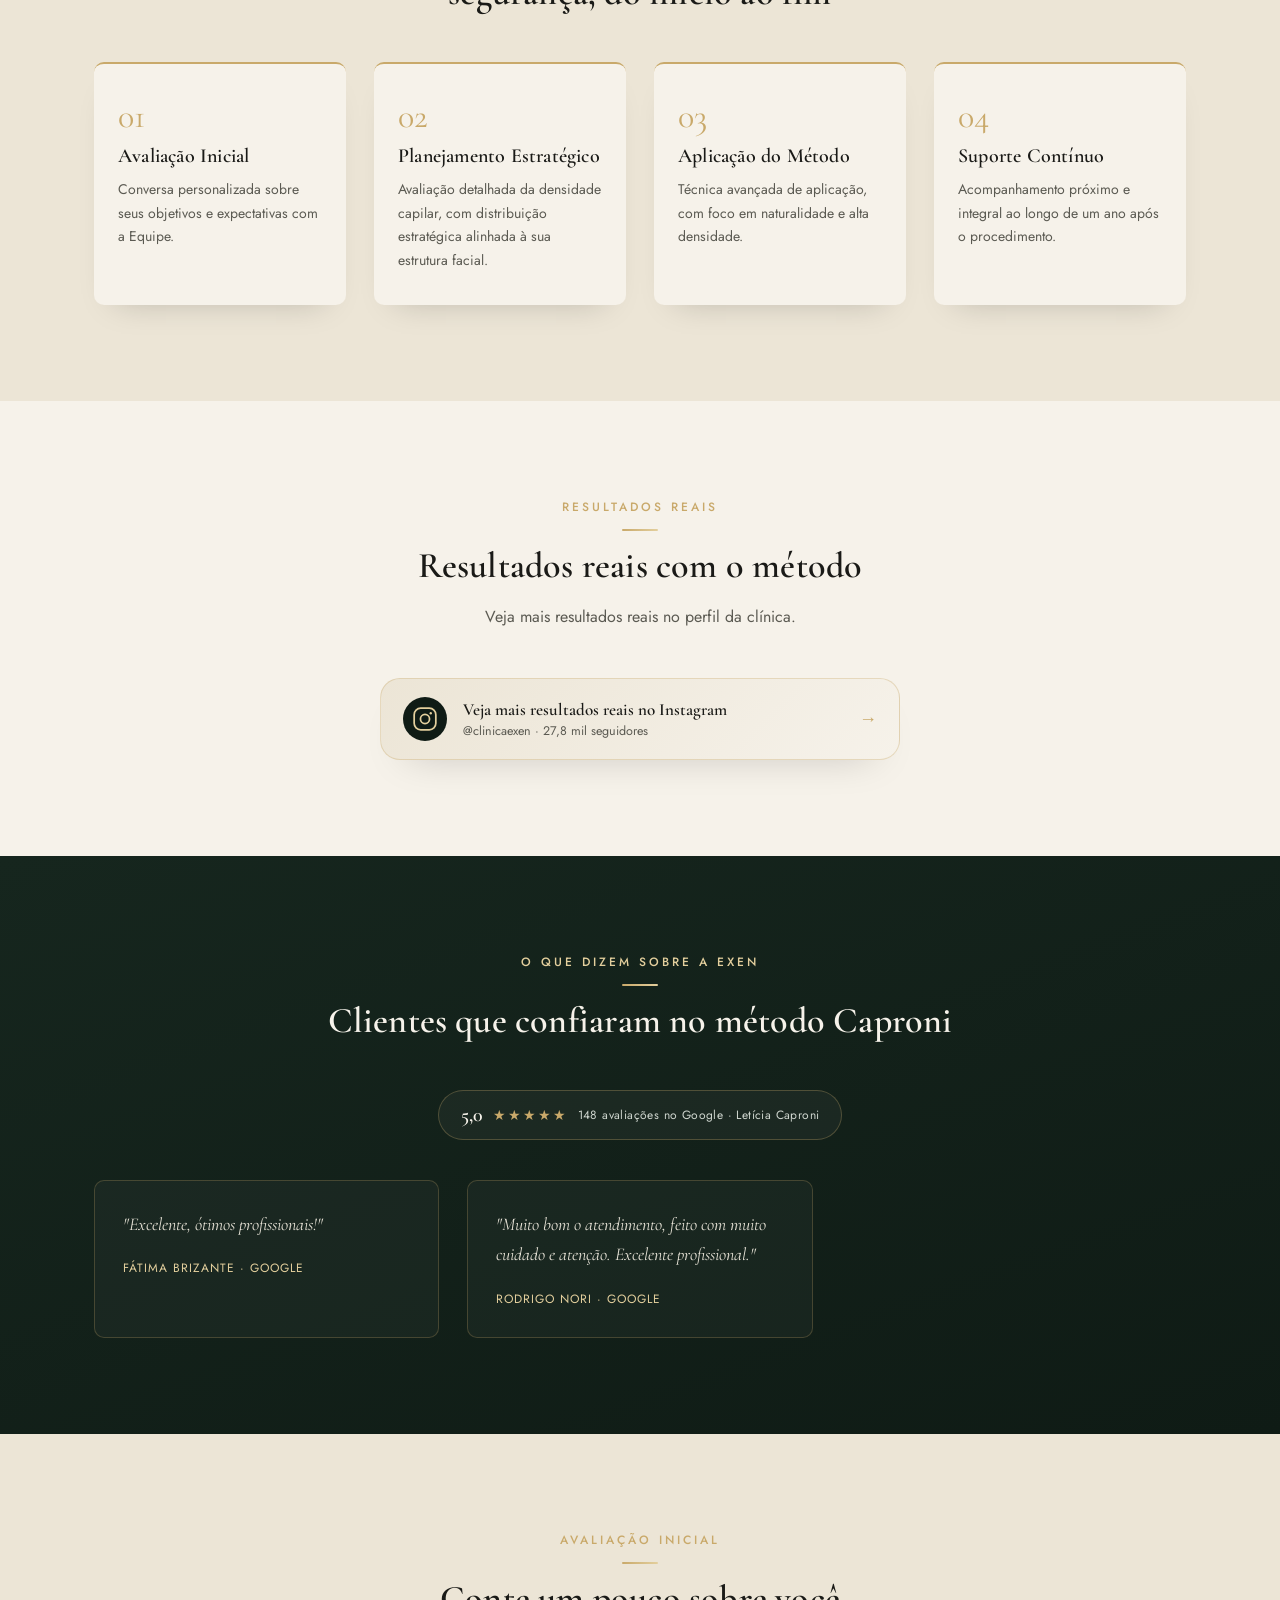
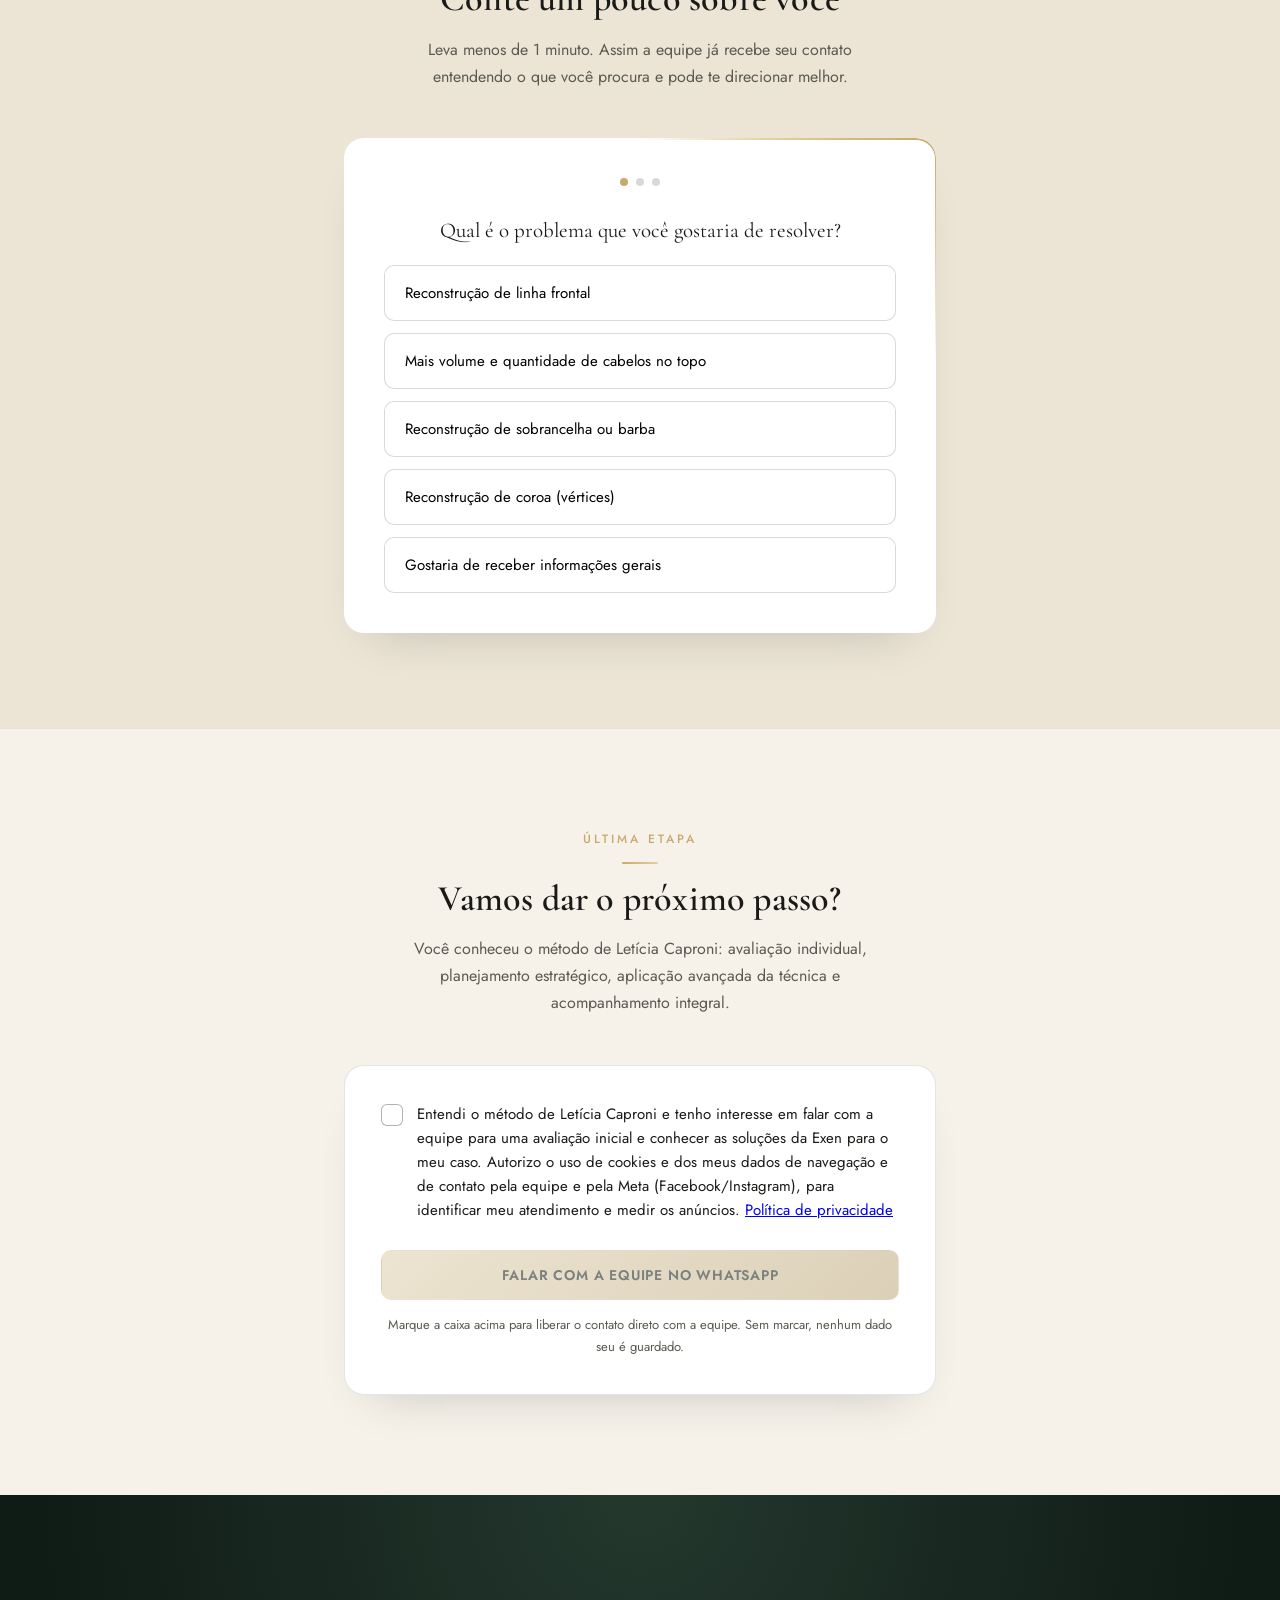
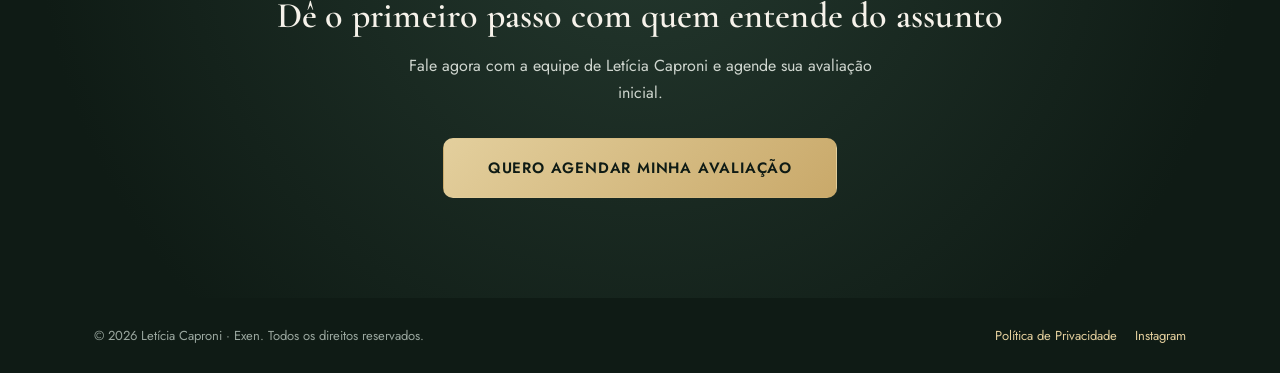
==== commit 96acdc0f: "Header: botão deixa de pular direto pra qualificação "Agendar Avaliação" (ia pra #qualificacao com d" ====
--- a/index.html
+++ b/index.html
@@ -142,7 +142,7 @@
       <span class="brand-name">Letícia Caproni</span>
       <span class="brand-sub">Especialista em Reconstrução Capilar &middot; Exen</span>
     </div>
-    <a href="#qualificacao" class="btn btn-outline header-cta">Agendar Avaliação</a>
+    <a href="#metodo" class="btn btn-outline header-cta">Conhecer o método</a>
   </div>
 </header>
 
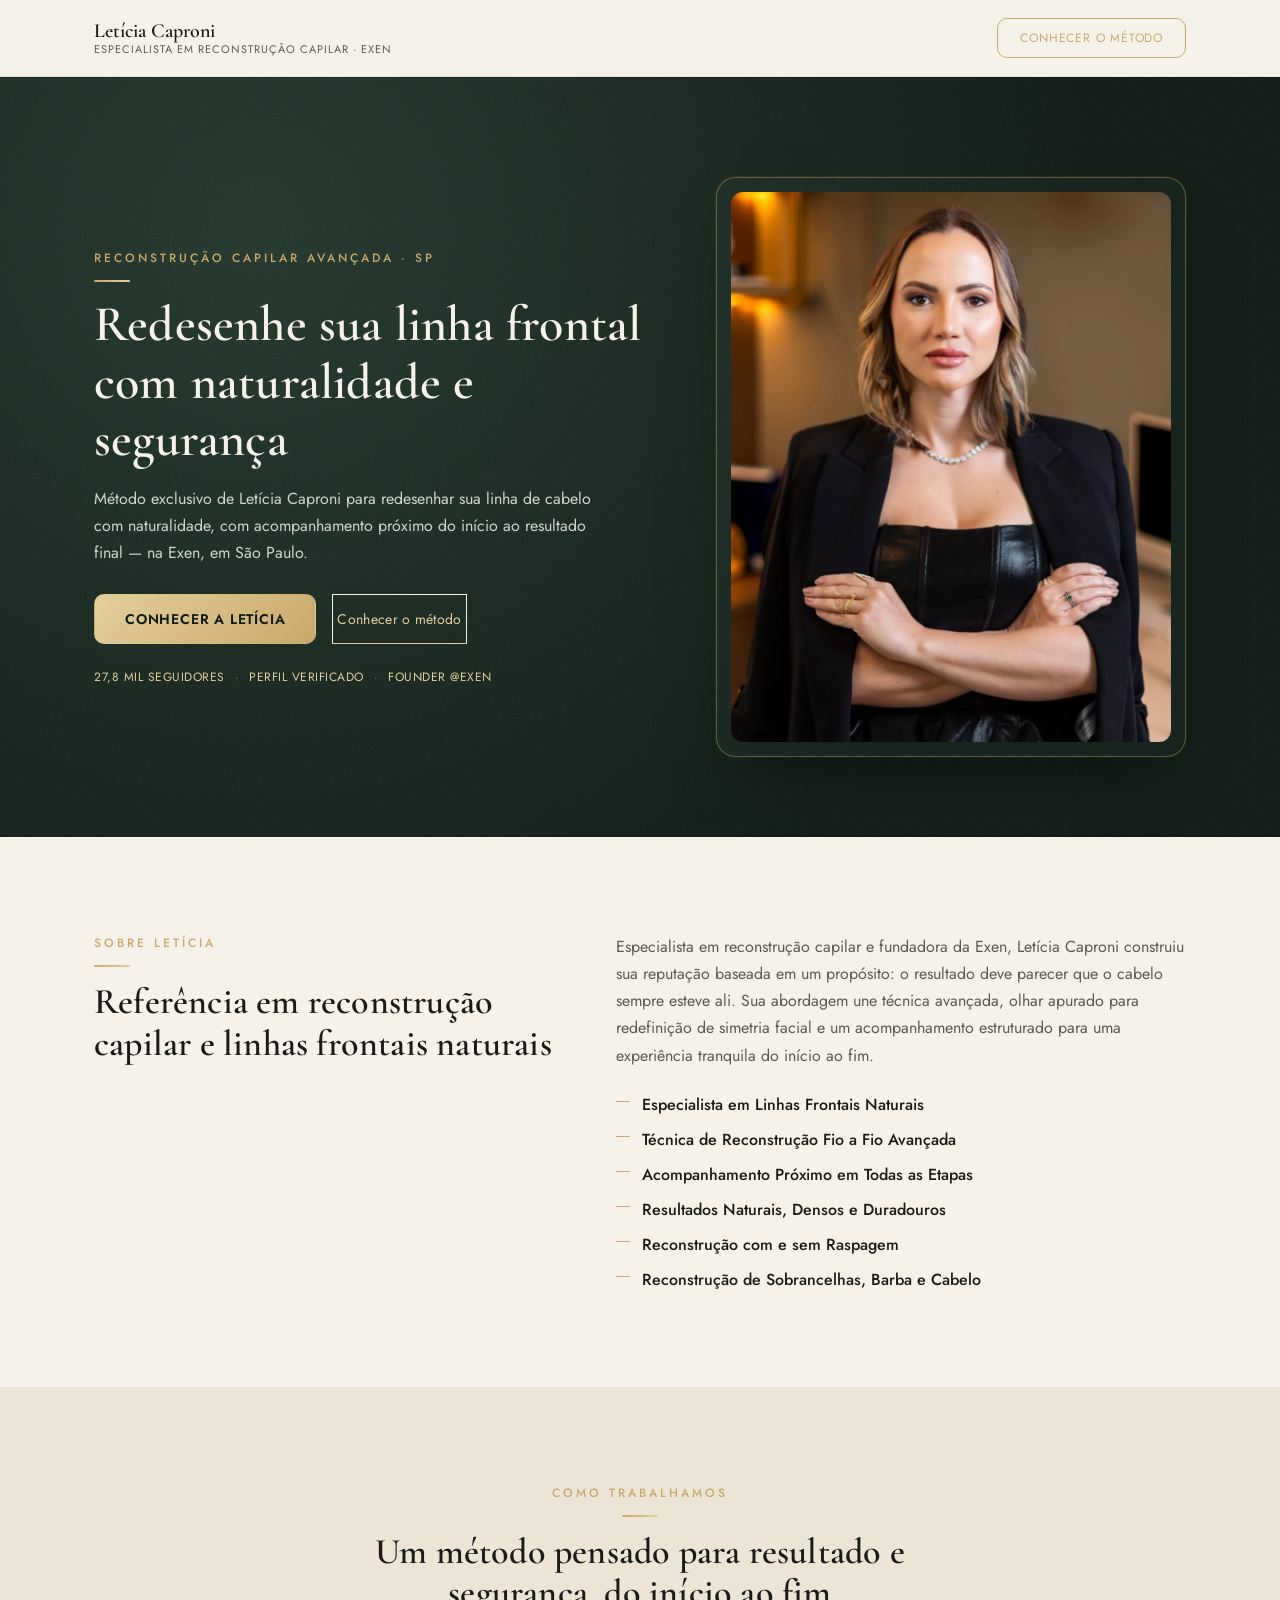
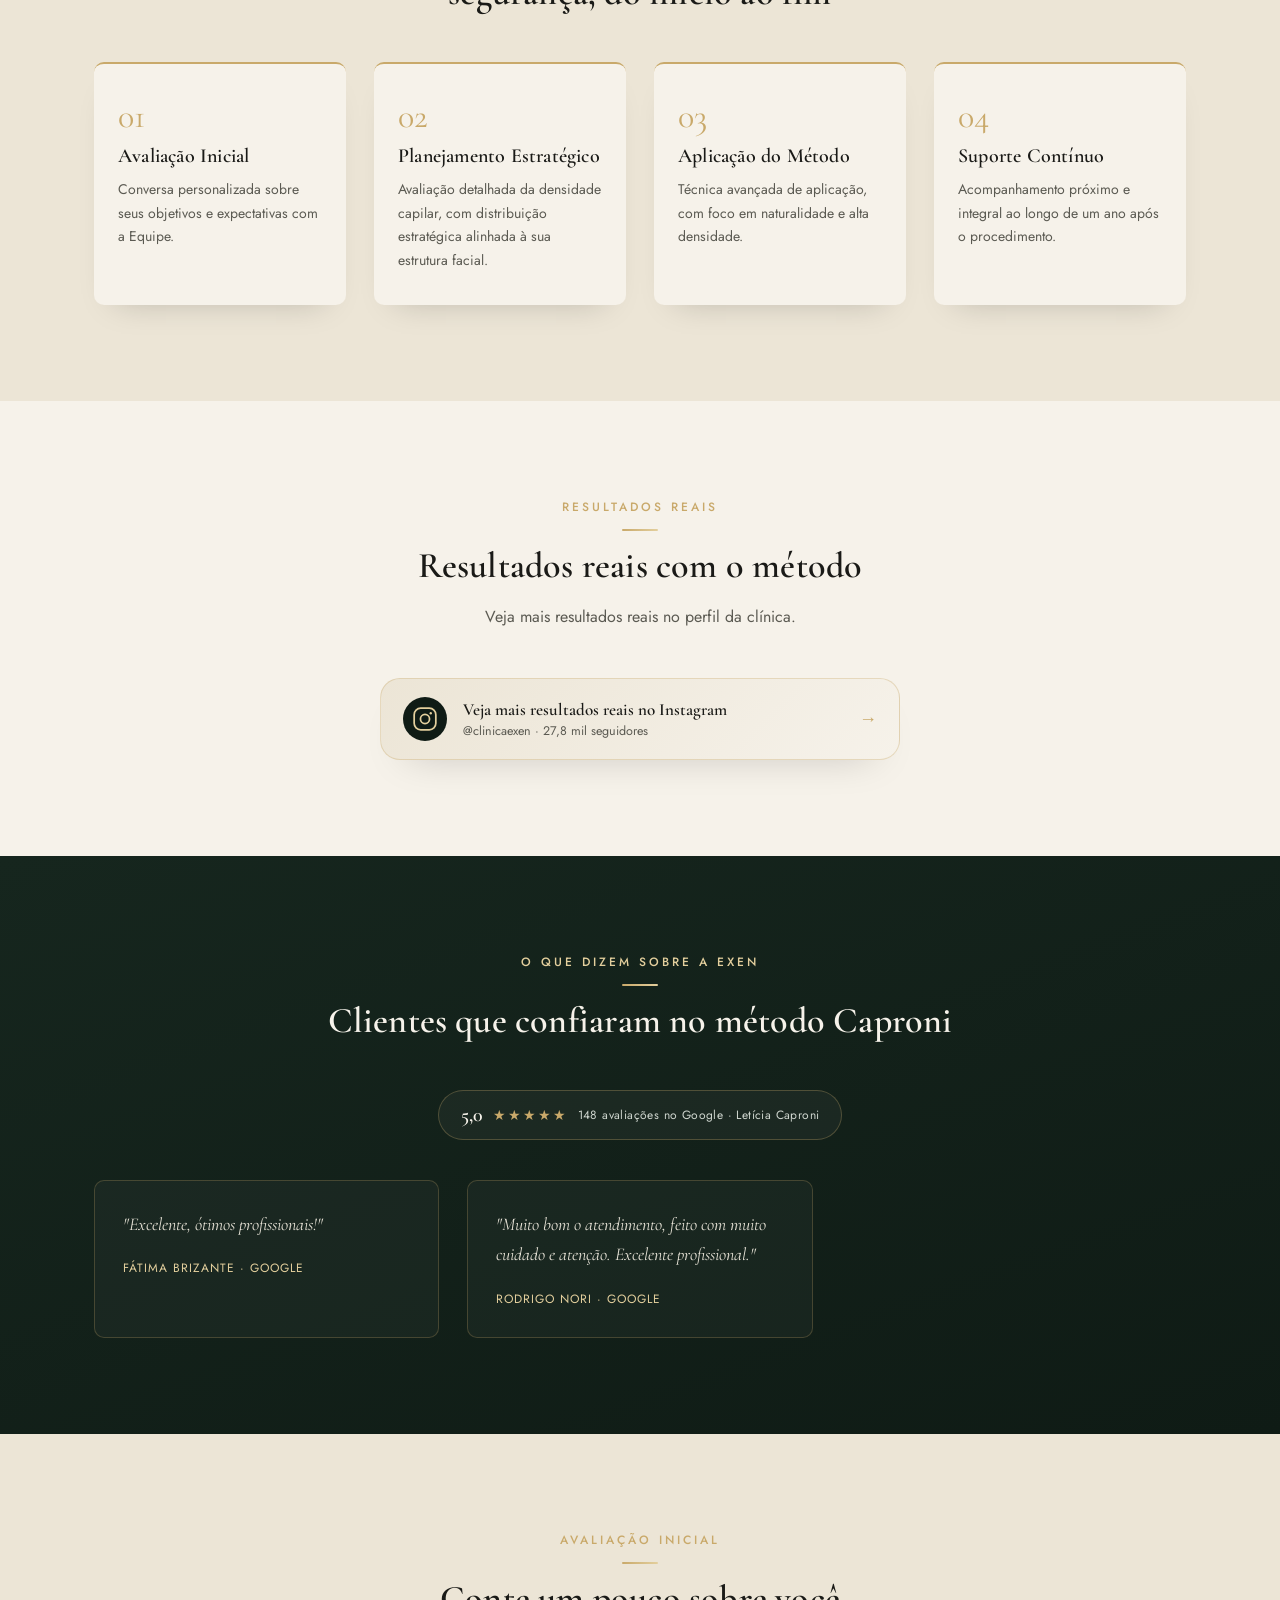
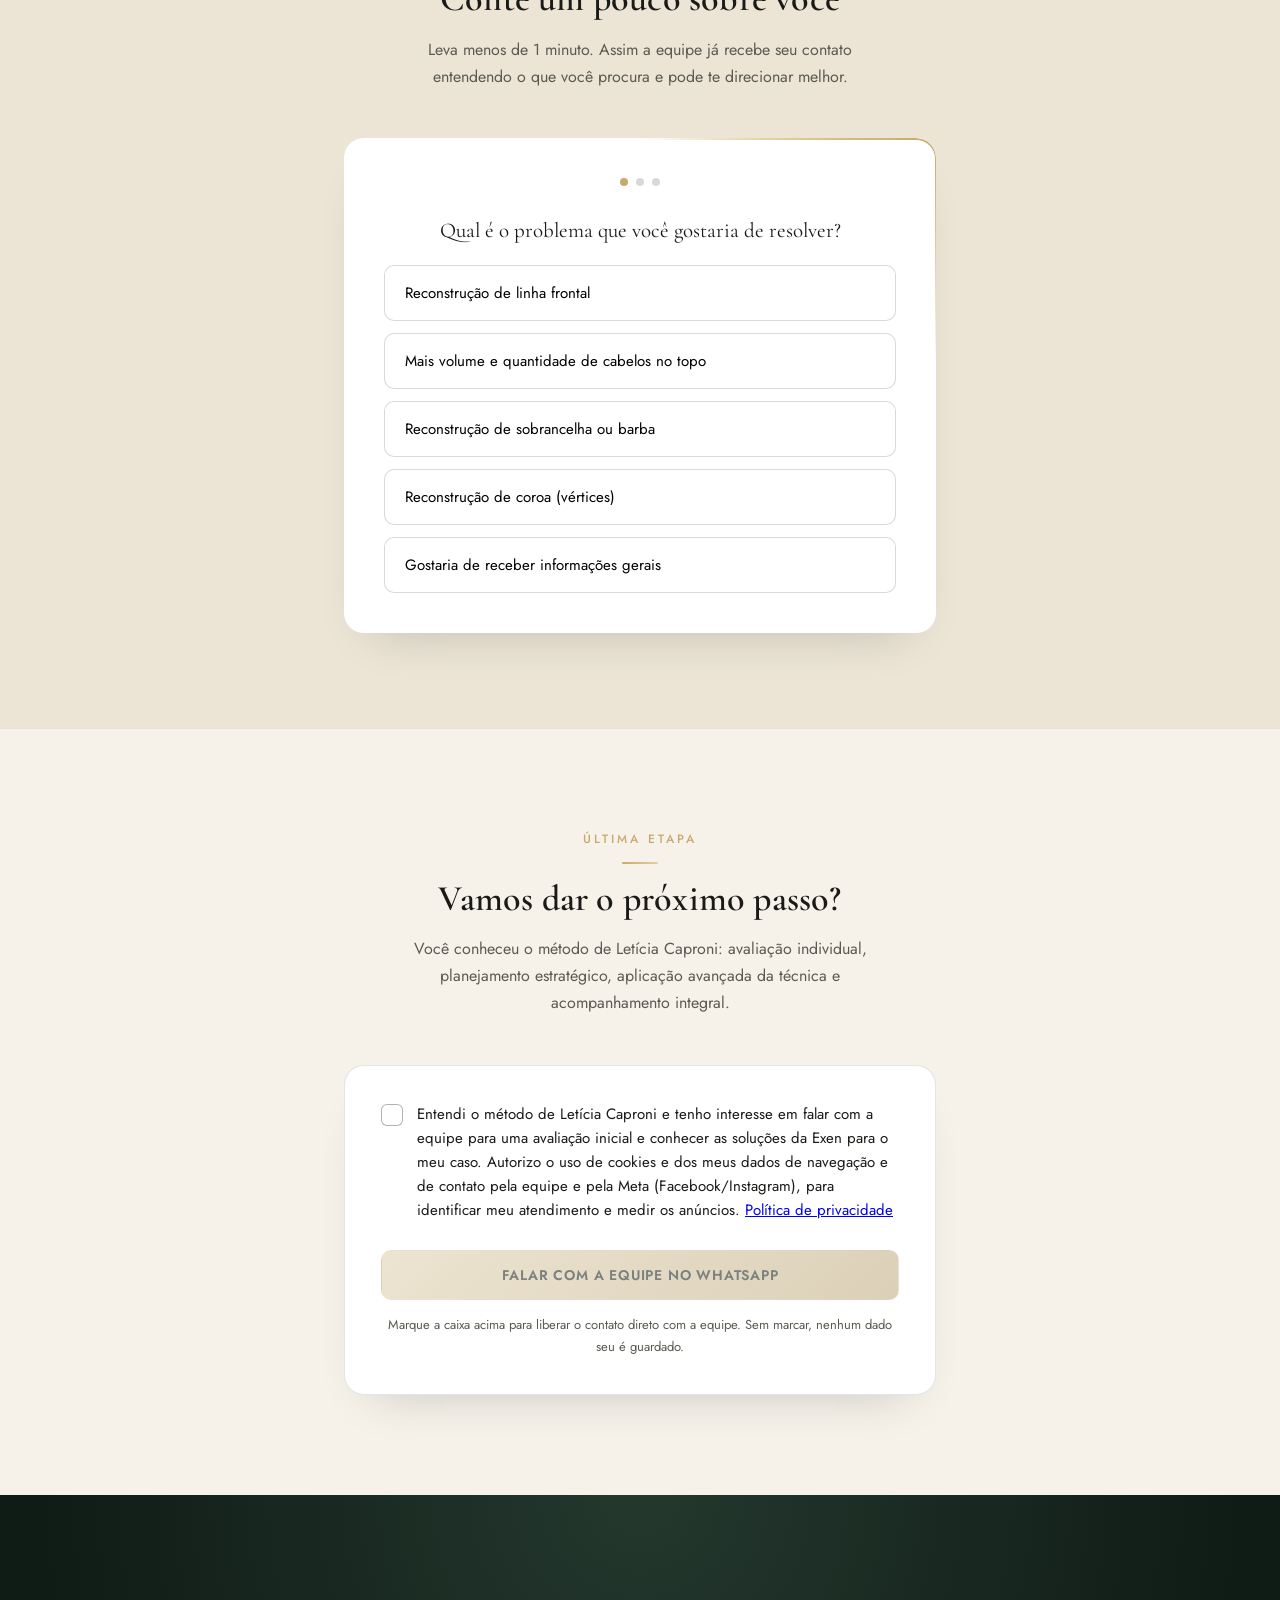
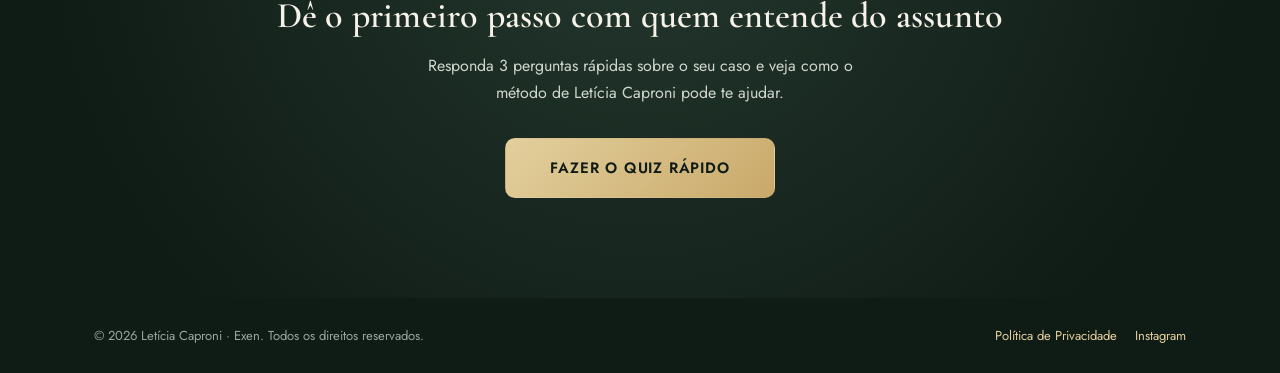
==== commit 48c48217: "Remove todo atalho direto pra caixinha de confirmação Nenhum botão da LP pula mais direto pra qualif" ====
--- a/index.html
+++ b/index.html
@@ -415,8 +415,8 @@
 <section class="final-cta">
   <div class="container final-cta-inner">
     <h2>Dê o primeiro passo com quem entende do assunto</h2>
-    <p>Fale agora com a equipe de Letícia Caproni e agende sua avaliação inicial.</p>
-    <a href="#qualificacao" id="cta-final-scroll" class="btn btn-primary btn-lg">Quero Agendar Minha Avaliação</a>
+    <p>Responda 3 perguntas rápidas sobre o seu caso e veja como o método de Letícia Caproni pode te ajudar.</p>
+    <a href="#quiz" class="btn btn-primary btn-lg">Fazer o Quiz Rápido</a>
   </div>
 </section>
 
@@ -431,9 +431,9 @@
   </div>
 </footer>
 
-<!-- Barra fixa de WhatsApp (somente mobile, via CSS) -->
+<!-- Barra fixa (somente mobile, via CSS) -->
 <div class="mobile-sticky-cta">
-  <a href="#qualificacao" id="cta-sticky-scroll" class="btn btn-primary">Agendar Avaliação</a>
+  <a href="#quiz" class="btn btn-primary">Avaliação Rápida</a>
 </div>
 
 <!-- Aviso de "bem-vindo de volta": aparece se a pessoa saiu pra ver o
